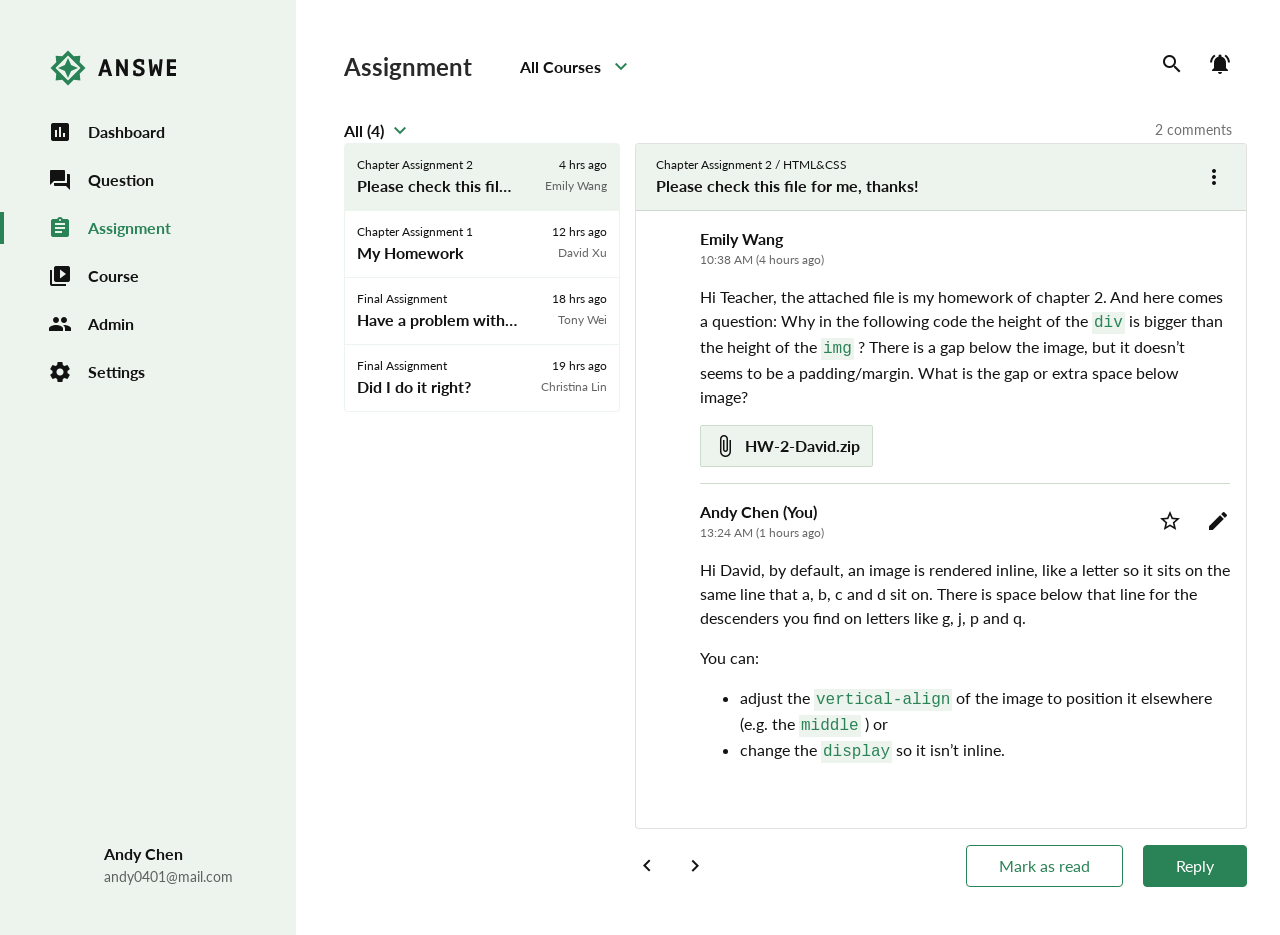
==== week5/index.html @ 042d612f "demo_file" ====
<!DOCTYPE html>
<html lang="en">

<head>
  <meta charset="UTF-8">
  <meta name="viewport" content="width=device-width, initial-scale=1.0">
  <meta http-equiv="X-UA-Compatible" content="ie=edge">
  <title>首頁</title>
  <link href="https://fonts.googleapis.com/css2?family=Lato:wght@400;700&family=Roboto+Mono:wght@500;700&display=swap" rel="stylesheet">
  <link href="https://fonts.googleapis.com/icon?family=Material+Icons"
      rel="stylesheet">
  <link rel="stylesheet" href="./assets/style/all.css">
  <script src="https://code.jquery.com/jquery-3.4.1.slim.min.js" integrity="sha384-J6qa4849blE2+poT4WnyKhv5vZF5SrPo0iEjwBvKU7imGFAV0wwj1yYfoRSJoZ+n" crossorigin="anonymous"></script>
  <script src="https://cdn.jsdelivr.net/npm/popper.js@1.16.0/dist/umd/popper.min.js" integrity="sha384-Q6E9RHvbIyZFJoft+2mJbHaEWldlvI9IOYy5n3zV9zzTtmI3UksdQRVvoxMfooAo" crossorigin="anonymous"></script>
  <script src="https://stackpath.bootstrapcdn.com/bootstrap/4.4.1/js/bootstrap.min.js" integrity="sha384-wfSDF2E50Y2D1uUdj0O3uMBJnjuUD4Ih7YwaYd1iqfktj0Uod8GCExl3Og8ifwB6" crossorigin="anonymous"></script>
</head>

<body>
  <main class="container-fluid">
    <div class="row" style="height: 100vh;">
      <!-- sidebar -->
      <div class="sidebar bg-third col p-6 d-flex flex-column align-items-start">
        <h1 class="mb-5">
          <a href="#">ANSER</a>
        </h1>
        <ul class="list-unstyled mb-auto" style="width: 100%;">
          <li class="router-link mb-4">
            <a href="#" class="d-flex align-items-center text-decoration-none">
              <i class="material-icons mr-3">insert_chart</i>
              <span class="font-weight-bold text-black">Dashboard</span>
            </a>
          </li>
          <li class="router-link mb-4">
            <a href="#" class="d-flex align-items-center text-decoration-none">
              <i class="material-icons mr-3">question_answer</i>
              <span class="font-weight-bold text-black">Question</span>
            </a>
          </li>
          
            <li class="router-link active mb-4">
          
            <a href="index.html" class="d-flex align-items-center text-decoration-none">
              <i class="material-icons mr-3">assignment</i>
              <span class="font-weight-bold text-black">Assignment</span>
            </a>
          </li>
          <li class="router-link mb-4">
            <a href="#" class="d-flex align-items-center text-decoration-none">
              <i class="material-icons mr-3">video_library</i>
              <span class="font-weight-bold text-black">Course</span>
            </a>
          </li>
          
            <li class="router-link mb-4">
          
            <a href="admin.html" class="d-flex align-items-center text-decoration-none">
              <i class="material-icons mr-3">people</i>
              <span class="font-weight-bold text-black">Admin</span>
            </a>
          </li>
          <li class="router-link mb-4">
            <a href="#" class="d-flex align-items-center text-decoration-none">
              <i class="material-icons mr-3">settings</i>
              <span class="font-weight-bold text-black">Settings</span>
            </a>
          </li>
        </ul>
        <div class="user d-flex align-items-center">
          <div class="avatar-rounded mr-3" style="background-image: url(https://hexschool.github.io/webLayoutTraining1st/week5/andychen.jpeg);"></div>
          <div class="user-info">
            <div class="font-weight-bold">Andy Chen</div>
            <div class="text-dark font-sm">andy0401@mail.com</div>
          </div>
        </div>
      </div>
      <div class="col p-6">
        <!-- navbar -->
        <nav class="navbar navbar-light p-0 mb-5 justify-content-start">
          <a class="navbar-brand mr-6" href="#">
            <!-- <img src="/docs/4.4/assets/brand/bootstrap-solid.svg" width="30" height="30" class="d-inline-block align-top" alt=""> -->
            <h2 class="h4 mb-0 font-weight-bold">Assignment</h2>
          </a>
          <div class="navbar-action d-flex align-items-center font-weight-bold cur-point mr-auto">
            
                <span class="mr-2">All Courses</span>
                <i class="material-icons text-primary">keyboard_arrow_down</i>
                
          </div>
          <ul class="navbar__features d-flex align-items-center list-unstyled mb-0">
            <li class="navbar__features-feature cur-point mr-4">
              <i class="material-icons">search</i>
            </li>
            <li class="navbar__features-feature cur-point">
              <i class="material-icons">notifications_active</i>
            </li>
          </ul>
        </nav>
        
<section class="assignment">
  <div class="d-flex justify-content-between">
    <div class="d-flex align-items-center cur-point">
      <span class="mr-1 font-weight-bold">All (4)</span>
      <i class="material-icons text-primary">keyboard_arrow_down</i>
    </div>
    <span class="font-sm text-light">2 comments</span>
  </div>
  
  <div class="row">
    <div class="col-4">
      <ul class="list-group">
        <li class="list-group-item assignment__list__item active cur-point">
          <div class="d-flex justify-content-between font-xs">
            <span>Chapter Assignment 2</span>
            <span>4 hrs ago</span>
          </div>
          <div class="d-flex justify-content-between align-items-center">
            <span class="assignment__list__item-title font-weight-bold">Please check this file asdfasdfsdf</span>
            <span class="text-dark font-xs">Emily Wang</span>
          </div>
        </li>
        <li class="list-group-item assignment__list__item cur-point">
          <div class="d-flex justify-content-between font-xs">
            <span>Chapter Assignment 1</span>
            <span>12 hrs ago</span>
          </div>
          <div class="d-flex justify-content-between align-items-center">
            <span class="assignment__list__item-title font-weight-bold">My Homework</span>
            <span class="text-dark font-xs">David Xu</span>
          </div>
        </li>
        <li class="list-group-item assignment__list__item cur-point">
          <div class="d-flex justify-content-between font-xs">
            <span>Final Assignment</span>
            <span>18 hrs ago</span>
          </div>
          <div class="d-flex justify-content-between align-items-center">
            <span class="assignment__list__item-title font-weight-bold">Have a problem with this asdfasdwer…</span>
            <span class="text-dark font-xs">Tony Wei</span>
          </div>
        </li>
        <li class="list-group-item assignment__list__item cur-point">
          <div class="d-flex justify-content-between font-xs">
            <span>Final Assignment</span>
            <span>19 hrs ago</span>
          </div>
          <div class="d-flex justify-content-between align-items-center">
            <span class="assignment__list__item-title font-weight-bold">Did I do it right?</span>
            <span class="text-dark font-xs">Christina Lin</span>
          </div>
        </li>
      </ul>
    </div>
    <div class="col-8 p-0">
      <div class="card mb-3">
        <div class="card-header bg-third d-flex justify-content-between align-items-center">
          <div class="card-header-info">
            <div class="font-xs">Chapter Assignment 2 / HTML&CSS</div>
            <div class="font-weight-bold">Please check this file for me, thanks!</div>
          </div>
          <i class="material-icons cur-point">more_vert</i>
        </div>
        <div class="card-body p-3">
          <article class="assignment__article">
            <div class="assignment__article__header mb-3">
              <div class="user d-flex align-items-center">
                <div class="avatar-rounded mr-2" style="background-image: url(https://hexschool.github.io/webLayoutTraining1st/week5/emilywang.jpeg);"></div>
                <div class="user-info">
                  <div class="font-weight-bold">Emily Wang</div>
                  <div class="text-dark font-xs">10:38 AM (4 hours ago)</div>
                </div>
              </div>
            </div>
            <div class="assignment__article__content ml-6 mb-3 pb-3">
              <p>
                Hi Teacher, the attached file is my homework of chapter 2. And here comes a question: Why in the following code the height of the <code class="code">div</code> is bigger than the height of the <code class="code">img</code> ? There is a gap below the image, but it doesn’t seems to be a padding/margin. What is the gap or extra space below image?
              </p>
              <a href="#" class="file-download" download>
                <i class="material-icons">attach_file</i>
                <span class="font-weight-bold">HW-2-David.zip</span>
              </a>
            </div>
          </article>
          <article class="assignment__article">
            <div class="assignment__article__header  mb-3 d-flex justify-content-between align-items-center">
              <div class="user d-flex align-items-center">
                <div class="avatar-rounded mr-2" style="background-image: url(https://hexschool.github.io/webLayoutTraining1st/week5/andychen.jpeg);"></div>
                <div class="user-info">
                  <div class="font-weight-bold">Andy Chen (You)</div>
                  <div class="text-dark font-xs">13:24 AM (1 hours ago)</div>
                </div>
              </div>
              <div class="d-flex">
                <i class="material-icons cur-point mr-4">star_border</i>
                <i class="material-icons cur-point">edit</i>
              </div>
            </div>
            <div class="assignment__article__content ml-6 mb-3 pb-3">
              <p>
                Hi David, by default, an image is rendered inline, like a letter so it sits on the same line that a, b, c and d sit on. There is space below that line for the descenders you find on letters like g, j, p and q.
              </p>
              <p>You can:</p>
              <ul>
                <li>adjust the <code class="code">vertical-align</code> of the image to position it elsewhere (e.g. the <code class="code">middle</code> ) or</li>
                <li>change the <code class="code">display</code> so it isn’t inline.</li>
              </ul>
            </div>
          </article>
        </div>
      </div>
      <!-- 下方功能 -->
      <div class="d-flex justify-content-between align-items-center">
        <div class="card-pagination d-flex">
          <i class="material-icons cur-point mr-4">keyboard_arrow_left</i>
          <i class="material-icons cur-point">keyboard_arrow_right</i>
        </div>
        <div class="card-features">
          <button class="btn btn-outline-primary mr-3 py-2 px-5">Mark as read</button>
          <button id="beforeReply" class="btn btn-primary py-2 px-5">Reply</button>
        </div>
      </div>
      <!-- editor -->
      <div class="assignment__article__editor">
        <div class="card">
          <div class="card-header bg-third d-flex align-items-center">
            <span class="cur-point mr-4 d-flex align-items-center">
              <span class="font-weight-bold">Body Text</span>
              <i class="material-icons">arrow_drop_down</i>
            </span>
            <ul class="list-unstyled d-flex mb-0">
              <li class="cur-point mr-4 d-flex align-items-center"><i class="material-icons">format_bold</i></li>
              <li class="cur-point mr-4 d-flex align-items-center"><i class="material-icons">format_italic</i></li>
              <li class="cur-point mr-4 d-flex align-items-center"><i class="material-icons">format_list_bulleted</i></li>
              <li class="cur-point mr-4 d-flex align-items-center"><i class="material-icons">format_list_numbered</i></li>
              <li class="cur-point mr-4 d-flex align-items-center"><i class="material-icons">insert_photo</i></li>
              <li class="cur-point mr-4 d-flex align-items-center"><i class="material-icons">insert_link</i></li>
              <li class="cur-point d-flex">
                <i class="material-icons">chevron_left</i>
                <i class="material-icons">chevron_right</i>
              </li>
            </ul>
          </div>
          <div class="card-body">
            <textarea name="" id="" placeholder="Replay an answer..."></textarea>
          </div>
          <div class="d-flex justify-content-end align-items-center mb-3 mr-4">
            <div class="card-features">
              <button id="cancel" class="btn btn-outline-primary mr-2 px-5 py-2 rounded-0">Cancel</button>
              <button id="reply" class="btn btn-primary px-5 py-2 rounded-0">Reply</button>
            </div>
          </div>
        </div>
      </div>
    </div>
  </div>
</section>

<script>
  const btn = document.querySelector('#beforeReply')
  const articles = document.querySelectorAll('.assignment__article')
  const article = articles[articles.length - 1].getBoundingClientRect()
  const cancel = document.querySelector('#cancel')
  const editor = document.querySelector('.assignment__article__editor')
  const textarea = editor.querySelector('textarea')
  btn.addEventListener('click', openEditor)

  function openEditor() {
    editor.style.height = article.height + 90 + 'px'
    textarea.style.height = article.height - 65 + 'px'
    editor.classList.add('open')
  }

  cancel.addEventListener('click', () => {
    editor.style.height = '0px'
    textarea.style.height = '0px'
    editor.classList.remove('open')
  })
</script>
      </div>
    </div>
  </main>
</body>

</html>
---- week5/assets/style/all.css ----
.align-baseline {
  vertical-align: baseline !important; }

.align-top {
  vertical-align: top !important; }

.align-middle {
  vertical-align: middle !important; }

.align-bottom {
  vertical-align: bottom !important; }

.align-text-bottom {
  vertical-align: text-bottom !important; }

.align-text-top {
  vertical-align: text-top !important; }

.bg-primary {
  background-color: #2A8356 !important; }

a.bg-primary:hover, a.bg-primary:focus,
button.bg-primary:hover,
button.bg-primary:focus {
  background-color: #1e5c3d !important; }

.bg-secondary {
  background-color: #CDDDCD !important; }

a.bg-secondary:hover, a.bg-secondary:focus,
button.bg-secondary:hover,
button.bg-secondary:focus {
  background-color: #afc8af !important; }

.bg-third {
  background-color: #EDF4EE !important; }

a.bg-third:hover, a.bg-third:focus,
button.bg-third:hover,
button.bg-third:focus {
  background-color: #cde1d0 !important; }

.bg-success {
  background-color: #2A8356 !important; }

a.bg-success:hover, a.bg-success:focus,
button.bg-success:hover,
button.bg-success:focus {
  background-color: #1e5c3d !important; }

.bg-info {
  background-color: #17a2b8 !important; }

a.bg-info:hover, a.bg-info:focus,
button.bg-info:hover,
button.bg-info:focus {
  background-color: #117a8b !important; }

.bg-warning {
  background-color: #ffc107 !important; }

a.bg-warning:hover, a.bg-warning:focus,
button.bg-warning:hover,
button.bg-warning:focus {
  background-color: #d39e00 !important; }

.bg-danger {
  background-color: #dc3545 !important; }

a.bg-danger:hover, a.bg-danger:focus,
button.bg-danger:hover,
button.bg-danger:focus {
  background-color: #bd2130 !important; }

.bg-light {
  background-color: #707070 !important; }

a.bg-light:hover, a.bg-light:focus,
button.bg-light:hover,
button.bg-light:focus {
  background-color: #575757 !important; }

.bg-dark {
  background-color: #0000009A !important; }

a.bg-dark:hover, a.bg-dark:focus,
button.bg-dark:hover,
button.bg-dark:focus {
  background-color: rgba(0, 0, 0, 0.603922) !important; }

.bg-gray {
  background-color: #00000062 !important; }

a.bg-gray:hover, a.bg-gray:focus,
button.bg-gray:hover,
button.bg-gray:focus {
  background-color: rgba(0, 0, 0, 0.384314) !important; }

.bg-white {
  background-color: #fff !important; }

.bg-transparent {
  background-color: transparent !important; }

.border {
  border: 1px solid #dee2e6 !important; }

.border-top {
  border-top: 1px solid #dee2e6 !important; }

.border-right {
  border-right: 1px solid #dee2e6 !important; }

.border-bottom {
  border-bottom: 1px solid #dee2e6 !important; }

.border-left {
  border-left: 1px solid #dee2e6 !important; }

.border-0 {
  border: 0 !important; }

.border-top-0 {
  border-top: 0 !important; }

.border-right-0 {
  border-right: 0 !important; }

.border-bottom-0 {
  border-bottom: 0 !important; }

.border-left-0 {
  border-left: 0 !important; }

.border-primary {
  border-color: #2A8356 !important; }

.border-secondary {
  border-color: #CDDDCD !important; }

.border-third {
  border-color: #EDF4EE !important; }

.border-success {
  border-color: #2A8356 !important; }

.border-info {
  border-color: #17a2b8 !important; }

.border-warning {
  border-color: #ffc107 !important; }

.border-danger {
  border-color: #dc3545 !important; }

.border-light {
  border-color: #707070 !important; }

.border-dark {
  border-color: #0000009A !important; }

.border-gray {
  border-color: #00000062 !important; }

.border-white {
  border-color: #fff !important; }

.rounded-sm {
  border-radius: 0.2rem !important; }

.rounded {
  border-radius: 0.25rem !important; }

.rounded-top {
  border-top-left-radius: 0.25rem !important;
  border-top-right-radius: 0.25rem !important; }

.rounded-right {
  border-top-right-radius: 0.25rem !important;
  border-bottom-right-radius: 0.25rem !important; }

.rounded-bottom {
  border-bottom-right-radius: 0.25rem !important;
  border-bottom-left-radius: 0.25rem !important; }

.rounded-left {
  border-top-left-radius: 0.25rem !important;
  border-bottom-left-radius: 0.25rem !important; }

.rounded-lg {
  border-radius: 0.3rem !important; }

.rounded-circle {
  border-radius: 50% !important; }

.rounded-pill {
  border-radius: 50rem !important; }

.rounded-0 {
  border-radius: 0 !important; }

.clearfix::after {
  display: block;
  clear: both;
  content: ""; }

.d-none {
  display: none !important; }

.d-inline {
  display: inline !important; }

.d-inline-block {
  display: inline-block !important; }

.d-block {
  display: block !important; }

.d-table {
  display: table !important; }

.d-table-row {
  display: table-row !important; }

.d-table-cell {
  display: table-cell !important; }

.d-flex {
  display: -webkit-box !important;
  display: -ms-flexbox !important;
  display: flex !important; }

.d-inline-flex {
  display: -webkit-inline-box !important;
  display: -ms-inline-flexbox !important;
  display: inline-flex !important; }

@media (min-width: 576px) {
  .d-sm-none {
    display: none !important; }
  .d-sm-inline {
    display: inline !important; }
  .d-sm-inline-block {
    display: inline-block !important; }
  .d-sm-block {
    display: block !important; }
  .d-sm-table {
    display: table !important; }
  .d-sm-table-row {
    display: table-row !important; }
  .d-sm-table-cell {
    display: table-cell !important; }
  .d-sm-flex {
    display: -webkit-box !important;
    display: -ms-flexbox !important;
    display: flex !important; }
  .d-sm-inline-flex {
    display: -webkit-inline-box !important;
    display: -ms-inline-flexbox !important;
    display: inline-flex !important; } }

@media (min-width: 768px) {
  .d-md-none {
    display: none !important; }
  .d-md-inline {
    display: inline !important; }
  .d-md-inline-block {
    display: inline-block !important; }
  .d-md-block {
    display: block !important; }
  .d-md-table {
    display: table !important; }
  .d-md-table-row {
    display: table-row !important; }
  .d-md-table-cell {
    display: table-cell !important; }
  .d-md-flex {
    display: -webkit-box !important;
    display: -ms-flexbox !important;
    display: flex !important; }
  .d-md-inline-flex {
    display: -webkit-inline-box !important;
    display: -ms-inline-flexbox !important;
    display: inline-flex !important; } }

@media (min-width: 992px) {
  .d-lg-none {
    display: none !important; }
  .d-lg-inline {
    display: inline !important; }
  .d-lg-inline-block {
    display: inline-block !important; }
  .d-lg-block {
    display: block !important; }
  .d-lg-table {
    display: table !important; }
  .d-lg-table-row {
    display: table-row !important; }
  .d-lg-table-cell {
    display: table-cell !important; }
  .d-lg-flex {
    display: -webkit-box !important;
    display: -ms-flexbox !important;
    display: flex !important; }
  .d-lg-inline-flex {
    display: -webkit-inline-box !important;
    display: -ms-inline-flexbox !important;
    display: inline-flex !important; } }

@media (min-width: 1200px) {
  .d-xl-none {
    display: none !important; }
  .d-xl-inline {
    display: inline !important; }
  .d-xl-inline-block {
    display: inline-block !important; }
  .d-xl-block {
    display: block !important; }
  .d-xl-table {
    display: table !important; }
  .d-xl-table-row {
    display: table-row !important; }
  .d-xl-table-cell {
    display: table-cell !important; }
  .d-xl-flex {
    display: -webkit-box !important;
    display: -ms-flexbox !important;
    display: flex !important; }
  .d-xl-inline-flex {
    display: -webkit-inline-box !important;
    display: -ms-inline-flexbox !important;
    display: inline-flex !important; } }

@media print {
  .d-print-none {
    display: none !important; }
  .d-print-inline {
    display: inline !important; }
  .d-print-inline-block {
    display: inline-block !important; }
  .d-print-block {
    display: block !important; }
  .d-print-table {
    display: table !important; }
  .d-print-table-row {
    display: table-row !important; }
  .d-print-table-cell {
    display: table-cell !important; }
  .d-print-flex {
    display: -webkit-box !important;
    display: -ms-flexbox !important;
    display: flex !important; }
  .d-print-inline-flex {
    display: -webkit-inline-box !important;
    display: -ms-inline-flexbox !important;
    display: inline-flex !important; } }

.embed-responsive {
  position: relative;
  display: block;
  width: 100%;
  padding: 0;
  overflow: hidden; }
  .embed-responsive::before {
    display: block;
    content: ""; }
  .embed-responsive .embed-responsive-item,
  .embed-responsive iframe,
  .embed-responsive embed,
  .embed-responsive object,
  .embed-responsive video {
    position: absolute;
    top: 0;
    bottom: 0;
    left: 0;
    width: 100%;
    height: 100%;
    border: 0; }

.embed-responsive-21by9::before {
  padding-top: 42.85714%; }

.embed-responsive-16by9::before {
  padding-top: 56.25%; }

.embed-responsive-4by3::before {
  padding-top: 75%; }

.embed-responsive-1by1::before {
  padding-top: 100%; }

.flex-row {
  -webkit-box-orient: horizontal !important;
  -webkit-box-direction: normal !important;
      -ms-flex-direction: row !important;
          flex-direction: row !important; }

.flex-column {
  -webkit-box-orient: vertical !important;
  -webkit-box-direction: normal !important;
      -ms-flex-direction: column !important;
          flex-direction: column !important; }

.flex-row-reverse {
  -webkit-box-orient: horizontal !important;
  -webkit-box-direction: reverse !important;
      -ms-flex-direction: row-reverse !important;
          flex-direction: row-reverse !important; }

.flex-column-reverse {
  -webkit-box-orient: vertical !important;
  -webkit-box-direction: reverse !important;
      -ms-flex-direction: column-reverse !important;
          flex-direction: column-reverse !important; }

.flex-wrap {
  -ms-flex-wrap: wrap !important;
      flex-wrap: wrap !important; }

.flex-nowrap {
  -ms-flex-wrap: nowrap !important;
      flex-wrap: nowrap !important; }

.flex-wrap-reverse {
  -ms-flex-wrap: wrap-reverse !important;
      flex-wrap: wrap-reverse !important; }

.flex-fill {
  -webkit-box-flex: 1 !important;
      -ms-flex: 1 1 auto !important;
          flex: 1 1 auto !important; }

.flex-grow-0 {
  -webkit-box-flex: 0 !important;
      -ms-flex-positive: 0 !important;
          flex-grow: 0 !important; }

.flex-grow-1 {
  -webkit-box-flex: 1 !important;
      -ms-flex-positive: 1 !important;
          flex-grow: 1 !important; }

.flex-shrink-0 {
  -ms-flex-negative: 0 !important;
      flex-shrink: 0 !important; }

.flex-shrink-1 {
  -ms-flex-negative: 1 !important;
      flex-shrink: 1 !important; }

.justify-content-start {
  -webkit-box-pack: start !important;
      -ms-flex-pack: start !important;
          justify-content: flex-start !important; }

.justify-content-end {
  -webkit-box-pack: end !important;
      -ms-flex-pack: end !important;
          justify-content: flex-end !important; }

.justify-content-center {
  -webkit-box-pack: center !important;
      -ms-flex-pack: center !important;
          justify-content: center !important; }

.justify-content-between {
  -webkit-box-pack: justify !important;
      -ms-flex-pack: justify !important;
          justify-content: space-between !important; }

.justify-content-around {
  -ms-flex-pack: distribute !important;
      justify-content: space-around !important; }

.align-items-start {
  -webkit-box-align: start !important;
      -ms-flex-align: start !important;
          align-items: flex-start !important; }

.align-items-end {
  -webkit-box-align: end !important;
      -ms-flex-align: end !important;
          align-items: flex-end !important; }

.align-items-center {
  -webkit-box-align: center !important;
      -ms-flex-align: center !important;
          align-items: center !important; }

.align-items-baseline {
  -webkit-box-align: baseline !important;
      -ms-flex-align: baseline !important;
          align-items: baseline !important; }

.align-items-stretch {
  -webkit-box-align: stretch !important;
      -ms-flex-align: stretch !important;
          align-items: stretch !important; }

.align-content-start {
  -ms-flex-line-pack: start !important;
      align-content: flex-start !important; }

.align-content-end {
  -ms-flex-line-pack: end !important;
      align-content: flex-end !important; }

.align-content-center {
  -ms-flex-line-pack: center !important;
      align-content: center !important; }

.align-content-between {
  -ms-flex-line-pack: justify !important;
      align-content: space-between !important; }

.align-content-around {
  -ms-flex-line-pack: distribute !important;
      align-content: space-around !important; }

.align-content-stretch {
  -ms-flex-line-pack: stretch !important;
      align-content: stretch !important; }

.align-self-auto {
  -ms-flex-item-align: auto !important;
      align-self: auto !important; }

.align-self-start {
  -ms-flex-item-align: start !important;
      align-self: flex-start !important; }

.align-self-end {
  -ms-flex-item-align: end !important;
      align-self: flex-end !important; }

.align-self-center {
  -ms-flex-item-align: center !important;
      align-self: center !important; }

.align-self-baseline {
  -ms-flex-item-align: baseline !important;
      align-self: baseline !important; }

.align-self-stretch {
  -ms-flex-item-align: stretch !important;
      align-self: stretch !important; }

@media (min-width: 576px) {
  .flex-sm-row {
    -webkit-box-orient: horizontal !important;
    -webkit-box-direction: normal !important;
        -ms-flex-direction: row !important;
            flex-direction: row !important; }
  .flex-sm-column {
    -webkit-box-orient: vertical !important;
    -webkit-box-direction: normal !important;
        -ms-flex-direction: column !important;
            flex-direction: column !important; }
  .flex-sm-row-reverse {
    -webkit-box-orient: horizontal !important;
    -webkit-box-direction: reverse !important;
        -ms-flex-direction: row-reverse !important;
            flex-direction: row-reverse !important; }
  .flex-sm-column-reverse {
    -webkit-box-orient: vertical !important;
    -webkit-box-direction: reverse !important;
        -ms-flex-direction: column-reverse !important;
            flex-direction: column-reverse !important; }
  .flex-sm-wrap {
    -ms-flex-wrap: wrap !important;
        flex-wrap: wrap !important; }
  .flex-sm-nowrap {
    -ms-flex-wrap: nowrap !important;
        flex-wrap: nowrap !important; }
  .flex-sm-wrap-reverse {
    -ms-flex-wrap: wrap-reverse !important;
        flex-wrap: wrap-reverse !important; }
  .flex-sm-fill {
    -webkit-box-flex: 1 !important;
        -ms-flex: 1 1 auto !important;
            flex: 1 1 auto !important; }
  .flex-sm-grow-0 {
    -webkit-box-flex: 0 !important;
        -ms-flex-positive: 0 !important;
            flex-grow: 0 !important; }
  .flex-sm-grow-1 {
    -webkit-box-flex: 1 !important;
        -ms-flex-positive: 1 !important;
            flex-grow: 1 !important; }
  .flex-sm-shrink-0 {
    -ms-flex-negative: 0 !important;
        flex-shrink: 0 !important; }
  .flex-sm-shrink-1 {
    -ms-flex-negative: 1 !important;
        flex-shrink: 1 !important; }
  .justify-content-sm-start {
    -webkit-box-pack: start !important;
        -ms-flex-pack: start !important;
            justify-content: flex-start !important; }
  .justify-content-sm-end {
    -webkit-box-pack: end !important;
        -ms-flex-pack: end !important;
            justify-content: flex-end !important; }
  .justify-content-sm-center {
    -webkit-box-pack: center !important;
        -ms-flex-pack: center !important;
            justify-content: center !important; }
  .justify-content-sm-between {
    -webkit-box-pack: justify !important;
        -ms-flex-pack: justify !important;
            justify-content: space-between !important; }
  .justify-content-sm-around {
    -ms-flex-pack: distribute !important;
        justify-content: space-around !important; }
  .align-items-sm-start {
    -webkit-box-align: start !important;
        -ms-flex-align: start !important;
            align-items: flex-start !important; }
  .align-items-sm-end {
    -webkit-box-align: end !important;
        -ms-flex-align: end !important;
            align-items: flex-end !important; }
  .align-items-sm-center {
    -webkit-box-align: center !important;
        -ms-flex-align: center !important;
            align-items: center !important; }
  .align-items-sm-baseline {
    -webkit-box-align: baseline !important;
        -ms-flex-align: baseline !important;
            align-items: baseline !important; }
  .align-items-sm-stretch {
    -webkit-box-align: stretch !important;
        -ms-flex-align: stretch !important;
            align-items: stretch !important; }
  .align-content-sm-start {
    -ms-flex-line-pack: start !important;
        align-content: flex-start !important; }
  .align-content-sm-end {
    -ms-flex-line-pack: end !important;
        align-content: flex-end !important; }
  .align-content-sm-center {
    -ms-flex-line-pack: center !important;
        align-content: center !important; }
  .align-content-sm-between {
    -ms-flex-line-pack: justify !important;
        align-content: space-between !important; }
  .align-content-sm-around {
    -ms-flex-line-pack: distribute !important;
        align-content: space-around !important; }
  .align-content-sm-stretch {
    -ms-flex-line-pack: stretch !important;
        align-content: stretch !important; }
  .align-self-sm-auto {
    -ms-flex-item-align: auto !important;
        align-self: auto !important; }
  .align-self-sm-start {
    -ms-flex-item-align: start !important;
        align-self: flex-start !important; }
  .align-self-sm-end {
    -ms-flex-item-align: end !important;
        align-self: flex-end !important; }
  .align-self-sm-center {
    -ms-flex-item-align: center !important;
        align-self: center !important; }
  .align-self-sm-baseline {
    -ms-flex-item-align: baseline !important;
        align-self: baseline !important; }
  .align-self-sm-stretch {
    -ms-flex-item-align: stretch !important;
        align-self: stretch !important; } }

@media (min-width: 768px) {
  .flex-md-row {
    -webkit-box-orient: horizontal !important;
    -webkit-box-direction: normal !important;
        -ms-flex-direction: row !important;
            flex-direction: row !important; }
  .flex-md-column {
    -webkit-box-orient: vertical !important;
    -webkit-box-direction: normal !important;
        -ms-flex-direction: column !important;
            flex-direction: column !important; }
  .flex-md-row-reverse {
    -webkit-box-orient: horizontal !important;
    -webkit-box-direction: reverse !important;
        -ms-flex-direction: row-reverse !important;
            flex-direction: row-reverse !important; }
  .flex-md-column-reverse {
    -webkit-box-orient: vertical !important;
    -webkit-box-direction: reverse !important;
        -ms-flex-direction: column-reverse !important;
            flex-direction: column-reverse !important; }
  .flex-md-wrap {
    -ms-flex-wrap: wrap !important;
        flex-wrap: wrap !important; }
  .flex-md-nowrap {
    -ms-flex-wrap: nowrap !important;
        flex-wrap: nowrap !important; }
  .flex-md-wrap-reverse {
    -ms-flex-wrap: wrap-reverse !important;
        flex-wrap: wrap-reverse !important; }
  .flex-md-fill {
    -webkit-box-flex: 1 !important;
        -ms-flex: 1 1 auto !important;
            flex: 1 1 auto !important; }
  .flex-md-grow-0 {
    -webkit-box-flex: 0 !important;
        -ms-flex-positive: 0 !important;
            flex-grow: 0 !important; }
  .flex-md-grow-1 {
    -webkit-box-flex: 1 !important;
        -ms-flex-positive: 1 !important;
            flex-grow: 1 !important; }
  .flex-md-shrink-0 {
    -ms-flex-negative: 0 !important;
        flex-shrink: 0 !important; }
  .flex-md-shrink-1 {
    -ms-flex-negative: 1 !important;
        flex-shrink: 1 !important; }
  .justify-content-md-start {
    -webkit-box-pack: start !important;
        -ms-flex-pack: start !important;
            justify-content: flex-start !important; }
  .justify-content-md-end {
    -webkit-box-pack: end !important;
        -ms-flex-pack: end !important;
            justify-content: flex-end !important; }
  .justify-content-md-center {
    -webkit-box-pack: center !important;
        -ms-flex-pack: center !important;
            justify-content: center !important; }
  .justify-content-md-between {
    -webkit-box-pack: justify !important;
        -ms-flex-pack: justify !important;
            justify-content: space-between !important; }
  .justify-content-md-around {
    -ms-flex-pack: distribute !important;
        justify-content: space-around !important; }
  .align-items-md-start {
    -webkit-box-align: start !important;
        -ms-flex-align: start !important;
            align-items: flex-start !important; }
  .align-items-md-end {
    -webkit-box-align: end !important;
        -ms-flex-align: end !important;
            align-items: flex-end !important; }
  .align-items-md-center {
    -webkit-box-align: center !important;
        -ms-flex-align: center !important;
            align-items: center !important; }
  .align-items-md-baseline {
    -webkit-box-align: baseline !important;
        -ms-flex-align: baseline !important;
            align-items: baseline !important; }
  .align-items-md-stretch {
    -webkit-box-align: stretch !important;
        -ms-flex-align: stretch !important;
            align-items: stretch !important; }
  .align-content-md-start {
    -ms-flex-line-pack: start !important;
        align-content: flex-start !important; }
  .align-content-md-end {
    -ms-flex-line-pack: end !important;
        align-content: flex-end !important; }
  .align-content-md-center {
    -ms-flex-line-pack: center !important;
        align-content: center !important; }
  .align-content-md-between {
    -ms-flex-line-pack: justify !important;
        align-content: space-between !important; }
  .align-content-md-around {
    -ms-flex-line-pack: distribute !important;
        align-content: space-around !important; }
  .align-content-md-stretch {
    -ms-flex-line-pack: stretch !important;
        align-content: stretch !important; }
  .align-self-md-auto {
    -ms-flex-item-align: auto !important;
        align-self: auto !important; }
  .align-self-md-start {
    -ms-flex-item-align: start !important;
        align-self: flex-start !important; }
  .align-self-md-end {
    -ms-flex-item-align: end !important;
        align-self: flex-end !important; }
  .align-self-md-center {
    -ms-flex-item-align: center !important;
        align-self: center !important; }
  .align-self-md-baseline {
    -ms-flex-item-align: baseline !important;
        align-self: baseline !important; }
  .align-self-md-stretch {
    -ms-flex-item-align: stretch !important;
        align-self: stretch !important; } }

@media (min-width: 992px) {
  .flex-lg-row {
    -webkit-box-orient: horizontal !important;
    -webkit-box-direction: normal !important;
        -ms-flex-direction: row !important;
            flex-direction: row !important; }
  .flex-lg-column {
    -webkit-box-orient: vertical !important;
    -webkit-box-direction: normal !important;
        -ms-flex-direction: column !important;
            flex-direction: column !important; }
  .flex-lg-row-reverse {
    -webkit-box-orient: horizontal !important;
    -webkit-box-direction: reverse !important;
        -ms-flex-direction: row-reverse !important;
            flex-direction: row-reverse !important; }
  .flex-lg-column-reverse {
    -webkit-box-orient: vertical !important;
    -webkit-box-direction: reverse !important;
        -ms-flex-direction: column-reverse !important;
            flex-direction: column-reverse !important; }
  .flex-lg-wrap {
    -ms-flex-wrap: wrap !important;
        flex-wrap: wrap !important; }
  .flex-lg-nowrap {
    -ms-flex-wrap: nowrap !important;
        flex-wrap: nowrap !important; }
  .flex-lg-wrap-reverse {
    -ms-flex-wrap: wrap-reverse !important;
        flex-wrap: wrap-reverse !important; }
  .flex-lg-fill {
    -webkit-box-flex: 1 !important;
        -ms-flex: 1 1 auto !important;
            flex: 1 1 auto !important; }
  .flex-lg-grow-0 {
    -webkit-box-flex: 0 !important;
        -ms-flex-positive: 0 !important;
            flex-grow: 0 !important; }
  .flex-lg-grow-1 {
    -webkit-box-flex: 1 !important;
        -ms-flex-positive: 1 !important;
            flex-grow: 1 !important; }
  .flex-lg-shrink-0 {
    -ms-flex-negative: 0 !important;
        flex-shrink: 0 !important; }
  .flex-lg-shrink-1 {
    -ms-flex-negative: 1 !important;
        flex-shrink: 1 !important; }
  .justify-content-lg-start {
    -webkit-box-pack: start !important;
        -ms-flex-pack: start !important;
            justify-content: flex-start !important; }
  .justify-content-lg-end {
    -webkit-box-pack: end !important;
        -ms-flex-pack: end !important;
            justify-content: flex-end !important; }
  .justify-content-lg-center {
    -webkit-box-pack: center !important;
        -ms-flex-pack: center !important;
            justify-content: center !important; }
  .justify-content-lg-between {
    -webkit-box-pack: justify !important;
        -ms-flex-pack: justify !important;
            justify-content: space-between !important; }
  .justify-content-lg-around {
    -ms-flex-pack: distribute !important;
        justify-content: space-around !important; }
  .align-items-lg-start {
    -webkit-box-align: start !important;
        -ms-flex-align: start !important;
            align-items: flex-start !important; }
  .align-items-lg-end {
    -webkit-box-align: end !important;
        -ms-flex-align: end !important;
            align-items: flex-end !important; }
  .align-items-lg-center {
    -webkit-box-align: center !important;
        -ms-flex-align: center !important;
            align-items: center !important; }
  .align-items-lg-baseline {
    -webkit-box-align: baseline !important;
        -ms-flex-align: baseline !important;
            align-items: baseline !important; }
  .align-items-lg-stretch {
    -webkit-box-align: stretch !important;
        -ms-flex-align: stretch !important;
            align-items: stretch !important; }
  .align-content-lg-start {
    -ms-flex-line-pack: start !important;
        align-content: flex-start !important; }
  .align-content-lg-end {
    -ms-flex-line-pack: end !important;
        align-content: flex-end !important; }
  .align-content-lg-center {
    -ms-flex-line-pack: center !important;
        align-content: center !important; }
  .align-content-lg-between {
    -ms-flex-line-pack: justify !important;
        align-content: space-between !important; }
  .align-content-lg-around {
    -ms-flex-line-pack: distribute !important;
        align-content: space-around !important; }
  .align-content-lg-stretch {
    -ms-flex-line-pack: stretch !important;
        align-content: stretch !important; }
  .align-self-lg-auto {
    -ms-flex-item-align: auto !important;
        align-self: auto !important; }
  .align-self-lg-start {
    -ms-flex-item-align: start !important;
        align-self: flex-start !important; }
  .align-self-lg-end {
    -ms-flex-item-align: end !important;
        align-self: flex-end !important; }
  .align-self-lg-center {
    -ms-flex-item-align: center !important;
        align-self: center !important; }
  .align-self-lg-baseline {
    -ms-flex-item-align: baseline !important;
        align-self: baseline !important; }
  .align-self-lg-stretch {
    -ms-flex-item-align: stretch !important;
        align-self: stretch !important; } }

@media (min-width: 1200px) {
  .flex-xl-row {
    -webkit-box-orient: horizontal !important;
    -webkit-box-direction: normal !important;
        -ms-flex-direction: row !important;
            flex-direction: row !important; }
  .flex-xl-column {
    -webkit-box-orient: vertical !important;
    -webkit-box-direction: normal !important;
        -ms-flex-direction: column !important;
            flex-direction: column !important; }
  .flex-xl-row-reverse {
    -webkit-box-orient: horizontal !important;
    -webkit-box-direction: reverse !important;
        -ms-flex-direction: row-reverse !important;
            flex-direction: row-reverse !important; }
  .flex-xl-column-reverse {
    -webkit-box-orient: vertical !important;
    -webkit-box-direction: reverse !important;
        -ms-flex-direction: column-reverse !important;
            flex-direction: column-reverse !important; }
  .flex-xl-wrap {
    -ms-flex-wrap: wrap !important;
        flex-wrap: wrap !important; }
  .flex-xl-nowrap {
    -ms-flex-wrap: nowrap !important;
        flex-wrap: nowrap !important; }
  .flex-xl-wrap-reverse {
    -ms-flex-wrap: wrap-reverse !important;
        flex-wrap: wrap-reverse !important; }
  .flex-xl-fill {
    -webkit-box-flex: 1 !important;
        -ms-flex: 1 1 auto !important;
            flex: 1 1 auto !important; }
  .flex-xl-grow-0 {
    -webkit-box-flex: 0 !important;
        -ms-flex-positive: 0 !important;
            flex-grow: 0 !important; }
  .flex-xl-grow-1 {
    -webkit-box-flex: 1 !important;
        -ms-flex-positive: 1 !important;
            flex-grow: 1 !important; }
  .flex-xl-shrink-0 {
    -ms-flex-negative: 0 !important;
        flex-shrink: 0 !important; }
  .flex-xl-shrink-1 {
    -ms-flex-negative: 1 !important;
        flex-shrink: 1 !important; }
  .justify-content-xl-start {
    -webkit-box-pack: start !important;
        -ms-flex-pack: start !important;
            justify-content: flex-start !important; }
  .justify-content-xl-end {
    -webkit-box-pack: end !important;
        -ms-flex-pack: end !important;
            justify-content: flex-end !important; }
  .justify-content-xl-center {
    -webkit-box-pack: center !important;
        -ms-flex-pack: center !important;
            justify-content: center !important; }
  .justify-content-xl-between {
    -webkit-box-pack: justify !important;
        -ms-flex-pack: justify !important;
            justify-content: space-between !important; }
  .justify-content-xl-around {
    -ms-flex-pack: distribute !important;
        justify-content: space-around !important; }
  .align-items-xl-start {
    -webkit-box-align: start !important;
        -ms-flex-align: start !important;
            align-items: flex-start !important; }
  .align-items-xl-end {
    -webkit-box-align: end !important;
        -ms-flex-align: end !important;
            align-items: flex-end !important; }
  .align-items-xl-center {
    -webkit-box-align: center !important;
        -ms-flex-align: center !important;
            align-items: center !important; }
  .align-items-xl-baseline {
    -webkit-box-align: baseline !important;
        -ms-flex-align: baseline !important;
            align-items: baseline !important; }
  .align-items-xl-stretch {
    -webkit-box-align: stretch !important;
        -ms-flex-align: stretch !important;
            align-items: stretch !important; }
  .align-content-xl-start {
    -ms-flex-line-pack: start !important;
        align-content: flex-start !important; }
  .align-content-xl-end {
    -ms-flex-line-pack: end !important;
        align-content: flex-end !important; }
  .align-content-xl-center {
    -ms-flex-line-pack: center !important;
        align-content: center !important; }
  .align-content-xl-between {
    -ms-flex-line-pack: justify !important;
        align-content: space-between !important; }
  .align-content-xl-around {
    -ms-flex-line-pack: distribute !important;
        align-content: space-around !important; }
  .align-content-xl-stretch {
    -ms-flex-line-pack: stretch !important;
        align-content: stretch !important; }
  .align-self-xl-auto {
    -ms-flex-item-align: auto !important;
        align-self: auto !important; }
  .align-self-xl-start {
    -ms-flex-item-align: start !important;
        align-self: flex-start !important; }
  .align-self-xl-end {
    -ms-flex-item-align: end !important;
        align-self: flex-end !important; }
  .align-self-xl-center {
    -ms-flex-item-align: center !important;
        align-self: center !important; }
  .align-self-xl-baseline {
    -ms-flex-item-align: baseline !important;
        align-self: baseline !important; }
  .align-self-xl-stretch {
    -ms-flex-item-align: stretch !important;
        align-self: stretch !important; } }

.float-left {
  float: left !important; }

.float-right {
  float: right !important; }

.float-none {
  float: none !important; }

@media (min-width: 576px) {
  .float-sm-left {
    float: left !important; }
  .float-sm-right {
    float: right !important; }
  .float-sm-none {
    float: none !important; } }

@media (min-width: 768px) {
  .float-md-left {
    float: left !important; }
  .float-md-right {
    float: right !important; }
  .float-md-none {
    float: none !important; } }

@media (min-width: 992px) {
  .float-lg-left {
    float: left !important; }
  .float-lg-right {
    float: right !important; }
  .float-lg-none {
    float: none !important; } }

@media (min-width: 1200px) {
  .float-xl-left {
    float: left !important; }
  .float-xl-right {
    float: right !important; }
  .float-xl-none {
    float: none !important; } }

.overflow-auto {
  overflow: auto !important; }

.overflow-hidden {
  overflow: hidden !important; }

.position-static {
  position: static !important; }

.position-relative {
  position: relative !important; }

.position-absolute {
  position: absolute !important; }

.position-fixed {
  position: fixed !important; }

.position-sticky {
  position: -webkit-sticky !important;
  position: sticky !important; }

.fixed-top {
  position: fixed;
  top: 0;
  right: 0;
  left: 0;
  z-index: 1030; }

.fixed-bottom {
  position: fixed;
  right: 0;
  bottom: 0;
  left: 0;
  z-index: 1030; }

@supports ((position: -webkit-sticky) or (position: sticky)) {
  .sticky-top {
    position: -webkit-sticky;
    position: sticky;
    top: 0;
    z-index: 1020; } }

.sr-only {
  position: absolute;
  width: 1px;
  height: 1px;
  padding: 0;
  margin: -1px;
  overflow: hidden;
  clip: rect(0, 0, 0, 0);
  white-space: nowrap;
  border: 0; }

.sr-only-focusable:active, .sr-only-focusable:focus {
  position: static;
  width: auto;
  height: auto;
  overflow: visible;
  clip: auto;
  white-space: normal; }

.shadow-sm {
  -webkit-box-shadow: 0 0.125rem 0.25rem rgba(18, 18, 18, 0.075) !important;
          box-shadow: 0 0.125rem 0.25rem rgba(18, 18, 18, 0.075) !important; }

.shadow {
  -webkit-box-shadow: 0 0.5rem 1rem rgba(18, 18, 18, 0.15) !important;
          box-shadow: 0 0.5rem 1rem rgba(18, 18, 18, 0.15) !important; }

.shadow-lg {
  -webkit-box-shadow: 0 1rem 3rem rgba(18, 18, 18, 0.175) !important;
          box-shadow: 0 1rem 3rem rgba(18, 18, 18, 0.175) !important; }

.shadow-none {
  -webkit-box-shadow: none !important;
          box-shadow: none !important; }

.w-25 {
  width: 25% !important; }

.w-50 {
  width: 50% !important; }

.w-75 {
  width: 75% !important; }

.w-100 {
  width: 100% !important; }

.w-auto {
  width: auto !important; }

.h-25 {
  height: 25% !important; }

.h-50 {
  height: 50% !important; }

.h-75 {
  height: 75% !important; }

.h-100 {
  height: 100% !important; }

.h-auto {
  height: auto !important; }

.mw-100 {
  max-width: 100% !important; }

.mh-100 {
  max-height: 100% !important; }

.min-vw-100 {
  min-width: 100vw !important; }

.min-vh-100 {
  min-height: 100vh !important; }

.vw-100 {
  width: 100vw !important; }

.vh-100 {
  height: 100vh !important; }

.stretched-link::after {
  position: absolute;
  top: 0;
  right: 0;
  bottom: 0;
  left: 0;
  z-index: 1;
  pointer-events: auto;
  content: "";
  background-color: rgba(0, 0, 0, 0); }

.m-0 {
  margin: 0 !important; }

.mt-0,
.my-0 {
  margin-top: 0 !important; }

.mr-0,
.mx-0 {
  margin-right: 0 !important; }

.mb-0,
.my-0 {
  margin-bottom: 0 !important; }

.ml-0,
.mx-0 {
  margin-left: 0 !important; }

.m-1 {
  margin: 0.25rem !important; }

.mt-1,
.my-1 {
  margin-top: 0.25rem !important; }

.mr-1,
.mx-1 {
  margin-right: 0.25rem !important; }

.mb-1,
.my-1 {
  margin-bottom: 0.25rem !important; }

.ml-1,
.mx-1 {
  margin-left: 0.25rem !important; }

.m-2 {
  margin: 0.5rem !important; }

.mt-2,
.my-2 {
  margin-top: 0.5rem !important; }

.mr-2,
.mx-2 {
  margin-right: 0.5rem !important; }

.mb-2,
.my-2 {
  margin-bottom: 0.5rem !important; }

.ml-2,
.mx-2 {
  margin-left: 0.5rem !important; }

.m-3 {
  margin: 1rem !important; }

.mt-3,
.my-3 {
  margin-top: 1rem !important; }

.mr-3,
.mx-3 {
  margin-right: 1rem !important; }

.mb-3,
.my-3 {
  margin-bottom: 1rem !important; }

.ml-3,
.mx-3 {
  margin-left: 1rem !important; }

.m-4 {
  margin: 1.5rem !important; }

.mt-4,
.my-4 {
  margin-top: 1.5rem !important; }

.mr-4,
.mx-4 {
  margin-right: 1.5rem !important; }

.mb-4,
.my-4 {
  margin-bottom: 1.5rem !important; }

.ml-4,
.mx-4 {
  margin-left: 1.5rem !important; }

.m-5 {
  margin: 2rem !important; }

.mt-5,
.my-5 {
  margin-top: 2rem !important; }

.mr-5,
.mx-5 {
  margin-right: 2rem !important; }

.mb-5,
.my-5 {
  margin-bottom: 2rem !important; }

.ml-5,
.mx-5 {
  margin-left: 2rem !important; }

.m-6 {
  margin: 3rem !important; }

.mt-6,
.my-6 {
  margin-top: 3rem !important; }

.mr-6,
.mx-6 {
  margin-right: 3rem !important; }

.mb-6,
.my-6 {
  margin-bottom: 3rem !important; }

.ml-6,
.mx-6 {
  margin-left: 3rem !important; }

.p-0 {
  padding: 0 !important; }

.pt-0,
.py-0 {
  padding-top: 0 !important; }

.pr-0,
.px-0 {
  padding-right: 0 !important; }

.pb-0,
.py-0 {
  padding-bottom: 0 !important; }

.pl-0,
.px-0 {
  padding-left: 0 !important; }

.p-1 {
  padding: 0.25rem !important; }

.pt-1,
.py-1 {
  padding-top: 0.25rem !important; }

.pr-1,
.px-1 {
  padding-right: 0.25rem !important; }

.pb-1,
.py-1 {
  padding-bottom: 0.25rem !important; }

.pl-1,
.px-1 {
  padding-left: 0.25rem !important; }

.p-2 {
  padding: 0.5rem !important; }

.pt-2,
.py-2 {
  padding-top: 0.5rem !important; }

.pr-2,
.px-2 {
  padding-right: 0.5rem !important; }

.pb-2,
.py-2 {
  padding-bottom: 0.5rem !important; }

.pl-2,
.px-2 {
  padding-left: 0.5rem !important; }

.p-3 {
  padding: 1rem !important; }

.pt-3,
.py-3 {
  padding-top: 1rem !important; }

.pr-3,
.px-3 {
  padding-right: 1rem !important; }

.pb-3,
.py-3 {
  padding-bottom: 1rem !important; }

.pl-3,
.px-3 {
  padding-left: 1rem !important; }

.p-4 {
  padding: 1.5rem !important; }

.pt-4,
.py-4 {
  padding-top: 1.5rem !important; }

.pr-4,
.px-4 {
  padding-right: 1.5rem !important; }

.pb-4,
.py-4 {
  padding-bottom: 1.5rem !important; }

.pl-4,
.px-4 {
  padding-left: 1.5rem !important; }

.p-5 {
  padding: 2rem !important; }

.pt-5,
.py-5 {
  padding-top: 2rem !important; }

.pr-5,
.px-5 {
  padding-right: 2rem !important; }

.pb-5,
.py-5 {
  padding-bottom: 2rem !important; }

.pl-5,
.px-5 {
  padding-left: 2rem !important; }

.p-6 {
  padding: 3rem !important; }

.pt-6,
.py-6 {
  padding-top: 3rem !important; }

.pr-6,
.px-6 {
  padding-right: 3rem !important; }

.pb-6,
.py-6 {
  padding-bottom: 3rem !important; }

.pl-6,
.px-6 {
  padding-left: 3rem !important; }

.m-n1 {
  margin: -0.25rem !important; }

.mt-n1,
.my-n1 {
  margin-top: -0.25rem !important; }

.mr-n1,
.mx-n1 {
  margin-right: -0.25rem !important; }

.mb-n1,
.my-n1 {
  margin-bottom: -0.25rem !important; }

.ml-n1,
.mx-n1 {
  margin-left: -0.25rem !important; }

.m-n2 {
  margin: -0.5rem !important; }

.mt-n2,
.my-n2 {
  margin-top: -0.5rem !important; }

.mr-n2,
.mx-n2 {
  margin-right: -0.5rem !important; }

.mb-n2,
.my-n2 {
  margin-bottom: -0.5rem !important; }

.ml-n2,
.mx-n2 {
  margin-left: -0.5rem !important; }

.m-n3 {
  margin: -1rem !important; }

.mt-n3,
.my-n3 {
  margin-top: -1rem !important; }

.mr-n3,
.mx-n3 {
  margin-right: -1rem !important; }

.mb-n3,
.my-n3 {
  margin-bottom: -1rem !important; }

.ml-n3,
.mx-n3 {
  margin-left: -1rem !important; }

.m-n4 {
  margin: -1.5rem !important; }

.mt-n4,
.my-n4 {
  margin-top: -1.5rem !important; }

.mr-n4,
.mx-n4 {
  margin-right: -1.5rem !important; }

.mb-n4,
.my-n4 {
  margin-bottom: -1.5rem !important; }

.ml-n4,
.mx-n4 {
  margin-left: -1.5rem !important; }

.m-n5 {
  margin: -2rem !important; }

.mt-n5,
.my-n5 {
  margin-top: -2rem !important; }

.mr-n5,
.mx-n5 {
  margin-right: -2rem !important; }

.mb-n5,
.my-n5 {
  margin-bottom: -2rem !important; }

.ml-n5,
.mx-n5 {
  margin-left: -2rem !important; }

.m-n6 {
  margin: -3rem !important; }

.mt-n6,
.my-n6 {
  margin-top: -3rem !important; }

.mr-n6,
.mx-n6 {
  margin-right: -3rem !important; }

.mb-n6,
.my-n6 {
  margin-bottom: -3rem !important; }

.ml-n6,
.mx-n6 {
  margin-left: -3rem !important; }

.m-auto {
  margin: auto !important; }

.mt-auto,
.my-auto {
  margin-top: auto !important; }

.mr-auto,
.mx-auto {
  margin-right: auto !important; }

.mb-auto,
.my-auto {
  margin-bottom: auto !important; }

.ml-auto,
.mx-auto {
  margin-left: auto !important; }

@media (min-width: 576px) {
  .m-sm-0 {
    margin: 0 !important; }
  .mt-sm-0,
  .my-sm-0 {
    margin-top: 0 !important; }
  .mr-sm-0,
  .mx-sm-0 {
    margin-right: 0 !important; }
  .mb-sm-0,
  .my-sm-0 {
    margin-bottom: 0 !important; }
  .ml-sm-0,
  .mx-sm-0 {
    margin-left: 0 !important; }
  .m-sm-1 {
    margin: 0.25rem !important; }
  .mt-sm-1,
  .my-sm-1 {
    margin-top: 0.25rem !important; }
  .mr-sm-1,
  .mx-sm-1 {
    margin-right: 0.25rem !important; }
  .mb-sm-1,
  .my-sm-1 {
    margin-bottom: 0.25rem !important; }
  .ml-sm-1,
  .mx-sm-1 {
    margin-left: 0.25rem !important; }
  .m-sm-2 {
    margin: 0.5rem !important; }
  .mt-sm-2,
  .my-sm-2 {
    margin-top: 0.5rem !important; }
  .mr-sm-2,
  .mx-sm-2 {
    margin-right: 0.5rem !important; }
  .mb-sm-2,
  .my-sm-2 {
    margin-bottom: 0.5rem !important; }
  .ml-sm-2,
  .mx-sm-2 {
    margin-left: 0.5rem !important; }
  .m-sm-3 {
    margin: 1rem !important; }
  .mt-sm-3,
  .my-sm-3 {
    margin-top: 1rem !important; }
  .mr-sm-3,
  .mx-sm-3 {
    margin-right: 1rem !important; }
  .mb-sm-3,
  .my-sm-3 {
    margin-bottom: 1rem !important; }
  .ml-sm-3,
  .mx-sm-3 {
    margin-left: 1rem !important; }
  .m-sm-4 {
    margin: 1.5rem !important; }
  .mt-sm-4,
  .my-sm-4 {
    margin-top: 1.5rem !important; }
  .mr-sm-4,
  .mx-sm-4 {
    margin-right: 1.5rem !important; }
  .mb-sm-4,
  .my-sm-4 {
    margin-bottom: 1.5rem !important; }
  .ml-sm-4,
  .mx-sm-4 {
    margin-left: 1.5rem !important; }
  .m-sm-5 {
    margin: 2rem !important; }
  .mt-sm-5,
  .my-sm-5 {
    margin-top: 2rem !important; }
  .mr-sm-5,
  .mx-sm-5 {
    margin-right: 2rem !important; }
  .mb-sm-5,
  .my-sm-5 {
    margin-bottom: 2rem !important; }
  .ml-sm-5,
  .mx-sm-5 {
    margin-left: 2rem !important; }
  .m-sm-6 {
    margin: 3rem !important; }
  .mt-sm-6,
  .my-sm-6 {
    margin-top: 3rem !important; }
  .mr-sm-6,
  .mx-sm-6 {
    margin-right: 3rem !important; }
  .mb-sm-6,
  .my-sm-6 {
    margin-bottom: 3rem !important; }
  .ml-sm-6,
  .mx-sm-6 {
    margin-left: 3rem !important; }
  .p-sm-0 {
    padding: 0 !important; }
  .pt-sm-0,
  .py-sm-0 {
    padding-top: 0 !important; }
  .pr-sm-0,
  .px-sm-0 {
    padding-right: 0 !important; }
  .pb-sm-0,
  .py-sm-0 {
    padding-bottom: 0 !important; }
  .pl-sm-0,
  .px-sm-0 {
    padding-left: 0 !important; }
  .p-sm-1 {
    padding: 0.25rem !important; }
  .pt-sm-1,
  .py-sm-1 {
    padding-top: 0.25rem !important; }
  .pr-sm-1,
  .px-sm-1 {
    padding-right: 0.25rem !important; }
  .pb-sm-1,
  .py-sm-1 {
    padding-bottom: 0.25rem !important; }
  .pl-sm-1,
  .px-sm-1 {
    padding-left: 0.25rem !important; }
  .p-sm-2 {
    padding: 0.5rem !important; }
  .pt-sm-2,
  .py-sm-2 {
    padding-top: 0.5rem !important; }
  .pr-sm-2,
  .px-sm-2 {
    padding-right: 0.5rem !important; }
  .pb-sm-2,
  .py-sm-2 {
    padding-bottom: 0.5rem !important; }
  .pl-sm-2,
  .px-sm-2 {
    padding-left: 0.5rem !important; }
  .p-sm-3 {
    padding: 1rem !important; }
  .pt-sm-3,
  .py-sm-3 {
    padding-top: 1rem !important; }
  .pr-sm-3,
  .px-sm-3 {
    padding-right: 1rem !important; }
  .pb-sm-3,
  .py-sm-3 {
    padding-bottom: 1rem !important; }
  .pl-sm-3,
  .px-sm-3 {
    padding-left: 1rem !important; }
  .p-sm-4 {
    padding: 1.5rem !important; }
  .pt-sm-4,
  .py-sm-4 {
    padding-top: 1.5rem !important; }
  .pr-sm-4,
  .px-sm-4 {
    padding-right: 1.5rem !important; }
  .pb-sm-4,
  .py-sm-4 {
    padding-bottom: 1.5rem !important; }
  .pl-sm-4,
  .px-sm-4 {
    padding-left: 1.5rem !important; }
  .p-sm-5 {
    padding: 2rem !important; }
  .pt-sm-5,
  .py-sm-5 {
    padding-top: 2rem !important; }
  .pr-sm-5,
  .px-sm-5 {
    padding-right: 2rem !important; }
  .pb-sm-5,
  .py-sm-5 {
    padding-bottom: 2rem !important; }
  .pl-sm-5,
  .px-sm-5 {
    padding-left: 2rem !important; }
  .p-sm-6 {
    padding: 3rem !important; }
  .pt-sm-6,
  .py-sm-6 {
    padding-top: 3rem !important; }
  .pr-sm-6,
  .px-sm-6 {
    padding-right: 3rem !important; }
  .pb-sm-6,
  .py-sm-6 {
    padding-bottom: 3rem !important; }
  .pl-sm-6,
  .px-sm-6 {
    padding-left: 3rem !important; }
  .m-sm-n1 {
    margin: -0.25rem !important; }
  .mt-sm-n1,
  .my-sm-n1 {
    margin-top: -0.25rem !important; }
  .mr-sm-n1,
  .mx-sm-n1 {
    margin-right: -0.25rem !important; }
  .mb-sm-n1,
  .my-sm-n1 {
    margin-bottom: -0.25rem !important; }
  .ml-sm-n1,
  .mx-sm-n1 {
    margin-left: -0.25rem !important; }
  .m-sm-n2 {
    margin: -0.5rem !important; }
  .mt-sm-n2,
  .my-sm-n2 {
    margin-top: -0.5rem !important; }
  .mr-sm-n2,
  .mx-sm-n2 {
    margin-right: -0.5rem !important; }
  .mb-sm-n2,
  .my-sm-n2 {
    margin-bottom: -0.5rem !important; }
  .ml-sm-n2,
  .mx-sm-n2 {
    margin-left: -0.5rem !important; }
  .m-sm-n3 {
    margin: -1rem !important; }
  .mt-sm-n3,
  .my-sm-n3 {
    margin-top: -1rem !important; }
  .mr-sm-n3,
  .mx-sm-n3 {
    margin-right: -1rem !important; }
  .mb-sm-n3,
  .my-sm-n3 {
    margin-bottom: -1rem !important; }
  .ml-sm-n3,
  .mx-sm-n3 {
    margin-left: -1rem !important; }
  .m-sm-n4 {
    margin: -1.5rem !important; }
  .mt-sm-n4,
  .my-sm-n4 {
    margin-top: -1.5rem !important; }
  .mr-sm-n4,
  .mx-sm-n4 {
    margin-right: -1.5rem !important; }
  .mb-sm-n4,
  .my-sm-n4 {
    margin-bottom: -1.5rem !important; }
  .ml-sm-n4,
  .mx-sm-n4 {
    margin-left: -1.5rem !important; }
  .m-sm-n5 {
    margin: -2rem !important; }
  .mt-sm-n5,
  .my-sm-n5 {
    margin-top: -2rem !important; }
  .mr-sm-n5,
  .mx-sm-n5 {
    margin-right: -2rem !important; }
  .mb-sm-n5,
  .my-sm-n5 {
    margin-bottom: -2rem !important; }
  .ml-sm-n5,
  .mx-sm-n5 {
    margin-left: -2rem !important; }
  .m-sm-n6 {
    margin: -3rem !important; }
  .mt-sm-n6,
  .my-sm-n6 {
    margin-top: -3rem !important; }
  .mr-sm-n6,
  .mx-sm-n6 {
    margin-right: -3rem !important; }
  .mb-sm-n6,
  .my-sm-n6 {
    margin-bottom: -3rem !important; }
  .ml-sm-n6,
  .mx-sm-n6 {
    margin-left: -3rem !important; }
  .m-sm-auto {
    margin: auto !important; }
  .mt-sm-auto,
  .my-sm-auto {
    margin-top: auto !important; }
  .mr-sm-auto,
  .mx-sm-auto {
    margin-right: auto !important; }
  .mb-sm-auto,
  .my-sm-auto {
    margin-bottom: auto !important; }
  .ml-sm-auto,
  .mx-sm-auto {
    margin-left: auto !important; } }

@media (min-width: 768px) {
  .m-md-0 {
    margin: 0 !important; }
  .mt-md-0,
  .my-md-0 {
    margin-top: 0 !important; }
  .mr-md-0,
  .mx-md-0 {
    margin-right: 0 !important; }
  .mb-md-0,
  .my-md-0 {
    margin-bottom: 0 !important; }
  .ml-md-0,
  .mx-md-0 {
    margin-left: 0 !important; }
  .m-md-1 {
    margin: 0.25rem !important; }
  .mt-md-1,
  .my-md-1 {
    margin-top: 0.25rem !important; }
  .mr-md-1,
  .mx-md-1 {
    margin-right: 0.25rem !important; }
  .mb-md-1,
  .my-md-1 {
    margin-bottom: 0.25rem !important; }
  .ml-md-1,
  .mx-md-1 {
    margin-left: 0.25rem !important; }
  .m-md-2 {
    margin: 0.5rem !important; }
  .mt-md-2,
  .my-md-2 {
    margin-top: 0.5rem !important; }
  .mr-md-2,
  .mx-md-2 {
    margin-right: 0.5rem !important; }
  .mb-md-2,
  .my-md-2 {
    margin-bottom: 0.5rem !important; }
  .ml-md-2,
  .mx-md-2 {
    margin-left: 0.5rem !important; }
  .m-md-3 {
    margin: 1rem !important; }
  .mt-md-3,
  .my-md-3 {
    margin-top: 1rem !important; }
  .mr-md-3,
  .mx-md-3 {
    margin-right: 1rem !important; }
  .mb-md-3,
  .my-md-3 {
    margin-bottom: 1rem !important; }
  .ml-md-3,
  .mx-md-3 {
    margin-left: 1rem !important; }
  .m-md-4 {
    margin: 1.5rem !important; }
  .mt-md-4,
  .my-md-4 {
    margin-top: 1.5rem !important; }
  .mr-md-4,
  .mx-md-4 {
    margin-right: 1.5rem !important; }
  .mb-md-4,
  .my-md-4 {
    margin-bottom: 1.5rem !important; }
  .ml-md-4,
  .mx-md-4 {
    margin-left: 1.5rem !important; }
  .m-md-5 {
    margin: 2rem !important; }
  .mt-md-5,
  .my-md-5 {
    margin-top: 2rem !important; }
  .mr-md-5,
  .mx-md-5 {
    margin-right: 2rem !important; }
  .mb-md-5,
  .my-md-5 {
    margin-bottom: 2rem !important; }
  .ml-md-5,
  .mx-md-5 {
    margin-left: 2rem !important; }
  .m-md-6 {
    margin: 3rem !important; }
  .mt-md-6,
  .my-md-6 {
    margin-top: 3rem !important; }
  .mr-md-6,
  .mx-md-6 {
    margin-right: 3rem !important; }
  .mb-md-6,
  .my-md-6 {
    margin-bottom: 3rem !important; }
  .ml-md-6,
  .mx-md-6 {
    margin-left: 3rem !important; }
  .p-md-0 {
    padding: 0 !important; }
  .pt-md-0,
  .py-md-0 {
    padding-top: 0 !important; }
  .pr-md-0,
  .px-md-0 {
    padding-right: 0 !important; }
  .pb-md-0,
  .py-md-0 {
    padding-bottom: 0 !important; }
  .pl-md-0,
  .px-md-0 {
    padding-left: 0 !important; }
  .p-md-1 {
    padding: 0.25rem !important; }
  .pt-md-1,
  .py-md-1 {
    padding-top: 0.25rem !important; }
  .pr-md-1,
  .px-md-1 {
    padding-right: 0.25rem !important; }
  .pb-md-1,
  .py-md-1 {
    padding-bottom: 0.25rem !important; }
  .pl-md-1,
  .px-md-1 {
    padding-left: 0.25rem !important; }
  .p-md-2 {
    padding: 0.5rem !important; }
  .pt-md-2,
  .py-md-2 {
    padding-top: 0.5rem !important; }
  .pr-md-2,
  .px-md-2 {
    padding-right: 0.5rem !important; }
  .pb-md-2,
  .py-md-2 {
    padding-bottom: 0.5rem !important; }
  .pl-md-2,
  .px-md-2 {
    padding-left: 0.5rem !important; }
  .p-md-3 {
    padding: 1rem !important; }
  .pt-md-3,
  .py-md-3 {
    padding-top: 1rem !important; }
  .pr-md-3,
  .px-md-3 {
    padding-right: 1rem !important; }
  .pb-md-3,
  .py-md-3 {
    padding-bottom: 1rem !important; }
  .pl-md-3,
  .px-md-3 {
    padding-left: 1rem !important; }
  .p-md-4 {
    padding: 1.5rem !important; }
  .pt-md-4,
  .py-md-4 {
    padding-top: 1.5rem !important; }
  .pr-md-4,
  .px-md-4 {
    padding-right: 1.5rem !important; }
  .pb-md-4,
  .py-md-4 {
    padding-bottom: 1.5rem !important; }
  .pl-md-4,
  .px-md-4 {
    padding-left: 1.5rem !important; }
  .p-md-5 {
    padding: 2rem !important; }
  .pt-md-5,
  .py-md-5 {
    padding-top: 2rem !important; }
  .pr-md-5,
  .px-md-5 {
    padding-right: 2rem !important; }
  .pb-md-5,
  .py-md-5 {
    padding-bottom: 2rem !important; }
  .pl-md-5,
  .px-md-5 {
    padding-left: 2rem !important; }
  .p-md-6 {
    padding: 3rem !important; }
  .pt-md-6,
  .py-md-6 {
    padding-top: 3rem !important; }
  .pr-md-6,
  .px-md-6 {
    padding-right: 3rem !important; }
  .pb-md-6,
  .py-md-6 {
    padding-bottom: 3rem !important; }
  .pl-md-6,
  .px-md-6 {
    padding-left: 3rem !important; }
  .m-md-n1 {
    margin: -0.25rem !important; }
  .mt-md-n1,
  .my-md-n1 {
    margin-top: -0.25rem !important; }
  .mr-md-n1,
  .mx-md-n1 {
    margin-right: -0.25rem !important; }
  .mb-md-n1,
  .my-md-n1 {
    margin-bottom: -0.25rem !important; }
  .ml-md-n1,
  .mx-md-n1 {
    margin-left: -0.25rem !important; }
  .m-md-n2 {
    margin: -0.5rem !important; }
  .mt-md-n2,
  .my-md-n2 {
    margin-top: -0.5rem !important; }
  .mr-md-n2,
  .mx-md-n2 {
    margin-right: -0.5rem !important; }
  .mb-md-n2,
  .my-md-n2 {
    margin-bottom: -0.5rem !important; }
  .ml-md-n2,
  .mx-md-n2 {
    margin-left: -0.5rem !important; }
  .m-md-n3 {
    margin: -1rem !important; }
  .mt-md-n3,
  .my-md-n3 {
    margin-top: -1rem !important; }
  .mr-md-n3,
  .mx-md-n3 {
    margin-right: -1rem !important; }
  .mb-md-n3,
  .my-md-n3 {
    margin-bottom: -1rem !important; }
  .ml-md-n3,
  .mx-md-n3 {
    margin-left: -1rem !important; }
  .m-md-n4 {
    margin: -1.5rem !important; }
  .mt-md-n4,
  .my-md-n4 {
    margin-top: -1.5rem !important; }
  .mr-md-n4,
  .mx-md-n4 {
    margin-right: -1.5rem !important; }
  .mb-md-n4,
  .my-md-n4 {
    margin-bottom: -1.5rem !important; }
  .ml-md-n4,
  .mx-md-n4 {
    margin-left: -1.5rem !important; }
  .m-md-n5 {
    margin: -2rem !important; }
  .mt-md-n5,
  .my-md-n5 {
    margin-top: -2rem !important; }
  .mr-md-n5,
  .mx-md-n5 {
    margin-right: -2rem !important; }
  .mb-md-n5,
  .my-md-n5 {
    margin-bottom: -2rem !important; }
  .ml-md-n5,
  .mx-md-n5 {
    margin-left: -2rem !important; }
  .m-md-n6 {
    margin: -3rem !important; }
  .mt-md-n6,
  .my-md-n6 {
    margin-top: -3rem !important; }
  .mr-md-n6,
  .mx-md-n6 {
    margin-right: -3rem !important; }
  .mb-md-n6,
  .my-md-n6 {
    margin-bottom: -3rem !important; }
  .ml-md-n6,
  .mx-md-n6 {
    margin-left: -3rem !important; }
  .m-md-auto {
    margin: auto !important; }
  .mt-md-auto,
  .my-md-auto {
    margin-top: auto !important; }
  .mr-md-auto,
  .mx-md-auto {
    margin-right: auto !important; }
  .mb-md-auto,
  .my-md-auto {
    margin-bottom: auto !important; }
  .ml-md-auto,
  .mx-md-auto {
    margin-left: auto !important; } }

@media (min-width: 992px) {
  .m-lg-0 {
    margin: 0 !important; }
  .mt-lg-0,
  .my-lg-0 {
    margin-top: 0 !important; }
  .mr-lg-0,
  .mx-lg-0 {
    margin-right: 0 !important; }
  .mb-lg-0,
  .my-lg-0 {
    margin-bottom: 0 !important; }
  .ml-lg-0,
  .mx-lg-0 {
    margin-left: 0 !important; }
  .m-lg-1 {
    margin: 0.25rem !important; }
  .mt-lg-1,
  .my-lg-1 {
    margin-top: 0.25rem !important; }
  .mr-lg-1,
  .mx-lg-1 {
    margin-right: 0.25rem !important; }
  .mb-lg-1,
  .my-lg-1 {
    margin-bottom: 0.25rem !important; }
  .ml-lg-1,
  .mx-lg-1 {
    margin-left: 0.25rem !important; }
  .m-lg-2 {
    margin: 0.5rem !important; }
  .mt-lg-2,
  .my-lg-2 {
    margin-top: 0.5rem !important; }
  .mr-lg-2,
  .mx-lg-2 {
    margin-right: 0.5rem !important; }
  .mb-lg-2,
  .my-lg-2 {
    margin-bottom: 0.5rem !important; }
  .ml-lg-2,
  .mx-lg-2 {
    margin-left: 0.5rem !important; }
  .m-lg-3 {
    margin: 1rem !important; }
  .mt-lg-3,
  .my-lg-3 {
    margin-top: 1rem !important; }
  .mr-lg-3,
  .mx-lg-3 {
    margin-right: 1rem !important; }
  .mb-lg-3,
  .my-lg-3 {
    margin-bottom: 1rem !important; }
  .ml-lg-3,
  .mx-lg-3 {
    margin-left: 1rem !important; }
  .m-lg-4 {
    margin: 1.5rem !important; }
  .mt-lg-4,
  .my-lg-4 {
    margin-top: 1.5rem !important; }
  .mr-lg-4,
  .mx-lg-4 {
    margin-right: 1.5rem !important; }
  .mb-lg-4,
  .my-lg-4 {
    margin-bottom: 1.5rem !important; }
  .ml-lg-4,
  .mx-lg-4 {
    margin-left: 1.5rem !important; }
  .m-lg-5 {
    margin: 2rem !important; }
  .mt-lg-5,
  .my-lg-5 {
    margin-top: 2rem !important; }
  .mr-lg-5,
  .mx-lg-5 {
    margin-right: 2rem !important; }
  .mb-lg-5,
  .my-lg-5 {
    margin-bottom: 2rem !important; }
  .ml-lg-5,
  .mx-lg-5 {
    margin-left: 2rem !important; }
  .m-lg-6 {
    margin: 3rem !important; }
  .mt-lg-6,
  .my-lg-6 {
    margin-top: 3rem !important; }
  .mr-lg-6,
  .mx-lg-6 {
    margin-right: 3rem !important; }
  .mb-lg-6,
  .my-lg-6 {
    margin-bottom: 3rem !important; }
  .ml-lg-6,
  .mx-lg-6 {
    margin-left: 3rem !important; }
  .p-lg-0 {
    padding: 0 !important; }
  .pt-lg-0,
  .py-lg-0 {
    padding-top: 0 !important; }
  .pr-lg-0,
  .px-lg-0 {
    padding-right: 0 !important; }
  .pb-lg-0,
  .py-lg-0 {
    padding-bottom: 0 !important; }
  .pl-lg-0,
  .px-lg-0 {
    padding-left: 0 !important; }
  .p-lg-1 {
    padding: 0.25rem !important; }
  .pt-lg-1,
  .py-lg-1 {
    padding-top: 0.25rem !important; }
  .pr-lg-1,
  .px-lg-1 {
    padding-right: 0.25rem !important; }
  .pb-lg-1,
  .py-lg-1 {
    padding-bottom: 0.25rem !important; }
  .pl-lg-1,
  .px-lg-1 {
    padding-left: 0.25rem !important; }
  .p-lg-2 {
    padding: 0.5rem !important; }
  .pt-lg-2,
  .py-lg-2 {
    padding-top: 0.5rem !important; }
  .pr-lg-2,
  .px-lg-2 {
    padding-right: 0.5rem !important; }
  .pb-lg-2,
  .py-lg-2 {
    padding-bottom: 0.5rem !important; }
  .pl-lg-2,
  .px-lg-2 {
    padding-left: 0.5rem !important; }
  .p-lg-3 {
    padding: 1rem !important; }
  .pt-lg-3,
  .py-lg-3 {
    padding-top: 1rem !important; }
  .pr-lg-3,
  .px-lg-3 {
    padding-right: 1rem !important; }
  .pb-lg-3,
  .py-lg-3 {
    padding-bottom: 1rem !important; }
  .pl-lg-3,
  .px-lg-3 {
    padding-left: 1rem !important; }
  .p-lg-4 {
    padding: 1.5rem !important; }
  .pt-lg-4,
  .py-lg-4 {
    padding-top: 1.5rem !important; }
  .pr-lg-4,
  .px-lg-4 {
    padding-right: 1.5rem !important; }
  .pb-lg-4,
  .py-lg-4 {
    padding-bottom: 1.5rem !important; }
  .pl-lg-4,
  .px-lg-4 {
    padding-left: 1.5rem !important; }
  .p-lg-5 {
    padding: 2rem !important; }
  .pt-lg-5,
  .py-lg-5 {
    padding-top: 2rem !important; }
  .pr-lg-5,
  .px-lg-5 {
    padding-right: 2rem !important; }
  .pb-lg-5,
  .py-lg-5 {
    padding-bottom: 2rem !important; }
  .pl-lg-5,
  .px-lg-5 {
    padding-left: 2rem !important; }
  .p-lg-6 {
    padding: 3rem !important; }
  .pt-lg-6,
  .py-lg-6 {
    padding-top: 3rem !important; }
  .pr-lg-6,
  .px-lg-6 {
    padding-right: 3rem !important; }
  .pb-lg-6,
  .py-lg-6 {
    padding-bottom: 3rem !important; }
  .pl-lg-6,
  .px-lg-6 {
    padding-left: 3rem !important; }
  .m-lg-n1 {
    margin: -0.25rem !important; }
  .mt-lg-n1,
  .my-lg-n1 {
    margin-top: -0.25rem !important; }
  .mr-lg-n1,
  .mx-lg-n1 {
    margin-right: -0.25rem !important; }
  .mb-lg-n1,
  .my-lg-n1 {
    margin-bottom: -0.25rem !important; }
  .ml-lg-n1,
  .mx-lg-n1 {
    margin-left: -0.25rem !important; }
  .m-lg-n2 {
    margin: -0.5rem !important; }
  .mt-lg-n2,
  .my-lg-n2 {
    margin-top: -0.5rem !important; }
  .mr-lg-n2,
  .mx-lg-n2 {
    margin-right: -0.5rem !important; }
  .mb-lg-n2,
  .my-lg-n2 {
    margin-bottom: -0.5rem !important; }
  .ml-lg-n2,
  .mx-lg-n2 {
    margin-left: -0.5rem !important; }
  .m-lg-n3 {
    margin: -1rem !important; }
  .mt-lg-n3,
  .my-lg-n3 {
    margin-top: -1rem !important; }
  .mr-lg-n3,
  .mx-lg-n3 {
    margin-right: -1rem !important; }
  .mb-lg-n3,
  .my-lg-n3 {
    margin-bottom: -1rem !important; }
  .ml-lg-n3,
  .mx-lg-n3 {
    margin-left: -1rem !important; }
  .m-lg-n4 {
    margin: -1.5rem !important; }
  .mt-lg-n4,
  .my-lg-n4 {
    margin-top: -1.5rem !important; }
  .mr-lg-n4,
  .mx-lg-n4 {
    margin-right: -1.5rem !important; }
  .mb-lg-n4,
  .my-lg-n4 {
    margin-bottom: -1.5rem !important; }
  .ml-lg-n4,
  .mx-lg-n4 {
    margin-left: -1.5rem !important; }
  .m-lg-n5 {
    margin: -2rem !important; }
  .mt-lg-n5,
  .my-lg-n5 {
    margin-top: -2rem !important; }
  .mr-lg-n5,
  .mx-lg-n5 {
    margin-right: -2rem !important; }
  .mb-lg-n5,
  .my-lg-n5 {
    margin-bottom: -2rem !important; }
  .ml-lg-n5,
  .mx-lg-n5 {
    margin-left: -2rem !important; }
  .m-lg-n6 {
    margin: -3rem !important; }
  .mt-lg-n6,
  .my-lg-n6 {
    margin-top: -3rem !important; }
  .mr-lg-n6,
  .mx-lg-n6 {
    margin-right: -3rem !important; }
  .mb-lg-n6,
  .my-lg-n6 {
    margin-bottom: -3rem !important; }
  .ml-lg-n6,
  .mx-lg-n6 {
    margin-left: -3rem !important; }
  .m-lg-auto {
    margin: auto !important; }
  .mt-lg-auto,
  .my-lg-auto {
    margin-top: auto !important; }
  .mr-lg-auto,
  .mx-lg-auto {
    margin-right: auto !important; }
  .mb-lg-auto,
  .my-lg-auto {
    margin-bottom: auto !important; }
  .ml-lg-auto,
  .mx-lg-auto {
    margin-left: auto !important; } }

@media (min-width: 1200px) {
  .m-xl-0 {
    margin: 0 !important; }
  .mt-xl-0,
  .my-xl-0 {
    margin-top: 0 !important; }
  .mr-xl-0,
  .mx-xl-0 {
    margin-right: 0 !important; }
  .mb-xl-0,
  .my-xl-0 {
    margin-bottom: 0 !important; }
  .ml-xl-0,
  .mx-xl-0 {
    margin-left: 0 !important; }
  .m-xl-1 {
    margin: 0.25rem !important; }
  .mt-xl-1,
  .my-xl-1 {
    margin-top: 0.25rem !important; }
  .mr-xl-1,
  .mx-xl-1 {
    margin-right: 0.25rem !important; }
  .mb-xl-1,
  .my-xl-1 {
    margin-bottom: 0.25rem !important; }
  .ml-xl-1,
  .mx-xl-1 {
    margin-left: 0.25rem !important; }
  .m-xl-2 {
    margin: 0.5rem !important; }
  .mt-xl-2,
  .my-xl-2 {
    margin-top: 0.5rem !important; }
  .mr-xl-2,
  .mx-xl-2 {
    margin-right: 0.5rem !important; }
  .mb-xl-2,
  .my-xl-2 {
    margin-bottom: 0.5rem !important; }
  .ml-xl-2,
  .mx-xl-2 {
    margin-left: 0.5rem !important; }
  .m-xl-3 {
    margin: 1rem !important; }
  .mt-xl-3,
  .my-xl-3 {
    margin-top: 1rem !important; }
  .mr-xl-3,
  .mx-xl-3 {
    margin-right: 1rem !important; }
  .mb-xl-3,
  .my-xl-3 {
    margin-bottom: 1rem !important; }
  .ml-xl-3,
  .mx-xl-3 {
    margin-left: 1rem !important; }
  .m-xl-4 {
    margin: 1.5rem !important; }
  .mt-xl-4,
  .my-xl-4 {
    margin-top: 1.5rem !important; }
  .mr-xl-4,
  .mx-xl-4 {
    margin-right: 1.5rem !important; }
  .mb-xl-4,
  .my-xl-4 {
    margin-bottom: 1.5rem !important; }
  .ml-xl-4,
  .mx-xl-4 {
    margin-left: 1.5rem !important; }
  .m-xl-5 {
    margin: 2rem !important; }
  .mt-xl-5,
  .my-xl-5 {
    margin-top: 2rem !important; }
  .mr-xl-5,
  .mx-xl-5 {
    margin-right: 2rem !important; }
  .mb-xl-5,
  .my-xl-5 {
    margin-bottom: 2rem !important; }
  .ml-xl-5,
  .mx-xl-5 {
    margin-left: 2rem !important; }
  .m-xl-6 {
    margin: 3rem !important; }
  .mt-xl-6,
  .my-xl-6 {
    margin-top: 3rem !important; }
  .mr-xl-6,
  .mx-xl-6 {
    margin-right: 3rem !important; }
  .mb-xl-6,
  .my-xl-6 {
    margin-bottom: 3rem !important; }
  .ml-xl-6,
  .mx-xl-6 {
    margin-left: 3rem !important; }
  .p-xl-0 {
    padding: 0 !important; }
  .pt-xl-0,
  .py-xl-0 {
    padding-top: 0 !important; }
  .pr-xl-0,
  .px-xl-0 {
    padding-right: 0 !important; }
  .pb-xl-0,
  .py-xl-0 {
    padding-bottom: 0 !important; }
  .pl-xl-0,
  .px-xl-0 {
    padding-left: 0 !important; }
  .p-xl-1 {
    padding: 0.25rem !important; }
  .pt-xl-1,
  .py-xl-1 {
    padding-top: 0.25rem !important; }
  .pr-xl-1,
  .px-xl-1 {
    padding-right: 0.25rem !important; }
  .pb-xl-1,
  .py-xl-1 {
    padding-bottom: 0.25rem !important; }
  .pl-xl-1,
  .px-xl-1 {
    padding-left: 0.25rem !important; }
  .p-xl-2 {
    padding: 0.5rem !important; }
  .pt-xl-2,
  .py-xl-2 {
    padding-top: 0.5rem !important; }
  .pr-xl-2,
  .px-xl-2 {
    padding-right: 0.5rem !important; }
  .pb-xl-2,
  .py-xl-2 {
    padding-bottom: 0.5rem !important; }
  .pl-xl-2,
  .px-xl-2 {
    padding-left: 0.5rem !important; }
  .p-xl-3 {
    padding: 1rem !important; }
  .pt-xl-3,
  .py-xl-3 {
    padding-top: 1rem !important; }
  .pr-xl-3,
  .px-xl-3 {
    padding-right: 1rem !important; }
  .pb-xl-3,
  .py-xl-3 {
    padding-bottom: 1rem !important; }
  .pl-xl-3,
  .px-xl-3 {
    padding-left: 1rem !important; }
  .p-xl-4 {
    padding: 1.5rem !important; }
  .pt-xl-4,
  .py-xl-4 {
    padding-top: 1.5rem !important; }
  .pr-xl-4,
  .px-xl-4 {
    padding-right: 1.5rem !important; }
  .pb-xl-4,
  .py-xl-4 {
    padding-bottom: 1.5rem !important; }
  .pl-xl-4,
  .px-xl-4 {
    padding-left: 1.5rem !important; }
  .p-xl-5 {
    padding: 2rem !important; }
  .pt-xl-5,
  .py-xl-5 {
    padding-top: 2rem !important; }
  .pr-xl-5,
  .px-xl-5 {
    padding-right: 2rem !important; }
  .pb-xl-5,
  .py-xl-5 {
    padding-bottom: 2rem !important; }
  .pl-xl-5,
  .px-xl-5 {
    padding-left: 2rem !important; }
  .p-xl-6 {
    padding: 3rem !important; }
  .pt-xl-6,
  .py-xl-6 {
    padding-top: 3rem !important; }
  .pr-xl-6,
  .px-xl-6 {
    padding-right: 3rem !important; }
  .pb-xl-6,
  .py-xl-6 {
    padding-bottom: 3rem !important; }
  .pl-xl-6,
  .px-xl-6 {
    padding-left: 3rem !important; }
  .m-xl-n1 {
    margin: -0.25rem !important; }
  .mt-xl-n1,
  .my-xl-n1 {
    margin-top: -0.25rem !important; }
  .mr-xl-n1,
  .mx-xl-n1 {
    margin-right: -0.25rem !important; }
  .mb-xl-n1,
  .my-xl-n1 {
    margin-bottom: -0.25rem !important; }
  .ml-xl-n1,
  .mx-xl-n1 {
    margin-left: -0.25rem !important; }
  .m-xl-n2 {
    margin: -0.5rem !important; }
  .mt-xl-n2,
  .my-xl-n2 {
    margin-top: -0.5rem !important; }
  .mr-xl-n2,
  .mx-xl-n2 {
    margin-right: -0.5rem !important; }
  .mb-xl-n2,
  .my-xl-n2 {
    margin-bottom: -0.5rem !important; }
  .ml-xl-n2,
  .mx-xl-n2 {
    margin-left: -0.5rem !important; }
  .m-xl-n3 {
    margin: -1rem !important; }
  .mt-xl-n3,
  .my-xl-n3 {
    margin-top: -1rem !important; }
  .mr-xl-n3,
  .mx-xl-n3 {
    margin-right: -1rem !important; }
  .mb-xl-n3,
  .my-xl-n3 {
    margin-bottom: -1rem !important; }
  .ml-xl-n3,
  .mx-xl-n3 {
    margin-left: -1rem !important; }
  .m-xl-n4 {
    margin: -1.5rem !important; }
  .mt-xl-n4,
  .my-xl-n4 {
    margin-top: -1.5rem !important; }
  .mr-xl-n4,
  .mx-xl-n4 {
    margin-right: -1.5rem !important; }
  .mb-xl-n4,
  .my-xl-n4 {
    margin-bottom: -1.5rem !important; }
  .ml-xl-n4,
  .mx-xl-n4 {
    margin-left: -1.5rem !important; }
  .m-xl-n5 {
    margin: -2rem !important; }
  .mt-xl-n5,
  .my-xl-n5 {
    margin-top: -2rem !important; }
  .mr-xl-n5,
  .mx-xl-n5 {
    margin-right: -2rem !important; }
  .mb-xl-n5,
  .my-xl-n5 {
    margin-bottom: -2rem !important; }
  .ml-xl-n5,
  .mx-xl-n5 {
    margin-left: -2rem !important; }
  .m-xl-n6 {
    margin: -3rem !important; }
  .mt-xl-n6,
  .my-xl-n6 {
    margin-top: -3rem !important; }
  .mr-xl-n6,
  .mx-xl-n6 {
    margin-right: -3rem !important; }
  .mb-xl-n6,
  .my-xl-n6 {
    margin-bottom: -3rem !important; }
  .ml-xl-n6,
  .mx-xl-n6 {
    margin-left: -3rem !important; }
  .m-xl-auto {
    margin: auto !important; }
  .mt-xl-auto,
  .my-xl-auto {
    margin-top: auto !important; }
  .mr-xl-auto,
  .mx-xl-auto {
    margin-right: auto !important; }
  .mb-xl-auto,
  .my-xl-auto {
    margin-bottom: auto !important; }
  .ml-xl-auto,
  .mx-xl-auto {
    margin-left: auto !important; } }

.text-monospace {
  font-family: SFMono-Regular, Menlo, Monaco, Consolas, "Liberation Mono", "Courier New", monospace !important; }

.text-justify {
  text-align: justify !important; }

.text-wrap {
  white-space: normal !important; }

.text-nowrap {
  white-space: nowrap !important; }

.text-truncate {
  overflow: hidden;
  -o-text-overflow: ellipsis;
     text-overflow: ellipsis;
  white-space: nowrap; }

.text-left {
  text-align: left !important; }

.text-right {
  text-align: right !important; }

.text-center {
  text-align: center !important; }

@media (min-width: 576px) {
  .text-sm-left {
    text-align: left !important; }
  .text-sm-right {
    text-align: right !important; }
  .text-sm-center {
    text-align: center !important; } }

@media (min-width: 768px) {
  .text-md-left {
    text-align: left !important; }
  .text-md-right {
    text-align: right !important; }
  .text-md-center {
    text-align: center !important; } }

@media (min-width: 992px) {
  .text-lg-left {
    text-align: left !important; }
  .text-lg-right {
    text-align: right !important; }
  .text-lg-center {
    text-align: center !important; } }

@media (min-width: 1200px) {
  .text-xl-left {
    text-align: left !important; }
  .text-xl-right {
    text-align: right !important; }
  .text-xl-center {
    text-align: center !important; } }

.text-lowercase {
  text-transform: lowercase !important; }

.text-uppercase {
  text-transform: uppercase !important; }

.text-capitalize {
  text-transform: capitalize !important; }

.font-weight-light {
  font-weight: 300 !important; }

.font-weight-lighter {
  font-weight: lighter !important; }

.font-weight-normal {
  font-weight: 400 !important; }

.font-weight-bold {
  font-weight: 700 !important; }

.font-weight-bolder {
  font-weight: bolder !important; }

.font-italic {
  font-style: italic !important; }

.text-white {
  color: #fff !important; }

.text-primary {
  color: #2A8356 !important; }

a.text-primary:hover, a.text-primary:focus {
  color: #174930 !important; }

.text-secondary {
  color: #CDDDCD !important; }

a.text-secondary:hover, a.text-secondary:focus {
  color: #9fbe9f !important; }

.text-third {
  color: #EDF4EE !important; }

a.text-third:hover, a.text-third:focus {
  color: #bed7c1 !important; }

.text-success {
  color: #2A8356 !important; }

a.text-success:hover, a.text-success:focus {
  color: #174930 !important; }

.text-info {
  color: #17a2b8 !important; }

a.text-info:hover, a.text-info:focus {
  color: #0f6674 !important; }

.text-warning {
  color: #ffc107 !important; }

a.text-warning:hover, a.text-warning:focus {
  color: #ba8b00 !important; }

.text-danger {
  color: #dc3545 !important; }

a.text-danger:hover, a.text-danger:focus {
  color: #a71d2a !important; }

.text-light {
  color: #707070 !important; }

a.text-light:hover, a.text-light:focus {
  color: #4a4a4a !important; }

.text-dark {
  color: #0000009A !important; }

a.text-dark:hover, a.text-dark:focus {
  color: rgba(0, 0, 0, 0.603922) !important; }

.text-gray {
  color: #00000062 !important; }

a.text-gray:hover, a.text-gray:focus {
  color: rgba(0, 0, 0, 0.384314) !important; }

.text-body {
  color: #212529 !important; }

.text-muted {
  color: #6c757d !important; }

.text-black-50 {
  color: rgba(18, 18, 18, 0.5) !important; }

.text-white-50 {
  color: rgba(255, 255, 255, 0.5) !important; }

.text-hide {
  font: 0/0 a;
  color: transparent;
  text-shadow: none;
  background-color: transparent;
  border: 0; }

.text-decoration-none, a.file-download {
  text-decoration: none !important; }

.text-break {
  word-break: break-word !important;
  overflow-wrap: break-word !important; }

.text-reset {
  color: inherit !important; }

.visible {
  visibility: visible !important; }

.invisible {
  visibility: hidden !important; }

*,
*::before,
*::after {
  -webkit-box-sizing: border-box;
          box-sizing: border-box; }

html {
  font-family: sans-serif;
  line-height: 1.15;
  -webkit-text-size-adjust: 100%;
  -webkit-tap-highlight-color: rgba(18, 18, 18, 0); }

article, aside, figcaption, figure, footer, header, hgroup, main, nav, section {
  display: block; }

body {
  margin: 0;
  font-family: -apple-system, BlinkMacSystemFont, "Segoe UI", Roboto, "Helvetica Neue", Arial, "Noto Sans", sans-serif, "Apple Color Emoji", "Segoe UI Emoji", "Segoe UI Symbol", "Noto Color Emoji";
  font-size: 1rem;
  font-weight: 400;
  line-height: 1.5;
  color: #212529;
  text-align: left;
  background-color: #fff; }

[tabindex="-1"]:focus:not(:focus-visible) {
  outline: 0 !important; }

hr {
  -webkit-box-sizing: content-box;
          box-sizing: content-box;
  height: 0;
  overflow: visible; }

h1, h2, h3, h4, h5, h6 {
  margin-top: 0;
  margin-bottom: 0.5rem; }

p {
  margin-top: 0;
  margin-bottom: 1rem; }

abbr[title],
abbr[data-original-title] {
  text-decoration: underline;
  -webkit-text-decoration: underline dotted;
          text-decoration: underline dotted;
  cursor: help;
  border-bottom: 0;
  -webkit-text-decoration-skip-ink: none;
          text-decoration-skip-ink: none; }

address {
  margin-bottom: 1rem;
  font-style: normal;
  line-height: inherit; }

ol,
ul,
dl {
  margin-top: 0;
  margin-bottom: 1rem; }

ol ol,
ul ul,
ol ul,
ul ol {
  margin-bottom: 0; }

dt {
  font-weight: 700; }

dd {
  margin-bottom: .5rem;
  margin-left: 0; }

blockquote {
  margin: 0 0 1rem; }

b,
strong {
  font-weight: bolder; }

small {
  font-size: 80%; }

sub,
sup {
  position: relative;
  font-size: 75%;
  line-height: 0;
  vertical-align: baseline; }

sub {
  bottom: -.25em; }

sup {
  top: -.5em; }

a {
  color: #2A8356;
  text-decoration: none;
  background-color: transparent; }
  a:hover {
    color: #174930;
    text-decoration: underline; }

a:not([href]) {
  color: inherit;
  text-decoration: none; }
  a:not([href]):hover {
    color: inherit;
    text-decoration: none; }

pre,
code,
kbd,
samp {
  font-family: SFMono-Regular, Menlo, Monaco, Consolas, "Liberation Mono", "Courier New", monospace;
  font-size: 1em; }

pre {
  margin-top: 0;
  margin-bottom: 1rem;
  overflow: auto; }

figure {
  margin: 0 0 1rem; }

img {
  vertical-align: middle;
  border-style: none; }

svg {
  overflow: hidden;
  vertical-align: middle; }

table {
  border-collapse: collapse; }

caption {
  padding-top: 0.75rem;
  padding-bottom: 0.75rem;
  color: #6c757d;
  text-align: left;
  caption-side: bottom; }

th {
  text-align: inherit; }

label {
  display: inline-block;
  margin-bottom: 0.5rem; }

button {
  border-radius: 0; }

button:focus {
  outline: 1px dotted;
  outline: 5px auto -webkit-focus-ring-color; }

input,
button,
select,
optgroup,
textarea {
  margin: 0;
  font-family: inherit;
  font-size: inherit;
  line-height: inherit; }

button,
input {
  overflow: visible; }

button,
select {
  text-transform: none; }

select {
  word-wrap: normal; }

button,
[type="button"],
[type="reset"],
[type="submit"] {
  -webkit-appearance: button; }

button:not(:disabled),
[type="button"]:not(:disabled),
[type="reset"]:not(:disabled),
[type="submit"]:not(:disabled) {
  cursor: pointer; }

button::-moz-focus-inner,
[type="button"]::-moz-focus-inner,
[type="reset"]::-moz-focus-inner,
[type="submit"]::-moz-focus-inner {
  padding: 0;
  border-style: none; }

input[type="radio"],
input[type="checkbox"] {
  -webkit-box-sizing: border-box;
          box-sizing: border-box;
  padding: 0; }

input[type="date"],
input[type="time"],
input[type="datetime-local"],
input[type="month"] {
  -webkit-appearance: listbox; }

textarea {
  overflow: auto;
  resize: vertical; }

fieldset {
  min-width: 0;
  padding: 0;
  margin: 0;
  border: 0; }

legend {
  display: block;
  width: 100%;
  max-width: 100%;
  padding: 0;
  margin-bottom: .5rem;
  font-size: 1.5rem;
  line-height: inherit;
  color: inherit;
  white-space: normal; }

progress {
  vertical-align: baseline; }

[type="number"]::-webkit-inner-spin-button,
[type="number"]::-webkit-outer-spin-button {
  height: auto; }

[type="search"] {
  outline-offset: -2px;
  -webkit-appearance: none; }

[type="search"]::-webkit-search-decoration {
  -webkit-appearance: none; }

::-webkit-file-upload-button {
  font: inherit;
  -webkit-appearance: button; }

output {
  display: inline-block; }

summary {
  display: list-item;
  cursor: pointer; }

template {
  display: none; }

[hidden] {
  display: none !important; }

h1, h2, h3, h4, h5, h6,
.h1, .h2, .h3, .h4, .h5, .h6 {
  margin-bottom: 0.5rem;
  font-weight: 500;
  line-height: 1.2; }

h1, .h1 {
  font-size: 2.5rem; }

h2, .h2 {
  font-size: 2rem; }

h3, .h3 {
  font-size: 1.75rem; }

h4, .h4 {
  font-size: 1.5rem; }

h5, .h5 {
  font-size: 1.25rem; }

h6, .h6 {
  font-size: 1rem; }

.lead {
  font-size: 1.25rem;
  font-weight: 300; }

.display-1 {
  font-size: 6rem;
  font-weight: 300;
  line-height: 1.2; }

.display-2 {
  font-size: 5.5rem;
  font-weight: 300;
  line-height: 1.2; }

.display-3 {
  font-size: 4.5rem;
  font-weight: 300;
  line-height: 1.2; }

.display-4 {
  font-size: 3.5rem;
  font-weight: 300;
  line-height: 1.2; }

hr {
  margin-top: 1rem;
  margin-bottom: 1rem;
  border: 0;
  border-top: 1px solid rgba(18, 18, 18, 0.1); }

small,
.small {
  font-size: 80%;
  font-weight: 400; }

mark,
.mark {
  padding: 0.2em;
  background-color: #fcf8e3; }

.list-unstyled {
  padding-left: 0;
  list-style: none; }

.list-inline {
  padding-left: 0;
  list-style: none; }

.list-inline-item {
  display: inline-block; }
  .list-inline-item:not(:last-child) {
    margin-right: 0.5rem; }

.initialism {
  font-size: 90%;
  text-transform: uppercase; }

.blockquote {
  margin-bottom: 1rem;
  font-size: 1.25rem; }

.blockquote-footer {
  display: block;
  font-size: 80%;
  color: #6c757d; }
  .blockquote-footer::before {
    content: "\2014\00A0"; }

.img-fluid {
  max-width: 100%;
  height: auto; }

.img-thumbnail {
  padding: 0.25rem;
  background-color: #fff;
  border: 1px solid #dee2e6;
  border-radius: 0.25rem;
  max-width: 100%;
  height: auto; }

.figure {
  display: inline-block; }

.figure-img {
  margin-bottom: 0.5rem;
  line-height: 1; }

.figure-caption {
  font-size: 90%;
  color: #6c757d; }

.container {
  width: 100%;
  padding-right: 15px;
  padding-left: 15px;
  margin-right: auto;
  margin-left: auto; }
  @media (min-width: 576px) {
    .container {
      max-width: 540px; } }
  @media (min-width: 768px) {
    .container {
      max-width: 720px; } }
  @media (min-width: 992px) {
    .container {
      max-width: 960px; } }
  @media (min-width: 1200px) {
    .container {
      max-width: 1140px; } }

.container-fluid, .container-sm, .container-md, .container-lg, .container-xl {
  width: 100%;
  padding-right: 15px;
  padding-left: 15px;
  margin-right: auto;
  margin-left: auto; }

@media (min-width: 576px) {
  .container, .container-sm {
    max-width: 540px; } }

@media (min-width: 768px) {
  .container, .container-sm, .container-md {
    max-width: 720px; } }

@media (min-width: 992px) {
  .container, .container-sm, .container-md, .container-lg {
    max-width: 960px; } }

@media (min-width: 1200px) {
  .container, .container-sm, .container-md, .container-lg, .container-xl {
    max-width: 1140px; } }

.row {
  display: -webkit-box;
  display: -ms-flexbox;
  display: flex;
  -ms-flex-wrap: wrap;
      flex-wrap: wrap;
  margin-right: -15px;
  margin-left: -15px; }

.no-gutters {
  margin-right: 0;
  margin-left: 0; }
  .no-gutters > .col,
  .no-gutters > [class*="col-"] {
    padding-right: 0;
    padding-left: 0; }

.col-1, .col-2, .col-3, .col-4, .col-5, .col-6, .col-7, .col-8, .col-9, .col-10, .col-11, .col-12, .col,
.col-auto, .col-sm-1, .col-sm-2, .col-sm-3, .col-sm-4, .col-sm-5, .col-sm-6, .col-sm-7, .col-sm-8, .col-sm-9, .col-sm-10, .col-sm-11, .col-sm-12, .col-sm,
.col-sm-auto, .col-md-1, .col-md-2, .col-md-3, .col-md-4, .col-md-5, .col-md-6, .col-md-7, .col-md-8, .col-md-9, .col-md-10, .col-md-11, .col-md-12, .col-md,
.col-md-auto, .col-lg-1, .col-lg-2, .col-lg-3, .col-lg-4, .col-lg-5, .col-lg-6, .col-lg-7, .col-lg-8, .col-lg-9, .col-lg-10, .col-lg-11, .col-lg-12, .col-lg,
.col-lg-auto, .col-xl-1, .col-xl-2, .col-xl-3, .col-xl-4, .col-xl-5, .col-xl-6, .col-xl-7, .col-xl-8, .col-xl-9, .col-xl-10, .col-xl-11, .col-xl-12, .col-xl,
.col-xl-auto {
  position: relative;
  width: 100%;
  padding-right: 15px;
  padding-left: 15px; }

.col {
  -ms-flex-preferred-size: 0;
      flex-basis: 0;
  -webkit-box-flex: 1;
      -ms-flex-positive: 1;
          flex-grow: 1;
  max-width: 100%; }

.row-cols-1 > * {
  -webkit-box-flex: 0;
      -ms-flex: 0 0 100%;
          flex: 0 0 100%;
  max-width: 100%; }

.row-cols-2 > * {
  -webkit-box-flex: 0;
      -ms-flex: 0 0 50%;
          flex: 0 0 50%;
  max-width: 50%; }

.row-cols-3 > * {
  -webkit-box-flex: 0;
      -ms-flex: 0 0 33.33333%;
          flex: 0 0 33.33333%;
  max-width: 33.33333%; }

.row-cols-4 > * {
  -webkit-box-flex: 0;
      -ms-flex: 0 0 25%;
          flex: 0 0 25%;
  max-width: 25%; }

.row-cols-5 > * {
  -webkit-box-flex: 0;
      -ms-flex: 0 0 20%;
          flex: 0 0 20%;
  max-width: 20%; }

.row-cols-6 > * {
  -webkit-box-flex: 0;
      -ms-flex: 0 0 16.66667%;
          flex: 0 0 16.66667%;
  max-width: 16.66667%; }

.col-auto {
  -webkit-box-flex: 0;
      -ms-flex: 0 0 auto;
          flex: 0 0 auto;
  width: auto;
  max-width: 100%; }

.col-1 {
  -webkit-box-flex: 0;
      -ms-flex: 0 0 8.33333%;
          flex: 0 0 8.33333%;
  max-width: 8.33333%; }

.col-2 {
  -webkit-box-flex: 0;
      -ms-flex: 0 0 16.66667%;
          flex: 0 0 16.66667%;
  max-width: 16.66667%; }

.col-3 {
  -webkit-box-flex: 0;
      -ms-flex: 0 0 25%;
          flex: 0 0 25%;
  max-width: 25%; }

.col-4 {
  -webkit-box-flex: 0;
      -ms-flex: 0 0 33.33333%;
          flex: 0 0 33.33333%;
  max-width: 33.33333%; }

.col-5 {
  -webkit-box-flex: 0;
      -ms-flex: 0 0 41.66667%;
          flex: 0 0 41.66667%;
  max-width: 41.66667%; }

.col-6 {
  -webkit-box-flex: 0;
      -ms-flex: 0 0 50%;
          flex: 0 0 50%;
  max-width: 50%; }

.col-7 {
  -webkit-box-flex: 0;
      -ms-flex: 0 0 58.33333%;
          flex: 0 0 58.33333%;
  max-width: 58.33333%; }

.col-8 {
  -webkit-box-flex: 0;
      -ms-flex: 0 0 66.66667%;
          flex: 0 0 66.66667%;
  max-width: 66.66667%; }

.col-9 {
  -webkit-box-flex: 0;
      -ms-flex: 0 0 75%;
          flex: 0 0 75%;
  max-width: 75%; }

.col-10 {
  -webkit-box-flex: 0;
      -ms-flex: 0 0 83.33333%;
          flex: 0 0 83.33333%;
  max-width: 83.33333%; }

.col-11 {
  -webkit-box-flex: 0;
      -ms-flex: 0 0 91.66667%;
          flex: 0 0 91.66667%;
  max-width: 91.66667%; }

.col-12 {
  -webkit-box-flex: 0;
      -ms-flex: 0 0 100%;
          flex: 0 0 100%;
  max-width: 100%; }

.order-first {
  -webkit-box-ordinal-group: 0;
      -ms-flex-order: -1;
          order: -1; }

.order-last {
  -webkit-box-ordinal-group: 14;
      -ms-flex-order: 13;
          order: 13; }

.order-0 {
  -webkit-box-ordinal-group: 1;
      -ms-flex-order: 0;
          order: 0; }

.order-1 {
  -webkit-box-ordinal-group: 2;
      -ms-flex-order: 1;
          order: 1; }

.order-2 {
  -webkit-box-ordinal-group: 3;
      -ms-flex-order: 2;
          order: 2; }

.order-3 {
  -webkit-box-ordinal-group: 4;
      -ms-flex-order: 3;
          order: 3; }

.order-4 {
  -webkit-box-ordinal-group: 5;
      -ms-flex-order: 4;
          order: 4; }

.order-5 {
  -webkit-box-ordinal-group: 6;
      -ms-flex-order: 5;
          order: 5; }

.order-6 {
  -webkit-box-ordinal-group: 7;
      -ms-flex-order: 6;
          order: 6; }

.order-7 {
  -webkit-box-ordinal-group: 8;
      -ms-flex-order: 7;
          order: 7; }

.order-8 {
  -webkit-box-ordinal-group: 9;
      -ms-flex-order: 8;
          order: 8; }

.order-9 {
  -webkit-box-ordinal-group: 10;
      -ms-flex-order: 9;
          order: 9; }

.order-10 {
  -webkit-box-ordinal-group: 11;
      -ms-flex-order: 10;
          order: 10; }

.order-11 {
  -webkit-box-ordinal-group: 12;
      -ms-flex-order: 11;
          order: 11; }

.order-12 {
  -webkit-box-ordinal-group: 13;
      -ms-flex-order: 12;
          order: 12; }

.offset-1 {
  margin-left: 8.33333%; }

.offset-2 {
  margin-left: 16.66667%; }

.offset-3 {
  margin-left: 25%; }

.offset-4 {
  margin-left: 33.33333%; }

.offset-5 {
  margin-left: 41.66667%; }

.offset-6 {
  margin-left: 50%; }

.offset-7 {
  margin-left: 58.33333%; }

.offset-8 {
  margin-left: 66.66667%; }

.offset-9 {
  margin-left: 75%; }

.offset-10 {
  margin-left: 83.33333%; }

.offset-11 {
  margin-left: 91.66667%; }

@media (min-width: 576px) {
  .col-sm {
    -ms-flex-preferred-size: 0;
        flex-basis: 0;
    -webkit-box-flex: 1;
        -ms-flex-positive: 1;
            flex-grow: 1;
    max-width: 100%; }
  .row-cols-sm-1 > * {
    -webkit-box-flex: 0;
        -ms-flex: 0 0 100%;
            flex: 0 0 100%;
    max-width: 100%; }
  .row-cols-sm-2 > * {
    -webkit-box-flex: 0;
        -ms-flex: 0 0 50%;
            flex: 0 0 50%;
    max-width: 50%; }
  .row-cols-sm-3 > * {
    -webkit-box-flex: 0;
        -ms-flex: 0 0 33.33333%;
            flex: 0 0 33.33333%;
    max-width: 33.33333%; }
  .row-cols-sm-4 > * {
    -webkit-box-flex: 0;
        -ms-flex: 0 0 25%;
            flex: 0 0 25%;
    max-width: 25%; }
  .row-cols-sm-5 > * {
    -webkit-box-flex: 0;
        -ms-flex: 0 0 20%;
            flex: 0 0 20%;
    max-width: 20%; }
  .row-cols-sm-6 > * {
    -webkit-box-flex: 0;
        -ms-flex: 0 0 16.66667%;
            flex: 0 0 16.66667%;
    max-width: 16.66667%; }
  .col-sm-auto {
    -webkit-box-flex: 0;
        -ms-flex: 0 0 auto;
            flex: 0 0 auto;
    width: auto;
    max-width: 100%; }
  .col-sm-1 {
    -webkit-box-flex: 0;
        -ms-flex: 0 0 8.33333%;
            flex: 0 0 8.33333%;
    max-width: 8.33333%; }
  .col-sm-2 {
    -webkit-box-flex: 0;
        -ms-flex: 0 0 16.66667%;
            flex: 0 0 16.66667%;
    max-width: 16.66667%; }
  .col-sm-3 {
    -webkit-box-flex: 0;
        -ms-flex: 0 0 25%;
            flex: 0 0 25%;
    max-width: 25%; }
  .col-sm-4 {
    -webkit-box-flex: 0;
        -ms-flex: 0 0 33.33333%;
            flex: 0 0 33.33333%;
    max-width: 33.33333%; }
  .col-sm-5 {
    -webkit-box-flex: 0;
        -ms-flex: 0 0 41.66667%;
            flex: 0 0 41.66667%;
    max-width: 41.66667%; }
  .col-sm-6 {
    -webkit-box-flex: 0;
        -ms-flex: 0 0 50%;
            flex: 0 0 50%;
    max-width: 50%; }
  .col-sm-7 {
    -webkit-box-flex: 0;
        -ms-flex: 0 0 58.33333%;
            flex: 0 0 58.33333%;
    max-width: 58.33333%; }
  .col-sm-8 {
    -webkit-box-flex: 0;
        -ms-flex: 0 0 66.66667%;
            flex: 0 0 66.66667%;
    max-width: 66.66667%; }
  .col-sm-9 {
    -webkit-box-flex: 0;
        -ms-flex: 0 0 75%;
            flex: 0 0 75%;
    max-width: 75%; }
  .col-sm-10 {
    -webkit-box-flex: 0;
        -ms-flex: 0 0 83.33333%;
            flex: 0 0 83.33333%;
    max-width: 83.33333%; }
  .col-sm-11 {
    -webkit-box-flex: 0;
        -ms-flex: 0 0 91.66667%;
            flex: 0 0 91.66667%;
    max-width: 91.66667%; }
  .col-sm-12 {
    -webkit-box-flex: 0;
        -ms-flex: 0 0 100%;
            flex: 0 0 100%;
    max-width: 100%; }
  .order-sm-first {
    -webkit-box-ordinal-group: 0;
        -ms-flex-order: -1;
            order: -1; }
  .order-sm-last {
    -webkit-box-ordinal-group: 14;
        -ms-flex-order: 13;
            order: 13; }
  .order-sm-0 {
    -webkit-box-ordinal-group: 1;
        -ms-flex-order: 0;
            order: 0; }
  .order-sm-1 {
    -webkit-box-ordinal-group: 2;
        -ms-flex-order: 1;
            order: 1; }
  .order-sm-2 {
    -webkit-box-ordinal-group: 3;
        -ms-flex-order: 2;
            order: 2; }
  .order-sm-3 {
    -webkit-box-ordinal-group: 4;
        -ms-flex-order: 3;
            order: 3; }
  .order-sm-4 {
    -webkit-box-ordinal-group: 5;
        -ms-flex-order: 4;
            order: 4; }
  .order-sm-5 {
    -webkit-box-ordinal-group: 6;
        -ms-flex-order: 5;
            order: 5; }
  .order-sm-6 {
    -webkit-box-ordinal-group: 7;
        -ms-flex-order: 6;
            order: 6; }
  .order-sm-7 {
    -webkit-box-ordinal-group: 8;
        -ms-flex-order: 7;
            order: 7; }
  .order-sm-8 {
    -webkit-box-ordinal-group: 9;
        -ms-flex-order: 8;
            order: 8; }
  .order-sm-9 {
    -webkit-box-ordinal-group: 10;
        -ms-flex-order: 9;
            order: 9; }
  .order-sm-10 {
    -webkit-box-ordinal-group: 11;
        -ms-flex-order: 10;
            order: 10; }
  .order-sm-11 {
    -webkit-box-ordinal-group: 12;
        -ms-flex-order: 11;
            order: 11; }
  .order-sm-12 {
    -webkit-box-ordinal-group: 13;
        -ms-flex-order: 12;
            order: 12; }
  .offset-sm-0 {
    margin-left: 0; }
  .offset-sm-1 {
    margin-left: 8.33333%; }
  .offset-sm-2 {
    margin-left: 16.66667%; }
  .offset-sm-3 {
    margin-left: 25%; }
  .offset-sm-4 {
    margin-left: 33.33333%; }
  .offset-sm-5 {
    margin-left: 41.66667%; }
  .offset-sm-6 {
    margin-left: 50%; }
  .offset-sm-7 {
    margin-left: 58.33333%; }
  .offset-sm-8 {
    margin-left: 66.66667%; }
  .offset-sm-9 {
    margin-left: 75%; }
  .offset-sm-10 {
    margin-left: 83.33333%; }
  .offset-sm-11 {
    margin-left: 91.66667%; } }

@media (min-width: 768px) {
  .col-md {
    -ms-flex-preferred-size: 0;
        flex-basis: 0;
    -webkit-box-flex: 1;
        -ms-flex-positive: 1;
            flex-grow: 1;
    max-width: 100%; }
  .row-cols-md-1 > * {
    -webkit-box-flex: 0;
        -ms-flex: 0 0 100%;
            flex: 0 0 100%;
    max-width: 100%; }
  .row-cols-md-2 > * {
    -webkit-box-flex: 0;
        -ms-flex: 0 0 50%;
            flex: 0 0 50%;
    max-width: 50%; }
  .row-cols-md-3 > * {
    -webkit-box-flex: 0;
        -ms-flex: 0 0 33.33333%;
            flex: 0 0 33.33333%;
    max-width: 33.33333%; }
  .row-cols-md-4 > * {
    -webkit-box-flex: 0;
        -ms-flex: 0 0 25%;
            flex: 0 0 25%;
    max-width: 25%; }
  .row-cols-md-5 > * {
    -webkit-box-flex: 0;
        -ms-flex: 0 0 20%;
            flex: 0 0 20%;
    max-width: 20%; }
  .row-cols-md-6 > * {
    -webkit-box-flex: 0;
        -ms-flex: 0 0 16.66667%;
            flex: 0 0 16.66667%;
    max-width: 16.66667%; }
  .col-md-auto {
    -webkit-box-flex: 0;
        -ms-flex: 0 0 auto;
            flex: 0 0 auto;
    width: auto;
    max-width: 100%; }
  .col-md-1 {
    -webkit-box-flex: 0;
        -ms-flex: 0 0 8.33333%;
            flex: 0 0 8.33333%;
    max-width: 8.33333%; }
  .col-md-2 {
    -webkit-box-flex: 0;
        -ms-flex: 0 0 16.66667%;
            flex: 0 0 16.66667%;
    max-width: 16.66667%; }
  .col-md-3 {
    -webkit-box-flex: 0;
        -ms-flex: 0 0 25%;
            flex: 0 0 25%;
    max-width: 25%; }
  .col-md-4 {
    -webkit-box-flex: 0;
        -ms-flex: 0 0 33.33333%;
            flex: 0 0 33.33333%;
    max-width: 33.33333%; }
  .col-md-5 {
    -webkit-box-flex: 0;
        -ms-flex: 0 0 41.66667%;
            flex: 0 0 41.66667%;
    max-width: 41.66667%; }
  .col-md-6 {
    -webkit-box-flex: 0;
        -ms-flex: 0 0 50%;
            flex: 0 0 50%;
    max-width: 50%; }
  .col-md-7 {
    -webkit-box-flex: 0;
        -ms-flex: 0 0 58.33333%;
            flex: 0 0 58.33333%;
    max-width: 58.33333%; }
  .col-md-8 {
    -webkit-box-flex: 0;
        -ms-flex: 0 0 66.66667%;
            flex: 0 0 66.66667%;
    max-width: 66.66667%; }
  .col-md-9 {
    -webkit-box-flex: 0;
        -ms-flex: 0 0 75%;
            flex: 0 0 75%;
    max-width: 75%; }
  .col-md-10 {
    -webkit-box-flex: 0;
        -ms-flex: 0 0 83.33333%;
            flex: 0 0 83.33333%;
    max-width: 83.33333%; }
  .col-md-11 {
    -webkit-box-flex: 0;
        -ms-flex: 0 0 91.66667%;
            flex: 0 0 91.66667%;
    max-width: 91.66667%; }
  .col-md-12 {
    -webkit-box-flex: 0;
        -ms-flex: 0 0 100%;
            flex: 0 0 100%;
    max-width: 100%; }
  .order-md-first {
    -webkit-box-ordinal-group: 0;
        -ms-flex-order: -1;
            order: -1; }
  .order-md-last {
    -webkit-box-ordinal-group: 14;
        -ms-flex-order: 13;
            order: 13; }
  .order-md-0 {
    -webkit-box-ordinal-group: 1;
        -ms-flex-order: 0;
            order: 0; }
  .order-md-1 {
    -webkit-box-ordinal-group: 2;
        -ms-flex-order: 1;
            order: 1; }
  .order-md-2 {
    -webkit-box-ordinal-group: 3;
        -ms-flex-order: 2;
            order: 2; }
  .order-md-3 {
    -webkit-box-ordinal-group: 4;
        -ms-flex-order: 3;
            order: 3; }
  .order-md-4 {
    -webkit-box-ordinal-group: 5;
        -ms-flex-order: 4;
            order: 4; }
  .order-md-5 {
    -webkit-box-ordinal-group: 6;
        -ms-flex-order: 5;
            order: 5; }
  .order-md-6 {
    -webkit-box-ordinal-group: 7;
        -ms-flex-order: 6;
            order: 6; }
  .order-md-7 {
    -webkit-box-ordinal-group: 8;
        -ms-flex-order: 7;
            order: 7; }
  .order-md-8 {
    -webkit-box-ordinal-group: 9;
        -ms-flex-order: 8;
            order: 8; }
  .order-md-9 {
    -webkit-box-ordinal-group: 10;
        -ms-flex-order: 9;
            order: 9; }
  .order-md-10 {
    -webkit-box-ordinal-group: 11;
        -ms-flex-order: 10;
            order: 10; }
  .order-md-11 {
    -webkit-box-ordinal-group: 12;
        -ms-flex-order: 11;
            order: 11; }
  .order-md-12 {
    -webkit-box-ordinal-group: 13;
        -ms-flex-order: 12;
            order: 12; }
  .offset-md-0 {
    margin-left: 0; }
  .offset-md-1 {
    margin-left: 8.33333%; }
  .offset-md-2 {
    margin-left: 16.66667%; }
  .offset-md-3 {
    margin-left: 25%; }
  .offset-md-4 {
    margin-left: 33.33333%; }
  .offset-md-5 {
    margin-left: 41.66667%; }
  .offset-md-6 {
    margin-left: 50%; }
  .offset-md-7 {
    margin-left: 58.33333%; }
  .offset-md-8 {
    margin-left: 66.66667%; }
  .offset-md-9 {
    margin-left: 75%; }
  .offset-md-10 {
    margin-left: 83.33333%; }
  .offset-md-11 {
    margin-left: 91.66667%; } }

@media (min-width: 992px) {
  .col-lg {
    -ms-flex-preferred-size: 0;
        flex-basis: 0;
    -webkit-box-flex: 1;
        -ms-flex-positive: 1;
            flex-grow: 1;
    max-width: 100%; }
  .row-cols-lg-1 > * {
    -webkit-box-flex: 0;
        -ms-flex: 0 0 100%;
            flex: 0 0 100%;
    max-width: 100%; }
  .row-cols-lg-2 > * {
    -webkit-box-flex: 0;
        -ms-flex: 0 0 50%;
            flex: 0 0 50%;
    max-width: 50%; }
  .row-cols-lg-3 > * {
    -webkit-box-flex: 0;
        -ms-flex: 0 0 33.33333%;
            flex: 0 0 33.33333%;
    max-width: 33.33333%; }
  .row-cols-lg-4 > * {
    -webkit-box-flex: 0;
        -ms-flex: 0 0 25%;
            flex: 0 0 25%;
    max-width: 25%; }
  .row-cols-lg-5 > * {
    -webkit-box-flex: 0;
        -ms-flex: 0 0 20%;
            flex: 0 0 20%;
    max-width: 20%; }
  .row-cols-lg-6 > * {
    -webkit-box-flex: 0;
        -ms-flex: 0 0 16.66667%;
            flex: 0 0 16.66667%;
    max-width: 16.66667%; }
  .col-lg-auto {
    -webkit-box-flex: 0;
        -ms-flex: 0 0 auto;
            flex: 0 0 auto;
    width: auto;
    max-width: 100%; }
  .col-lg-1 {
    -webkit-box-flex: 0;
        -ms-flex: 0 0 8.33333%;
            flex: 0 0 8.33333%;
    max-width: 8.33333%; }
  .col-lg-2 {
    -webkit-box-flex: 0;
        -ms-flex: 0 0 16.66667%;
            flex: 0 0 16.66667%;
    max-width: 16.66667%; }
  .col-lg-3 {
    -webkit-box-flex: 0;
        -ms-flex: 0 0 25%;
            flex: 0 0 25%;
    max-width: 25%; }
  .col-lg-4 {
    -webkit-box-flex: 0;
        -ms-flex: 0 0 33.33333%;
            flex: 0 0 33.33333%;
    max-width: 33.33333%; }
  .col-lg-5 {
    -webkit-box-flex: 0;
        -ms-flex: 0 0 41.66667%;
            flex: 0 0 41.66667%;
    max-width: 41.66667%; }
  .col-lg-6 {
    -webkit-box-flex: 0;
        -ms-flex: 0 0 50%;
            flex: 0 0 50%;
    max-width: 50%; }
  .col-lg-7 {
    -webkit-box-flex: 0;
        -ms-flex: 0 0 58.33333%;
            flex: 0 0 58.33333%;
    max-width: 58.33333%; }
  .col-lg-8 {
    -webkit-box-flex: 0;
        -ms-flex: 0 0 66.66667%;
            flex: 0 0 66.66667%;
    max-width: 66.66667%; }
  .col-lg-9 {
    -webkit-box-flex: 0;
        -ms-flex: 0 0 75%;
            flex: 0 0 75%;
    max-width: 75%; }
  .col-lg-10 {
    -webkit-box-flex: 0;
        -ms-flex: 0 0 83.33333%;
            flex: 0 0 83.33333%;
    max-width: 83.33333%; }
  .col-lg-11 {
    -webkit-box-flex: 0;
        -ms-flex: 0 0 91.66667%;
            flex: 0 0 91.66667%;
    max-width: 91.66667%; }
  .col-lg-12 {
    -webkit-box-flex: 0;
        -ms-flex: 0 0 100%;
            flex: 0 0 100%;
    max-width: 100%; }
  .order-lg-first {
    -webkit-box-ordinal-group: 0;
        -ms-flex-order: -1;
            order: -1; }
  .order-lg-last {
    -webkit-box-ordinal-group: 14;
        -ms-flex-order: 13;
            order: 13; }
  .order-lg-0 {
    -webkit-box-ordinal-group: 1;
        -ms-flex-order: 0;
            order: 0; }
  .order-lg-1 {
    -webkit-box-ordinal-group: 2;
        -ms-flex-order: 1;
            order: 1; }
  .order-lg-2 {
    -webkit-box-ordinal-group: 3;
        -ms-flex-order: 2;
            order: 2; }
  .order-lg-3 {
    -webkit-box-ordinal-group: 4;
        -ms-flex-order: 3;
            order: 3; }
  .order-lg-4 {
    -webkit-box-ordinal-group: 5;
        -ms-flex-order: 4;
            order: 4; }
  .order-lg-5 {
    -webkit-box-ordinal-group: 6;
        -ms-flex-order: 5;
            order: 5; }
  .order-lg-6 {
    -webkit-box-ordinal-group: 7;
        -ms-flex-order: 6;
            order: 6; }
  .order-lg-7 {
    -webkit-box-ordinal-group: 8;
        -ms-flex-order: 7;
            order: 7; }
  .order-lg-8 {
    -webkit-box-ordinal-group: 9;
        -ms-flex-order: 8;
            order: 8; }
  .order-lg-9 {
    -webkit-box-ordinal-group: 10;
        -ms-flex-order: 9;
            order: 9; }
  .order-lg-10 {
    -webkit-box-ordinal-group: 11;
        -ms-flex-order: 10;
            order: 10; }
  .order-lg-11 {
    -webkit-box-ordinal-group: 12;
        -ms-flex-order: 11;
            order: 11; }
  .order-lg-12 {
    -webkit-box-ordinal-group: 13;
        -ms-flex-order: 12;
            order: 12; }
  .offset-lg-0 {
    margin-left: 0; }
  .offset-lg-1 {
    margin-left: 8.33333%; }
  .offset-lg-2 {
    margin-left: 16.66667%; }
  .offset-lg-3 {
    margin-left: 25%; }
  .offset-lg-4 {
    margin-left: 33.33333%; }
  .offset-lg-5 {
    margin-left: 41.66667%; }
  .offset-lg-6 {
    margin-left: 50%; }
  .offset-lg-7 {
    margin-left: 58.33333%; }
  .offset-lg-8 {
    margin-left: 66.66667%; }
  .offset-lg-9 {
    margin-left: 75%; }
  .offset-lg-10 {
    margin-left: 83.33333%; }
  .offset-lg-11 {
    margin-left: 91.66667%; } }

@media (min-width: 1200px) {
  .col-xl {
    -ms-flex-preferred-size: 0;
        flex-basis: 0;
    -webkit-box-flex: 1;
        -ms-flex-positive: 1;
            flex-grow: 1;
    max-width: 100%; }
  .row-cols-xl-1 > * {
    -webkit-box-flex: 0;
        -ms-flex: 0 0 100%;
            flex: 0 0 100%;
    max-width: 100%; }
  .row-cols-xl-2 > * {
    -webkit-box-flex: 0;
        -ms-flex: 0 0 50%;
            flex: 0 0 50%;
    max-width: 50%; }
  .row-cols-xl-3 > * {
    -webkit-box-flex: 0;
        -ms-flex: 0 0 33.33333%;
            flex: 0 0 33.33333%;
    max-width: 33.33333%; }
  .row-cols-xl-4 > * {
    -webkit-box-flex: 0;
        -ms-flex: 0 0 25%;
            flex: 0 0 25%;
    max-width: 25%; }
  .row-cols-xl-5 > * {
    -webkit-box-flex: 0;
        -ms-flex: 0 0 20%;
            flex: 0 0 20%;
    max-width: 20%; }
  .row-cols-xl-6 > * {
    -webkit-box-flex: 0;
        -ms-flex: 0 0 16.66667%;
            flex: 0 0 16.66667%;
    max-width: 16.66667%; }
  .col-xl-auto {
    -webkit-box-flex: 0;
        -ms-flex: 0 0 auto;
            flex: 0 0 auto;
    width: auto;
    max-width: 100%; }
  .col-xl-1 {
    -webkit-box-flex: 0;
        -ms-flex: 0 0 8.33333%;
            flex: 0 0 8.33333%;
    max-width: 8.33333%; }
  .col-xl-2 {
    -webkit-box-flex: 0;
        -ms-flex: 0 0 16.66667%;
            flex: 0 0 16.66667%;
    max-width: 16.66667%; }
  .col-xl-3 {
    -webkit-box-flex: 0;
        -ms-flex: 0 0 25%;
            flex: 0 0 25%;
    max-width: 25%; }
  .col-xl-4 {
    -webkit-box-flex: 0;
        -ms-flex: 0 0 33.33333%;
            flex: 0 0 33.33333%;
    max-width: 33.33333%; }
  .col-xl-5 {
    -webkit-box-flex: 0;
        -ms-flex: 0 0 41.66667%;
            flex: 0 0 41.66667%;
    max-width: 41.66667%; }
  .col-xl-6 {
    -webkit-box-flex: 0;
        -ms-flex: 0 0 50%;
            flex: 0 0 50%;
    max-width: 50%; }
  .col-xl-7 {
    -webkit-box-flex: 0;
        -ms-flex: 0 0 58.33333%;
            flex: 0 0 58.33333%;
    max-width: 58.33333%; }
  .col-xl-8 {
    -webkit-box-flex: 0;
        -ms-flex: 0 0 66.66667%;
            flex: 0 0 66.66667%;
    max-width: 66.66667%; }
  .col-xl-9 {
    -webkit-box-flex: 0;
        -ms-flex: 0 0 75%;
            flex: 0 0 75%;
    max-width: 75%; }
  .col-xl-10 {
    -webkit-box-flex: 0;
        -ms-flex: 0 0 83.33333%;
            flex: 0 0 83.33333%;
    max-width: 83.33333%; }
  .col-xl-11 {
    -webkit-box-flex: 0;
        -ms-flex: 0 0 91.66667%;
            flex: 0 0 91.66667%;
    max-width: 91.66667%; }
  .col-xl-12 {
    -webkit-box-flex: 0;
        -ms-flex: 0 0 100%;
            flex: 0 0 100%;
    max-width: 100%; }
  .order-xl-first {
    -webkit-box-ordinal-group: 0;
        -ms-flex-order: -1;
            order: -1; }
  .order-xl-last {
    -webkit-box-ordinal-group: 14;
        -ms-flex-order: 13;
            order: 13; }
  .order-xl-0 {
    -webkit-box-ordinal-group: 1;
        -ms-flex-order: 0;
            order: 0; }
  .order-xl-1 {
    -webkit-box-ordinal-group: 2;
        -ms-flex-order: 1;
            order: 1; }
  .order-xl-2 {
    -webkit-box-ordinal-group: 3;
        -ms-flex-order: 2;
            order: 2; }
  .order-xl-3 {
    -webkit-box-ordinal-group: 4;
        -ms-flex-order: 3;
            order: 3; }
  .order-xl-4 {
    -webkit-box-ordinal-group: 5;
        -ms-flex-order: 4;
            order: 4; }
  .order-xl-5 {
    -webkit-box-ordinal-group: 6;
        -ms-flex-order: 5;
            order: 5; }
  .order-xl-6 {
    -webkit-box-ordinal-group: 7;
        -ms-flex-order: 6;
            order: 6; }
  .order-xl-7 {
    -webkit-box-ordinal-group: 8;
        -ms-flex-order: 7;
            order: 7; }
  .order-xl-8 {
    -webkit-box-ordinal-group: 9;
        -ms-flex-order: 8;
            order: 8; }
  .order-xl-9 {
    -webkit-box-ordinal-group: 10;
        -ms-flex-order: 9;
            order: 9; }
  .order-xl-10 {
    -webkit-box-ordinal-group: 11;
        -ms-flex-order: 10;
            order: 10; }
  .order-xl-11 {
    -webkit-box-ordinal-group: 12;
        -ms-flex-order: 11;
            order: 11; }
  .order-xl-12 {
    -webkit-box-ordinal-group: 13;
        -ms-flex-order: 12;
            order: 12; }
  .offset-xl-0 {
    margin-left: 0; }
  .offset-xl-1 {
    margin-left: 8.33333%; }
  .offset-xl-2 {
    margin-left: 16.66667%; }
  .offset-xl-3 {
    margin-left: 25%; }
  .offset-xl-4 {
    margin-left: 33.33333%; }
  .offset-xl-5 {
    margin-left: 41.66667%; }
  .offset-xl-6 {
    margin-left: 50%; }
  .offset-xl-7 {
    margin-left: 58.33333%; }
  .offset-xl-8 {
    margin-left: 66.66667%; }
  .offset-xl-9 {
    margin-left: 75%; }
  .offset-xl-10 {
    margin-left: 83.33333%; }
  .offset-xl-11 {
    margin-left: 91.66667%; } }

.btn {
  display: inline-block;
  font-weight: 400;
  color: #212529;
  text-align: center;
  vertical-align: middle;
  cursor: pointer;
  -webkit-user-select: none;
     -moz-user-select: none;
      -ms-user-select: none;
          user-select: none;
  background-color: transparent;
  border: 1px solid transparent;
  padding: 0.375rem 0.75rem;
  font-size: 1rem;
  line-height: 1.5;
  border-radius: 0.25rem;
  -webkit-transition: color 0.15s ease-in-out, background-color 0.15s ease-in-out, border-color 0.15s ease-in-out, -webkit-box-shadow 0.15s ease-in-out;
  transition: color 0.15s ease-in-out, background-color 0.15s ease-in-out, border-color 0.15s ease-in-out, -webkit-box-shadow 0.15s ease-in-out;
  -o-transition: color 0.15s ease-in-out, background-color 0.15s ease-in-out, border-color 0.15s ease-in-out, box-shadow 0.15s ease-in-out;
  transition: color 0.15s ease-in-out, background-color 0.15s ease-in-out, border-color 0.15s ease-in-out, box-shadow 0.15s ease-in-out;
  transition: color 0.15s ease-in-out, background-color 0.15s ease-in-out, border-color 0.15s ease-in-out, box-shadow 0.15s ease-in-out, -webkit-box-shadow 0.15s ease-in-out; }
  @media (prefers-reduced-motion: reduce) {
    .btn {
      -webkit-transition: none;
      -o-transition: none;
      transition: none; } }
  .btn:hover {
    color: #212529;
    text-decoration: none; }
  .btn:focus, .btn.focus {
    outline: 0;
    -webkit-box-shadow: 0 0 0 0.2rem rgba(42, 131, 86, 0.25);
            box-shadow: 0 0 0 0.2rem rgba(42, 131, 86, 0.25); }
  .btn.disabled, .btn:disabled {
    opacity: 0.65; }

a.btn.disabled,
fieldset:disabled a.btn {
  pointer-events: none; }

.btn-primary {
  color: #fff;
  background-color: #2A8356;
  border-color: #2A8356; }
  .btn-primary:hover {
    color: #fff;
    background-color: #216643;
    border-color: #1e5c3d; }
  .btn-primary:focus, .btn-primary.focus {
    color: #fff;
    background-color: #216643;
    border-color: #1e5c3d;
    -webkit-box-shadow: 0 0 0 0.2rem rgba(74, 150, 111, 0.5);
            box-shadow: 0 0 0 0.2rem rgba(74, 150, 111, 0.5); }
  .btn-primary.disabled, .btn-primary:disabled {
    color: #fff;
    background-color: #2A8356;
    border-color: #2A8356; }
  .btn-primary:not(:disabled):not(.disabled):active, .btn-primary:not(:disabled):not(.disabled).active,
  .show > .btn-primary.dropdown-toggle {
    color: #fff;
    background-color: #1e5c3d;
    border-color: #1b5336; }
    .btn-primary:not(:disabled):not(.disabled):active:focus, .btn-primary:not(:disabled):not(.disabled).active:focus,
    .show > .btn-primary.dropdown-toggle:focus {
      -webkit-box-shadow: 0 0 0 0.2rem rgba(74, 150, 111, 0.5);
              box-shadow: 0 0 0 0.2rem rgba(74, 150, 111, 0.5); }

.btn-secondary {
  color: #212529;
  background-color: #CDDDCD;
  border-color: #CDDDCD; }
  .btn-secondary:hover {
    color: #212529;
    background-color: #b6ceb6;
    border-color: #afc8af; }
  .btn-secondary:focus, .btn-secondary.focus {
    color: #212529;
    background-color: #b6ceb6;
    border-color: #afc8af;
    -webkit-box-shadow: 0 0 0 0.2rem rgba(179, 193, 180, 0.5);
            box-shadow: 0 0 0 0.2rem rgba(179, 193, 180, 0.5); }
  .btn-secondary.disabled, .btn-secondary:disabled {
    color: #212529;
    background-color: #CDDDCD;
    border-color: #CDDDCD; }
  .btn-secondary:not(:disabled):not(.disabled):active, .btn-secondary:not(:disabled):not(.disabled).active,
  .show > .btn-secondary.dropdown-toggle {
    color: #212529;
    background-color: #afc8af;
    border-color: #a7c3a7; }
    .btn-secondary:not(:disabled):not(.disabled):active:focus, .btn-secondary:not(:disabled):not(.disabled).active:focus,
    .show > .btn-secondary.dropdown-toggle:focus {
      -webkit-box-shadow: 0 0 0 0.2rem rgba(179, 193, 180, 0.5);
              box-shadow: 0 0 0 0.2rem rgba(179, 193, 180, 0.5); }

.btn-third {
  color: #212529;
  background-color: #EDF4EE;
  border-color: #EDF4EE; }
  .btn-third:hover {
    color: #212529;
    background-color: #d5e5d8;
    border-color: #cde1d0; }
  .btn-third:focus, .btn-third.focus {
    color: #212529;
    background-color: #d5e5d8;
    border-color: #cde1d0;
    -webkit-box-shadow: 0 0 0 0.2rem rgba(206, 213, 208, 0.5);
            box-shadow: 0 0 0 0.2rem rgba(206, 213, 208, 0.5); }
  .btn-third.disabled, .btn-third:disabled {
    color: #212529;
    background-color: #EDF4EE;
    border-color: #EDF4EE; }
  .btn-third:not(:disabled):not(.disabled):active, .btn-third:not(:disabled):not(.disabled).active,
  .show > .btn-third.dropdown-toggle {
    color: #212529;
    background-color: #cde1d0;
    border-color: #c5dcc9; }
    .btn-third:not(:disabled):not(.disabled):active:focus, .btn-third:not(:disabled):not(.disabled).active:focus,
    .show > .btn-third.dropdown-toggle:focus {
      -webkit-box-shadow: 0 0 0 0.2rem rgba(206, 213, 208, 0.5);
              box-shadow: 0 0 0 0.2rem rgba(206, 213, 208, 0.5); }

.btn-success {
  color: #fff;
  background-color: #2A8356;
  border-color: #2A8356; }
  .btn-success:hover {
    color: #fff;
    background-color: #216643;
    border-color: #1e5c3d; }
  .btn-success:focus, .btn-success.focus {
    color: #fff;
    background-color: #216643;
    border-color: #1e5c3d;
    -webkit-box-shadow: 0 0 0 0.2rem rgba(74, 150, 111, 0.5);
            box-shadow: 0 0 0 0.2rem rgba(74, 150, 111, 0.5); }
  .btn-success.disabled, .btn-success:disabled {
    color: #fff;
    background-color: #2A8356;
    border-color: #2A8356; }
  .btn-success:not(:disabled):not(.disabled):active, .btn-success:not(:disabled):not(.disabled).active,
  .show > .btn-success.dropdown-toggle {
    color: #fff;
    background-color: #1e5c3d;
    border-color: #1b5336; }
    .btn-success:not(:disabled):not(.disabled):active:focus, .btn-success:not(:disabled):not(.disabled).active:focus,
    .show > .btn-success.dropdown-toggle:focus {
      -webkit-box-shadow: 0 0 0 0.2rem rgba(74, 150, 111, 0.5);
              box-shadow: 0 0 0 0.2rem rgba(74, 150, 111, 0.5); }

.btn-info {
  color: #fff;
  background-color: #17a2b8;
  border-color: #17a2b8; }
  .btn-info:hover {
    color: #fff;
    background-color: #138496;
    border-color: #117a8b; }
  .btn-info:focus, .btn-info.focus {
    color: #fff;
    background-color: #138496;
    border-color: #117a8b;
    -webkit-box-shadow: 0 0 0 0.2rem rgba(58, 176, 195, 0.5);
            box-shadow: 0 0 0 0.2rem rgba(58, 176, 195, 0.5); }
  .btn-info.disabled, .btn-info:disabled {
    color: #fff;
    background-color: #17a2b8;
    border-color: #17a2b8; }
  .btn-info:not(:disabled):not(.disabled):active, .btn-info:not(:disabled):not(.disabled).active,
  .show > .btn-info.dropdown-toggle {
    color: #fff;
    background-color: #117a8b;
    border-color: #10707f; }
    .btn-info:not(:disabled):not(.disabled):active:focus, .btn-info:not(:disabled):not(.disabled).active:focus,
    .show > .btn-info.dropdown-toggle:focus {
      -webkit-box-shadow: 0 0 0 0.2rem rgba(58, 176, 195, 0.5);
              box-shadow: 0 0 0 0.2rem rgba(58, 176, 195, 0.5); }

.btn-warning {
  color: #212529;
  background-color: #ffc107;
  border-color: #ffc107; }
  .btn-warning:hover {
    color: #212529;
    background-color: #e0a800;
    border-color: #d39e00; }
  .btn-warning:focus, .btn-warning.focus {
    color: #212529;
    background-color: #e0a800;
    border-color: #d39e00;
    -webkit-box-shadow: 0 0 0 0.2rem rgba(222, 170, 12, 0.5);
            box-shadow: 0 0 0 0.2rem rgba(222, 170, 12, 0.5); }
  .btn-warning.disabled, .btn-warning:disabled {
    color: #212529;
    background-color: #ffc107;
    border-color: #ffc107; }
  .btn-warning:not(:disabled):not(.disabled):active, .btn-warning:not(:disabled):not(.disabled).active,
  .show > .btn-warning.dropdown-toggle {
    color: #212529;
    background-color: #d39e00;
    border-color: #c69500; }
    .btn-warning:not(:disabled):not(.disabled):active:focus, .btn-warning:not(:disabled):not(.disabled).active:focus,
    .show > .btn-warning.dropdown-toggle:focus {
      -webkit-box-shadow: 0 0 0 0.2rem rgba(222, 170, 12, 0.5);
              box-shadow: 0 0 0 0.2rem rgba(222, 170, 12, 0.5); }

.btn-danger {
  color: #fff;
  background-color: #dc3545;
  border-color: #dc3545; }
  .btn-danger:hover {
    color: #fff;
    background-color: #c82333;
    border-color: #bd2130; }
  .btn-danger:focus, .btn-danger.focus {
    color: #fff;
    background-color: #c82333;
    border-color: #bd2130;
    -webkit-box-shadow: 0 0 0 0.2rem rgba(225, 83, 97, 0.5);
            box-shadow: 0 0 0 0.2rem rgba(225, 83, 97, 0.5); }
  .btn-danger.disabled, .btn-danger:disabled {
    color: #fff;
    background-color: #dc3545;
    border-color: #dc3545; }
  .btn-danger:not(:disabled):not(.disabled):active, .btn-danger:not(:disabled):not(.disabled).active,
  .show > .btn-danger.dropdown-toggle {
    color: #fff;
    background-color: #bd2130;
    border-color: #b21f2d; }
    .btn-danger:not(:disabled):not(.disabled):active:focus, .btn-danger:not(:disabled):not(.disabled).active:focus,
    .show > .btn-danger.dropdown-toggle:focus {
      -webkit-box-shadow: 0 0 0 0.2rem rgba(225, 83, 97, 0.5);
              box-shadow: 0 0 0 0.2rem rgba(225, 83, 97, 0.5); }

.btn-light {
  color: #fff;
  background-color: #707070;
  border-color: #707070; }
  .btn-light:hover {
    color: #fff;
    background-color: #5d5d5d;
    border-color: #575757; }
  .btn-light:focus, .btn-light.focus {
    color: #fff;
    background-color: #5d5d5d;
    border-color: #575757;
    -webkit-box-shadow: 0 0 0 0.2rem rgba(133, 133, 133, 0.5);
            box-shadow: 0 0 0 0.2rem rgba(133, 133, 133, 0.5); }
  .btn-light.disabled, .btn-light:disabled {
    color: #fff;
    background-color: #707070;
    border-color: #707070; }
  .btn-light:not(:disabled):not(.disabled):active, .btn-light:not(:disabled):not(.disabled).active,
  .show > .btn-light.dropdown-toggle {
    color: #fff;
    background-color: #575757;
    border-color: #505050; }
    .btn-light:not(:disabled):not(.disabled):active:focus, .btn-light:not(:disabled):not(.disabled).active:focus,
    .show > .btn-light.dropdown-toggle:focus {
      -webkit-box-shadow: 0 0 0 0.2rem rgba(133, 133, 133, 0.5);
              box-shadow: 0 0 0 0.2rem rgba(133, 133, 133, 0.5); }

.btn-dark {
  color: #fff;
  background-color: #0000009A;
  border-color: #0000009A; }
  .btn-dark:hover {
    color: #fff;
    background-color: rgba(0, 0, 0, 0.603922);
    border-color: rgba(0, 0, 0, 0.603922); }
  .btn-dark:focus, .btn-dark.focus {
    color: #fff;
    background-color: rgba(0, 0, 0, 0.603922);
    border-color: rgba(0, 0, 0, 0.603922);
    -webkit-box-shadow: 0 0 0 0.2rem rgba(74, 74, 74, 0.5);
            box-shadow: 0 0 0 0.2rem rgba(74, 74, 74, 0.5); }
  .btn-dark.disabled, .btn-dark:disabled {
    color: #fff;
    background-color: #0000009A;
    border-color: #0000009A; }
  .btn-dark:not(:disabled):not(.disabled):active, .btn-dark:not(:disabled):not(.disabled).active,
  .show > .btn-dark.dropdown-toggle {
    color: #fff;
    background-color: rgba(0, 0, 0, 0.603922);
    border-color: rgba(0, 0, 0, 0.603922); }
    .btn-dark:not(:disabled):not(.disabled):active:focus, .btn-dark:not(:disabled):not(.disabled).active:focus,
    .show > .btn-dark.dropdown-toggle:focus {
      -webkit-box-shadow: 0 0 0 0.2rem rgba(74, 74, 74, 0.5);
              box-shadow: 0 0 0 0.2rem rgba(74, 74, 74, 0.5); }

.btn-gray {
  color: #fff;
  background-color: #00000062;
  border-color: #00000062; }
  .btn-gray:hover {
    color: #fff;
    background-color: rgba(0, 0, 0, 0.384314);
    border-color: rgba(0, 0, 0, 0.384314); }
  .btn-gray:focus, .btn-gray.focus {
    color: #fff;
    background-color: rgba(0, 0, 0, 0.384314);
    border-color: rgba(0, 0, 0, 0.384314);
    -webkit-box-shadow: 0 0 0 0.2rem rgba(109, 109, 109, 0.5);
            box-shadow: 0 0 0 0.2rem rgba(109, 109, 109, 0.5); }
  .btn-gray.disabled, .btn-gray:disabled {
    color: #fff;
    background-color: #00000062;
    border-color: #00000062; }
  .btn-gray:not(:disabled):not(.disabled):active, .btn-gray:not(:disabled):not(.disabled).active,
  .show > .btn-gray.dropdown-toggle {
    color: #fff;
    background-color: rgba(0, 0, 0, 0.384314);
    border-color: rgba(0, 0, 0, 0.384314); }
    .btn-gray:not(:disabled):not(.disabled):active:focus, .btn-gray:not(:disabled):not(.disabled).active:focus,
    .show > .btn-gray.dropdown-toggle:focus {
      -webkit-box-shadow: 0 0 0 0.2rem rgba(109, 109, 109, 0.5);
              box-shadow: 0 0 0 0.2rem rgba(109, 109, 109, 0.5); }

.btn-outline-primary {
  color: #2A8356;
  border-color: #2A8356; }
  .btn-outline-primary:hover {
    color: #fff;
    background-color: #2A8356;
    border-color: #2A8356; }
  .btn-outline-primary:focus, .btn-outline-primary.focus {
    -webkit-box-shadow: 0 0 0 0.2rem rgba(42, 131, 86, 0.5);
            box-shadow: 0 0 0 0.2rem rgba(42, 131, 86, 0.5); }
  .btn-outline-primary.disabled, .btn-outline-primary:disabled {
    color: #2A8356;
    background-color: transparent; }
  .btn-outline-primary:not(:disabled):not(.disabled):active, .btn-outline-primary:not(:disabled):not(.disabled).active,
  .show > .btn-outline-primary.dropdown-toggle {
    color: #fff;
    background-color: #2A8356;
    border-color: #2A8356; }
    .btn-outline-primary:not(:disabled):not(.disabled):active:focus, .btn-outline-primary:not(:disabled):not(.disabled).active:focus,
    .show > .btn-outline-primary.dropdown-toggle:focus {
      -webkit-box-shadow: 0 0 0 0.2rem rgba(42, 131, 86, 0.5);
              box-shadow: 0 0 0 0.2rem rgba(42, 131, 86, 0.5); }

.btn-outline-secondary {
  color: #CDDDCD;
  border-color: #CDDDCD; }
  .btn-outline-secondary:hover {
    color: #212529;
    background-color: #CDDDCD;
    border-color: #CDDDCD; }
  .btn-outline-secondary:focus, .btn-outline-secondary.focus {
    -webkit-box-shadow: 0 0 0 0.2rem rgba(205, 221, 205, 0.5);
            box-shadow: 0 0 0 0.2rem rgba(205, 221, 205, 0.5); }
  .btn-outline-secondary.disabled, .btn-outline-secondary:disabled {
    color: #CDDDCD;
    background-color: transparent; }
  .btn-outline-secondary:not(:disabled):not(.disabled):active, .btn-outline-secondary:not(:disabled):not(.disabled).active,
  .show > .btn-outline-secondary.dropdown-toggle {
    color: #212529;
    background-color: #CDDDCD;
    border-color: #CDDDCD; }
    .btn-outline-secondary:not(:disabled):not(.disabled):active:focus, .btn-outline-secondary:not(:disabled):not(.disabled).active:focus,
    .show > .btn-outline-secondary.dropdown-toggle:focus {
      -webkit-box-shadow: 0 0 0 0.2rem rgba(205, 221, 205, 0.5);
              box-shadow: 0 0 0 0.2rem rgba(205, 221, 205, 0.5); }

.btn-outline-third {
  color: #EDF4EE;
  border-color: #EDF4EE; }
  .btn-outline-third:hover {
    color: #212529;
    background-color: #EDF4EE;
    border-color: #EDF4EE; }
  .btn-outline-third:focus, .btn-outline-third.focus {
    -webkit-box-shadow: 0 0 0 0.2rem rgba(237, 244, 238, 0.5);
            box-shadow: 0 0 0 0.2rem rgba(237, 244, 238, 0.5); }
  .btn-outline-third.disabled, .btn-outline-third:disabled {
    color: #EDF4EE;
    background-color: transparent; }
  .btn-outline-third:not(:disabled):not(.disabled):active, .btn-outline-third:not(:disabled):not(.disabled).active,
  .show > .btn-outline-third.dropdown-toggle {
    color: #212529;
    background-color: #EDF4EE;
    border-color: #EDF4EE; }
    .btn-outline-third:not(:disabled):not(.disabled):active:focus, .btn-outline-third:not(:disabled):not(.disabled).active:focus,
    .show > .btn-outline-third.dropdown-toggle:focus {
      -webkit-box-shadow: 0 0 0 0.2rem rgba(237, 244, 238, 0.5);
              box-shadow: 0 0 0 0.2rem rgba(237, 244, 238, 0.5); }

.btn-outline-success {
  color: #2A8356;
  border-color: #2A8356; }
  .btn-outline-success:hover {
    color: #fff;
    background-color: #2A8356;
    border-color: #2A8356; }
  .btn-outline-success:focus, .btn-outline-success.focus {
    -webkit-box-shadow: 0 0 0 0.2rem rgba(42, 131, 86, 0.5);
            box-shadow: 0 0 0 0.2rem rgba(42, 131, 86, 0.5); }
  .btn-outline-success.disabled, .btn-outline-success:disabled {
    color: #2A8356;
    background-color: transparent; }
  .btn-outline-success:not(:disabled):not(.disabled):active, .btn-outline-success:not(:disabled):not(.disabled).active,
  .show > .btn-outline-success.dropdown-toggle {
    color: #fff;
    background-color: #2A8356;
    border-color: #2A8356; }
    .btn-outline-success:not(:disabled):not(.disabled):active:focus, .btn-outline-success:not(:disabled):not(.disabled).active:focus,
    .show > .btn-outline-success.dropdown-toggle:focus {
      -webkit-box-shadow: 0 0 0 0.2rem rgba(42, 131, 86, 0.5);
              box-shadow: 0 0 0 0.2rem rgba(42, 131, 86, 0.5); }

.btn-outline-info {
  color: #17a2b8;
  border-color: #17a2b8; }
  .btn-outline-info:hover {
    color: #fff;
    background-color: #17a2b8;
    border-color: #17a2b8; }
  .btn-outline-info:focus, .btn-outline-info.focus {
    -webkit-box-shadow: 0 0 0 0.2rem rgba(23, 162, 184, 0.5);
            box-shadow: 0 0 0 0.2rem rgba(23, 162, 184, 0.5); }
  .btn-outline-info.disabled, .btn-outline-info:disabled {
    color: #17a2b8;
    background-color: transparent; }
  .btn-outline-info:not(:disabled):not(.disabled):active, .btn-outline-info:not(:disabled):not(.disabled).active,
  .show > .btn-outline-info.dropdown-toggle {
    color: #fff;
    background-color: #17a2b8;
    border-color: #17a2b8; }
    .btn-outline-info:not(:disabled):not(.disabled):active:focus, .btn-outline-info:not(:disabled):not(.disabled).active:focus,
    .show > .btn-outline-info.dropdown-toggle:focus {
      -webkit-box-shadow: 0 0 0 0.2rem rgba(23, 162, 184, 0.5);
              box-shadow: 0 0 0 0.2rem rgba(23, 162, 184, 0.5); }

.btn-outline-warning {
  color: #ffc107;
  border-color: #ffc107; }
  .btn-outline-warning:hover {
    color: #212529;
    background-color: #ffc107;
    border-color: #ffc107; }
  .btn-outline-warning:focus, .btn-outline-warning.focus {
    -webkit-box-shadow: 0 0 0 0.2rem rgba(255, 193, 7, 0.5);
            box-shadow: 0 0 0 0.2rem rgba(255, 193, 7, 0.5); }
  .btn-outline-warning.disabled, .btn-outline-warning:disabled {
    color: #ffc107;
    background-color: transparent; }
  .btn-outline-warning:not(:disabled):not(.disabled):active, .btn-outline-warning:not(:disabled):not(.disabled).active,
  .show > .btn-outline-warning.dropdown-toggle {
    color: #212529;
    background-color: #ffc107;
    border-color: #ffc107; }
    .btn-outline-warning:not(:disabled):not(.disabled):active:focus, .btn-outline-warning:not(:disabled):not(.disabled).active:focus,
    .show > .btn-outline-warning.dropdown-toggle:focus {
      -webkit-box-shadow: 0 0 0 0.2rem rgba(255, 193, 7, 0.5);
              box-shadow: 0 0 0 0.2rem rgba(255, 193, 7, 0.5); }

.btn-outline-danger {
  color: #dc3545;
  border-color: #dc3545; }
  .btn-outline-danger:hover {
    color: #fff;
    background-color: #dc3545;
    border-color: #dc3545; }
  .btn-outline-danger:focus, .btn-outline-danger.focus {
    -webkit-box-shadow: 0 0 0 0.2rem rgba(220, 53, 69, 0.5);
            box-shadow: 0 0 0 0.2rem rgba(220, 53, 69, 0.5); }
  .btn-outline-danger.disabled, .btn-outline-danger:disabled {
    color: #dc3545;
    background-color: transparent; }
  .btn-outline-danger:not(:disabled):not(.disabled):active, .btn-outline-danger:not(:disabled):not(.disabled).active,
  .show > .btn-outline-danger.dropdown-toggle {
    color: #fff;
    background-color: #dc3545;
    border-color: #dc3545; }
    .btn-outline-danger:not(:disabled):not(.disabled):active:focus, .btn-outline-danger:not(:disabled):not(.disabled).active:focus,
    .show > .btn-outline-danger.dropdown-toggle:focus {
      -webkit-box-shadow: 0 0 0 0.2rem rgba(220, 53, 69, 0.5);
              box-shadow: 0 0 0 0.2rem rgba(220, 53, 69, 0.5); }

.btn-outline-light {
  color: #707070;
  border-color: #707070; }
  .btn-outline-light:hover {
    color: #fff;
    background-color: #707070;
    border-color: #707070; }
  .btn-outline-light:focus, .btn-outline-light.focus {
    -webkit-box-shadow: 0 0 0 0.2rem rgba(112, 112, 112, 0.5);
            box-shadow: 0 0 0 0.2rem rgba(112, 112, 112, 0.5); }
  .btn-outline-light.disabled, .btn-outline-light:disabled {
    color: #707070;
    background-color: transparent; }
  .btn-outline-light:not(:disabled):not(.disabled):active, .btn-outline-light:not(:disabled):not(.disabled).active,
  .show > .btn-outline-light.dropdown-toggle {
    color: #fff;
    background-color: #707070;
    border-color: #707070; }
    .btn-outline-light:not(:disabled):not(.disabled):active:focus, .btn-outline-light:not(:disabled):not(.disabled).active:focus,
    .show > .btn-outline-light.dropdown-toggle:focus {
      -webkit-box-shadow: 0 0 0 0.2rem rgba(112, 112, 112, 0.5);
              box-shadow: 0 0 0 0.2rem rgba(112, 112, 112, 0.5); }

.btn-outline-dark {
  color: #0000009A;
  border-color: #0000009A; }
  .btn-outline-dark:hover {
    color: #fff;
    background-color: #0000009A;
    border-color: #0000009A; }
  .btn-outline-dark:focus, .btn-outline-dark.focus {
    -webkit-box-shadow: 0 0 0 0.2rem rgba(0, 0, 0, 0.5);
            box-shadow: 0 0 0 0.2rem rgba(0, 0, 0, 0.5); }
  .btn-outline-dark.disabled, .btn-outline-dark:disabled {
    color: #0000009A;
    background-color: transparent; }
  .btn-outline-dark:not(:disabled):not(.disabled):active, .btn-outline-dark:not(:disabled):not(.disabled).active,
  .show > .btn-outline-dark.dropdown-toggle {
    color: #fff;
    background-color: #0000009A;
    border-color: #0000009A; }
    .btn-outline-dark:not(:disabled):not(.disabled):active:focus, .btn-outline-dark:not(:disabled):not(.disabled).active:focus,
    .show > .btn-outline-dark.dropdown-toggle:focus {
      -webkit-box-shadow: 0 0 0 0.2rem rgba(0, 0, 0, 0.5);
              box-shadow: 0 0 0 0.2rem rgba(0, 0, 0, 0.5); }

.btn-outline-gray {
  color: #00000062;
  border-color: #00000062; }
  .btn-outline-gray:hover {
    color: #fff;
    background-color: #00000062;
    border-color: #00000062; }
  .btn-outline-gray:focus, .btn-outline-gray.focus {
    -webkit-box-shadow: 0 0 0 0.2rem rgba(0, 0, 0, 0.5);
            box-shadow: 0 0 0 0.2rem rgba(0, 0, 0, 0.5); }
  .btn-outline-gray.disabled, .btn-outline-gray:disabled {
    color: #00000062;
    background-color: transparent; }
  .btn-outline-gray:not(:disabled):not(.disabled):active, .btn-outline-gray:not(:disabled):not(.disabled).active,
  .show > .btn-outline-gray.dropdown-toggle {
    color: #fff;
    background-color: #00000062;
    border-color: #00000062; }
    .btn-outline-gray:not(:disabled):not(.disabled):active:focus, .btn-outline-gray:not(:disabled):not(.disabled).active:focus,
    .show > .btn-outline-gray.dropdown-toggle:focus {
      -webkit-box-shadow: 0 0 0 0.2rem rgba(0, 0, 0, 0.5);
              box-shadow: 0 0 0 0.2rem rgba(0, 0, 0, 0.5); }

.btn-link {
  font-weight: 400;
  color: #2A8356;
  text-decoration: none; }
  .btn-link:hover {
    color: #174930;
    text-decoration: underline; }
  .btn-link:focus, .btn-link.focus {
    text-decoration: underline;
    -webkit-box-shadow: none;
            box-shadow: none; }
  .btn-link:disabled, .btn-link.disabled {
    color: #6c757d;
    pointer-events: none; }

.btn-lg {
  padding: 0.5rem 1rem;
  font-size: 1.25rem;
  line-height: 1.5;
  border-radius: 0.3rem; }

.btn-sm {
  padding: 0.25rem 0.5rem;
  font-size: 0.875rem;
  line-height: 1.5;
  border-radius: 0.2rem; }

.btn-block {
  display: block;
  width: 100%; }
  .btn-block + .btn-block {
    margin-top: 0.5rem; }

input[type="submit"].btn-block,
input[type="reset"].btn-block,
input[type="button"].btn-block {
  width: 100%; }

.nav {
  display: -webkit-box;
  display: -ms-flexbox;
  display: flex;
  -ms-flex-wrap: wrap;
      flex-wrap: wrap;
  padding-left: 0;
  margin-bottom: 0;
  list-style: none; }

.nav-link {
  display: block;
  padding: 0.5rem 1rem; }
  .nav-link:hover, .nav-link:focus {
    text-decoration: none; }
  .nav-link.disabled {
    color: #6c757d;
    pointer-events: none;
    cursor: default; }

.nav-tabs {
  border-bottom: 1px solid #dee2e6; }
  .nav-tabs .nav-item {
    margin-bottom: -1px; }
  .nav-tabs .nav-link {
    border: 1px solid transparent;
    border-top-left-radius: 0.25rem;
    border-top-right-radius: 0.25rem; }
    .nav-tabs .nav-link:hover, .nav-tabs .nav-link:focus {
      border-color: #e9ecef #e9ecef #dee2e6; }
    .nav-tabs .nav-link.disabled {
      color: #6c757d;
      background-color: transparent;
      border-color: transparent; }
  .nav-tabs .nav-link.active,
  .nav-tabs .nav-item.show .nav-link {
    color: #495057;
    background-color: #fff;
    border-color: #dee2e6 #dee2e6 #fff; }
  .nav-tabs .dropdown-menu {
    margin-top: -1px;
    border-top-left-radius: 0;
    border-top-right-radius: 0; }

.nav-pills .nav-link {
  border-radius: 0.25rem; }

.nav-pills .nav-link.active,
.nav-pills .show > .nav-link {
  color: #fff;
  background-color: #2A8356; }

.nav-fill .nav-item {
  -webkit-box-flex: 1;
      -ms-flex: 1 1 auto;
          flex: 1 1 auto;
  text-align: center; }

.nav-justified .nav-item {
  -ms-flex-preferred-size: 0;
      flex-basis: 0;
  -webkit-box-flex: 1;
      -ms-flex-positive: 1;
          flex-grow: 1;
  text-align: center; }

.tab-content > .tab-pane {
  display: none; }

.tab-content > .active {
  display: block; }

.navbar {
  position: relative;
  display: -webkit-box;
  display: -ms-flexbox;
  display: flex;
  -ms-flex-wrap: wrap;
      flex-wrap: wrap;
  -webkit-box-align: center;
      -ms-flex-align: center;
          align-items: center;
  -webkit-box-pack: justify;
      -ms-flex-pack: justify;
          justify-content: space-between;
  padding: 0.5rem 1rem; }
  .navbar .container,
  .navbar .container-fluid, .navbar .container-sm, .navbar .container-md, .navbar .container-lg, .navbar .container-xl {
    display: -webkit-box;
    display: -ms-flexbox;
    display: flex;
    -ms-flex-wrap: wrap;
        flex-wrap: wrap;
    -webkit-box-align: center;
        -ms-flex-align: center;
            align-items: center;
    -webkit-box-pack: justify;
        -ms-flex-pack: justify;
            justify-content: space-between; }

.navbar-brand {
  display: inline-block;
  padding-top: 0.3125rem;
  padding-bottom: 0.3125rem;
  margin-right: 1rem;
  font-size: 1.25rem;
  line-height: inherit;
  white-space: nowrap; }
  .navbar-brand:hover, .navbar-brand:focus {
    text-decoration: none; }

.navbar-nav {
  display: -webkit-box;
  display: -ms-flexbox;
  display: flex;
  -webkit-box-orient: vertical;
  -webkit-box-direction: normal;
      -ms-flex-direction: column;
          flex-direction: column;
  padding-left: 0;
  margin-bottom: 0;
  list-style: none; }
  .navbar-nav .nav-link {
    padding-right: 0;
    padding-left: 0; }
  .navbar-nav .dropdown-menu {
    position: static;
    float: none; }

.navbar-text {
  display: inline-block;
  padding-top: 0.5rem;
  padding-bottom: 0.5rem; }

.navbar-collapse {
  -ms-flex-preferred-size: 100%;
      flex-basis: 100%;
  -webkit-box-flex: 1;
      -ms-flex-positive: 1;
          flex-grow: 1;
  -webkit-box-align: center;
      -ms-flex-align: center;
          align-items: center; }

.navbar-toggler {
  padding: 0.25rem 0.75rem;
  font-size: 1.25rem;
  line-height: 1;
  background-color: transparent;
  border: 1px solid transparent;
  border-radius: 0.25rem; }
  .navbar-toggler:hover, .navbar-toggler:focus {
    text-decoration: none; }

.navbar-toggler-icon {
  display: inline-block;
  width: 1.5em;
  height: 1.5em;
  vertical-align: middle;
  content: "";
  background: no-repeat center center;
  background-size: 100% 100%; }

@media (max-width: 575.98px) {
  .navbar-expand-sm > .container,
  .navbar-expand-sm > .container-fluid, .navbar-expand-sm > .container-sm, .navbar-expand-sm > .container-md, .navbar-expand-sm > .container-lg, .navbar-expand-sm > .container-xl {
    padding-right: 0;
    padding-left: 0; } }

@media (min-width: 576px) {
  .navbar-expand-sm {
    -webkit-box-orient: horizontal;
    -webkit-box-direction: normal;
        -ms-flex-flow: row nowrap;
            flex-flow: row nowrap;
    -webkit-box-pack: start;
        -ms-flex-pack: start;
            justify-content: flex-start; }
    .navbar-expand-sm .navbar-nav {
      -webkit-box-orient: horizontal;
      -webkit-box-direction: normal;
          -ms-flex-direction: row;
              flex-direction: row; }
      .navbar-expand-sm .navbar-nav .dropdown-menu {
        position: absolute; }
      .navbar-expand-sm .navbar-nav .nav-link {
        padding-right: 0.5rem;
        padding-left: 0.5rem; }
    .navbar-expand-sm > .container,
    .navbar-expand-sm > .container-fluid, .navbar-expand-sm > .container-sm, .navbar-expand-sm > .container-md, .navbar-expand-sm > .container-lg, .navbar-expand-sm > .container-xl {
      -ms-flex-wrap: nowrap;
          flex-wrap: nowrap; }
    .navbar-expand-sm .navbar-collapse {
      display: -webkit-box !important;
      display: -ms-flexbox !important;
      display: flex !important;
      -ms-flex-preferred-size: auto;
          flex-basis: auto; }
    .navbar-expand-sm .navbar-toggler {
      display: none; } }

@media (max-width: 767.98px) {
  .navbar-expand-md > .container,
  .navbar-expand-md > .container-fluid, .navbar-expand-md > .container-sm, .navbar-expand-md > .container-md, .navbar-expand-md > .container-lg, .navbar-expand-md > .container-xl {
    padding-right: 0;
    padding-left: 0; } }

@media (min-width: 768px) {
  .navbar-expand-md {
    -webkit-box-orient: horizontal;
    -webkit-box-direction: normal;
        -ms-flex-flow: row nowrap;
            flex-flow: row nowrap;
    -webkit-box-pack: start;
        -ms-flex-pack: start;
            justify-content: flex-start; }
    .navbar-expand-md .navbar-nav {
      -webkit-box-orient: horizontal;
      -webkit-box-direction: normal;
          -ms-flex-direction: row;
              flex-direction: row; }
      .navbar-expand-md .navbar-nav .dropdown-menu {
        position: absolute; }
      .navbar-expand-md .navbar-nav .nav-link {
        padding-right: 0.5rem;
        padding-left: 0.5rem; }
    .navbar-expand-md > .container,
    .navbar-expand-md > .container-fluid, .navbar-expand-md > .container-sm, .navbar-expand-md > .container-md, .navbar-expand-md > .container-lg, .navbar-expand-md > .container-xl {
      -ms-flex-wrap: nowrap;
          flex-wrap: nowrap; }
    .navbar-expand-md .navbar-collapse {
      display: -webkit-box !important;
      display: -ms-flexbox !important;
      display: flex !important;
      -ms-flex-preferred-size: auto;
          flex-basis: auto; }
    .navbar-expand-md .navbar-toggler {
      display: none; } }

@media (max-width: 991.98px) {
  .navbar-expand-lg > .container,
  .navbar-expand-lg > .container-fluid, .navbar-expand-lg > .container-sm, .navbar-expand-lg > .container-md, .navbar-expand-lg > .container-lg, .navbar-expand-lg > .container-xl {
    padding-right: 0;
    padding-left: 0; } }

@media (min-width: 992px) {
  .navbar-expand-lg {
    -webkit-box-orient: horizontal;
    -webkit-box-direction: normal;
        -ms-flex-flow: row nowrap;
            flex-flow: row nowrap;
    -webkit-box-pack: start;
        -ms-flex-pack: start;
            justify-content: flex-start; }
    .navbar-expand-lg .navbar-nav {
      -webkit-box-orient: horizontal;
      -webkit-box-direction: normal;
          -ms-flex-direction: row;
              flex-direction: row; }
      .navbar-expand-lg .navbar-nav .dropdown-menu {
        position: absolute; }
      .navbar-expand-lg .navbar-nav .nav-link {
        padding-right: 0.5rem;
        padding-left: 0.5rem; }
    .navbar-expand-lg > .container,
    .navbar-expand-lg > .container-fluid, .navbar-expand-lg > .container-sm, .navbar-expand-lg > .container-md, .navbar-expand-lg > .container-lg, .navbar-expand-lg > .container-xl {
      -ms-flex-wrap: nowrap;
          flex-wrap: nowrap; }
    .navbar-expand-lg .navbar-collapse {
      display: -webkit-box !important;
      display: -ms-flexbox !important;
      display: flex !important;
      -ms-flex-preferred-size: auto;
          flex-basis: auto; }
    .navbar-expand-lg .navbar-toggler {
      display: none; } }

@media (max-width: 1199.98px) {
  .navbar-expand-xl > .container,
  .navbar-expand-xl > .container-fluid, .navbar-expand-xl > .container-sm, .navbar-expand-xl > .container-md, .navbar-expand-xl > .container-lg, .navbar-expand-xl > .container-xl {
    padding-right: 0;
    padding-left: 0; } }

@media (min-width: 1200px) {
  .navbar-expand-xl {
    -webkit-box-orient: horizontal;
    -webkit-box-direction: normal;
        -ms-flex-flow: row nowrap;
            flex-flow: row nowrap;
    -webkit-box-pack: start;
        -ms-flex-pack: start;
            justify-content: flex-start; }
    .navbar-expand-xl .navbar-nav {
      -webkit-box-orient: horizontal;
      -webkit-box-direction: normal;
          -ms-flex-direction: row;
              flex-direction: row; }
      .navbar-expand-xl .navbar-nav .dropdown-menu {
        position: absolute; }
      .navbar-expand-xl .navbar-nav .nav-link {
        padding-right: 0.5rem;
        padding-left: 0.5rem; }
    .navbar-expand-xl > .container,
    .navbar-expand-xl > .container-fluid, .navbar-expand-xl > .container-sm, .navbar-expand-xl > .container-md, .navbar-expand-xl > .container-lg, .navbar-expand-xl > .container-xl {
      -ms-flex-wrap: nowrap;
          flex-wrap: nowrap; }
    .navbar-expand-xl .navbar-collapse {
      display: -webkit-box !important;
      display: -ms-flexbox !important;
      display: flex !important;
      -ms-flex-preferred-size: auto;
          flex-basis: auto; }
    .navbar-expand-xl .navbar-toggler {
      display: none; } }

.navbar-expand {
  -webkit-box-orient: horizontal;
  -webkit-box-direction: normal;
      -ms-flex-flow: row nowrap;
          flex-flow: row nowrap;
  -webkit-box-pack: start;
      -ms-flex-pack: start;
          justify-content: flex-start; }
  .navbar-expand > .container,
  .navbar-expand > .container-fluid, .navbar-expand > .container-sm, .navbar-expand > .container-md, .navbar-expand > .container-lg, .navbar-expand > .container-xl {
    padding-right: 0;
    padding-left: 0; }
  .navbar-expand .navbar-nav {
    -webkit-box-orient: horizontal;
    -webkit-box-direction: normal;
        -ms-flex-direction: row;
            flex-direction: row; }
    .navbar-expand .navbar-nav .dropdown-menu {
      position: absolute; }
    .navbar-expand .navbar-nav .nav-link {
      padding-right: 0.5rem;
      padding-left: 0.5rem; }
  .navbar-expand > .container,
  .navbar-expand > .container-fluid, .navbar-expand > .container-sm, .navbar-expand > .container-md, .navbar-expand > .container-lg, .navbar-expand > .container-xl {
    -ms-flex-wrap: nowrap;
        flex-wrap: nowrap; }
  .navbar-expand .navbar-collapse {
    display: -webkit-box !important;
    display: -ms-flexbox !important;
    display: flex !important;
    -ms-flex-preferred-size: auto;
        flex-basis: auto; }
  .navbar-expand .navbar-toggler {
    display: none; }

.navbar-light .navbar-brand {
  color: rgba(18, 18, 18, 0.9); }
  .navbar-light .navbar-brand:hover, .navbar-light .navbar-brand:focus {
    color: rgba(18, 18, 18, 0.9); }

.navbar-light .navbar-nav .nav-link {
  color: rgba(18, 18, 18, 0.5); }
  .navbar-light .navbar-nav .nav-link:hover, .navbar-light .navbar-nav .nav-link:focus {
    color: rgba(18, 18, 18, 0.7); }
  .navbar-light .navbar-nav .nav-link.disabled {
    color: rgba(18, 18, 18, 0.3); }

.navbar-light .navbar-nav .show > .nav-link,
.navbar-light .navbar-nav .active > .nav-link,
.navbar-light .navbar-nav .nav-link.show,
.navbar-light .navbar-nav .nav-link.active {
  color: rgba(18, 18, 18, 0.9); }

.navbar-light .navbar-toggler {
  color: rgba(18, 18, 18, 0.5);
  border-color: rgba(18, 18, 18, 0.1); }

.navbar-light .navbar-toggler-icon {
  background-image: url("data:image/svg+xml,%3csvg xmlns='http://www.w3.org/2000/svg' width='30' height='30' viewBox='0 0 30 30'%3e%3cpath stroke='rgba(18, 18, 18, 0.5)' stroke-linecap='round' stroke-miterlimit='10' stroke-width='2' d='M4 7h22M4 15h22M4 23h22'/%3e%3c/svg%3e"); }

.navbar-light .navbar-text {
  color: rgba(18, 18, 18, 0.5); }
  .navbar-light .navbar-text a {
    color: rgba(18, 18, 18, 0.9); }
    .navbar-light .navbar-text a:hover, .navbar-light .navbar-text a:focus {
      color: rgba(18, 18, 18, 0.9); }

.navbar-dark .navbar-brand {
  color: #fff; }
  .navbar-dark .navbar-brand:hover, .navbar-dark .navbar-brand:focus {
    color: #fff; }

.navbar-dark .navbar-nav .nav-link {
  color: rgba(255, 255, 255, 0.5); }
  .navbar-dark .navbar-nav .nav-link:hover, .navbar-dark .navbar-nav .nav-link:focus {
    color: rgba(255, 255, 255, 0.75); }
  .navbar-dark .navbar-nav .nav-link.disabled {
    color: rgba(255, 255, 255, 0.25); }

.navbar-dark .navbar-nav .show > .nav-link,
.navbar-dark .navbar-nav .active > .nav-link,
.navbar-dark .navbar-nav .nav-link.show,
.navbar-dark .navbar-nav .nav-link.active {
  color: #fff; }

.navbar-dark .navbar-toggler {
  color: rgba(255, 255, 255, 0.5);
  border-color: rgba(255, 255, 255, 0.1); }

.navbar-dark .navbar-toggler-icon {
  background-image: url("data:image/svg+xml,%3csvg xmlns='http://www.w3.org/2000/svg' width='30' height='30' viewBox='0 0 30 30'%3e%3cpath stroke='rgba(255, 255, 255, 0.5)' stroke-linecap='round' stroke-miterlimit='10' stroke-width='2' d='M4 7h22M4 15h22M4 23h22'/%3e%3c/svg%3e"); }

.navbar-dark .navbar-text {
  color: rgba(255, 255, 255, 0.5); }
  .navbar-dark .navbar-text a {
    color: #fff; }
    .navbar-dark .navbar-text a:hover, .navbar-dark .navbar-text a:focus {
      color: #fff; }

.list-group {
  display: -webkit-box;
  display: -ms-flexbox;
  display: flex;
  -webkit-box-orient: vertical;
  -webkit-box-direction: normal;
      -ms-flex-direction: column;
          flex-direction: column;
  padding-left: 0;
  margin-bottom: 0; }

.list-group-item-action {
  width: 100%;
  color: #495057;
  text-align: inherit; }
  .list-group-item-action:hover, .list-group-item-action:focus {
    z-index: 1;
    color: #495057;
    text-decoration: none;
    background-color: #f8f9fa; }
  .list-group-item-action:active {
    color: #212529;
    background-color: #e9ecef; }

.list-group-item {
  position: relative;
  display: block;
  padding: 0.75rem 1.25rem;
  background-color: #fff;
  border: 1px solid rgba(18, 18, 18, 0.125); }
  .list-group-item:first-child {
    border-top-left-radius: 0.25rem;
    border-top-right-radius: 0.25rem; }
  .list-group-item:last-child {
    border-bottom-right-radius: 0.25rem;
    border-bottom-left-radius: 0.25rem; }
  .list-group-item.disabled, .list-group-item:disabled {
    color: #6c757d;
    pointer-events: none;
    background-color: #fff; }
  .list-group-item.active {
    z-index: 2;
    color: #fff;
    background-color: #2A8356;
    border-color: #2A8356; }
  .list-group-item + .list-group-item {
    border-top-width: 0; }
    .list-group-item + .list-group-item.active {
      margin-top: -1px;
      border-top-width: 1px; }

.list-group-horizontal {
  -webkit-box-orient: horizontal;
  -webkit-box-direction: normal;
      -ms-flex-direction: row;
          flex-direction: row; }
  .list-group-horizontal .list-group-item:first-child {
    border-bottom-left-radius: 0.25rem;
    border-top-right-radius: 0; }
  .list-group-horizontal .list-group-item:last-child {
    border-top-right-radius: 0.25rem;
    border-bottom-left-radius: 0; }
  .list-group-horizontal .list-group-item.active {
    margin-top: 0; }
  .list-group-horizontal .list-group-item + .list-group-item {
    border-top-width: 1px;
    border-left-width: 0; }
    .list-group-horizontal .list-group-item + .list-group-item.active {
      margin-left: -1px;
      border-left-width: 1px; }

@media (min-width: 576px) {
  .list-group-horizontal-sm {
    -webkit-box-orient: horizontal;
    -webkit-box-direction: normal;
        -ms-flex-direction: row;
            flex-direction: row; }
    .list-group-horizontal-sm .list-group-item:first-child {
      border-bottom-left-radius: 0.25rem;
      border-top-right-radius: 0; }
    .list-group-horizontal-sm .list-group-item:last-child {
      border-top-right-radius: 0.25rem;
      border-bottom-left-radius: 0; }
    .list-group-horizontal-sm .list-group-item.active {
      margin-top: 0; }
    .list-group-horizontal-sm .list-group-item + .list-group-item {
      border-top-width: 1px;
      border-left-width: 0; }
      .list-group-horizontal-sm .list-group-item + .list-group-item.active {
        margin-left: -1px;
        border-left-width: 1px; } }

@media (min-width: 768px) {
  .list-group-horizontal-md {
    -webkit-box-orient: horizontal;
    -webkit-box-direction: normal;
        -ms-flex-direction: row;
            flex-direction: row; }
    .list-group-horizontal-md .list-group-item:first-child {
      border-bottom-left-radius: 0.25rem;
      border-top-right-radius: 0; }
    .list-group-horizontal-md .list-group-item:last-child {
      border-top-right-radius: 0.25rem;
      border-bottom-left-radius: 0; }
    .list-group-horizontal-md .list-group-item.active {
      margin-top: 0; }
    .list-group-horizontal-md .list-group-item + .list-group-item {
      border-top-width: 1px;
      border-left-width: 0; }
      .list-group-horizontal-md .list-group-item + .list-group-item.active {
        margin-left: -1px;
        border-left-width: 1px; } }

@media (min-width: 992px) {
  .list-group-horizontal-lg {
    -webkit-box-orient: horizontal;
    -webkit-box-direction: normal;
        -ms-flex-direction: row;
            flex-direction: row; }
    .list-group-horizontal-lg .list-group-item:first-child {
      border-bottom-left-radius: 0.25rem;
      border-top-right-radius: 0; }
    .list-group-horizontal-lg .list-group-item:last-child {
      border-top-right-radius: 0.25rem;
      border-bottom-left-radius: 0; }
    .list-group-horizontal-lg .list-group-item.active {
      margin-top: 0; }
    .list-group-horizontal-lg .list-group-item + .list-group-item {
      border-top-width: 1px;
      border-left-width: 0; }
      .list-group-horizontal-lg .list-group-item + .list-group-item.active {
        margin-left: -1px;
        border-left-width: 1px; } }

@media (min-width: 1200px) {
  .list-group-horizontal-xl {
    -webkit-box-orient: horizontal;
    -webkit-box-direction: normal;
        -ms-flex-direction: row;
            flex-direction: row; }
    .list-group-horizontal-xl .list-group-item:first-child {
      border-bottom-left-radius: 0.25rem;
      border-top-right-radius: 0; }
    .list-group-horizontal-xl .list-group-item:last-child {
      border-top-right-radius: 0.25rem;
      border-bottom-left-radius: 0; }
    .list-group-horizontal-xl .list-group-item.active {
      margin-top: 0; }
    .list-group-horizontal-xl .list-group-item + .list-group-item {
      border-top-width: 1px;
      border-left-width: 0; }
      .list-group-horizontal-xl .list-group-item + .list-group-item.active {
        margin-left: -1px;
        border-left-width: 1px; } }

.list-group-flush .list-group-item {
  border-right-width: 0;
  border-left-width: 0;
  border-radius: 0; }
  .list-group-flush .list-group-item:first-child {
    border-top-width: 0; }

.list-group-flush:last-child .list-group-item:last-child {
  border-bottom-width: 0; }

.list-group-item-primary {
  color: #1e4d35;
  background-color: #c3dcd0; }
  .list-group-item-primary.list-group-item-action:hover, .list-group-item-primary.list-group-item-action:focus {
    color: #1e4d35;
    background-color: #b3d3c3; }
  .list-group-item-primary.list-group-item-action.active {
    color: #fff;
    background-color: #1e4d35;
    border-color: #1e4d35; }

.list-group-item-secondary {
  color: #737c73;
  background-color: #f1f5f1; }
  .list-group-item-secondary.list-group-item-action:hover, .list-group-item-secondary.list-group-item-action:focus {
    color: #737c73;
    background-color: #e2eae2; }
  .list-group-item-secondary.list-group-item-action.active {
    color: #fff;
    background-color: #737c73;
    border-color: #737c73; }

.list-group-item-third {
  color: #848884;
  background-color: #fafcfa; }
  .list-group-item-third.list-group-item-action:hover, .list-group-item-third.list-group-item-action:focus {
    color: #848884;
    background-color: #eaf2ea; }
  .list-group-item-third.list-group-item-action.active {
    color: #fff;
    background-color: #848884;
    border-color: #848884; }

.list-group-item-success {
  color: #1e4d35;
  background-color: #c3dcd0; }
  .list-group-item-success.list-group-item-action:hover, .list-group-item-success.list-group-item-action:focus {
    color: #1e4d35;
    background-color: #b3d3c3; }
  .list-group-item-success.list-group-item-action.active {
    color: #fff;
    background-color: #1e4d35;
    border-color: #1e4d35; }

.list-group-item-info {
  color: #155d68;
  background-color: #bee5eb; }
  .list-group-item-info.list-group-item-action:hover, .list-group-item-info.list-group-item-action:focus {
    color: #155d68;
    background-color: #abdde5; }
  .list-group-item-info.list-group-item-action.active {
    color: #fff;
    background-color: #155d68;
    border-color: #155d68; }

.list-group-item-warning {
  color: #8d6d0c;
  background-color: #ffeeba; }
  .list-group-item-warning.list-group-item-action:hover, .list-group-item-warning.list-group-item-action:focus {
    color: #8d6d0c;
    background-color: #ffe8a1; }
  .list-group-item-warning.list-group-item-action.active {
    color: #fff;
    background-color: #8d6d0c;
    border-color: #8d6d0c; }

.list-group-item-danger {
  color: #7b242d;
  background-color: #f5c6cb; }
  .list-group-item-danger.list-group-item-action:hover, .list-group-item-danger.list-group-item-action:focus {
    color: #7b242d;
    background-color: #f1b0b7; }
  .list-group-item-danger.list-group-item-action.active {
    color: #fff;
    background-color: #7b242d;
    border-color: #7b242d; }

.list-group-item-light {
  color: #434343;
  background-color: #d7d7d7; }
  .list-group-item-light.list-group-item-action:hover, .list-group-item-light.list-group-item-action:focus {
    color: #434343;
    background-color: #cacaca; }
  .list-group-item-light.list-group-item-action.active {
    color: #fff;
    background-color: #434343;
    border-color: #434343; }

.list-group-item-dark {
  color: rgba(12, 12, 12, 0.794039);
  background-color: rgba(218, 218, 218, 0.889098); }
  .list-group-item-dark.list-group-item-action:hover, .list-group-item-dark.list-group-item-action:focus {
    color: rgba(12, 12, 12, 0.794039);
    background-color: rgba(205, 205, 205, 0.889098); }
  .list-group-item-dark.list-group-item-action.active {
    color: #fff;
    background-color: rgba(12, 12, 12, 0.794039);
    border-color: rgba(12, 12, 12, 0.794039); }

.list-group-item-gray {
  color: rgba(14, 14, 14, 0.679843);
  background-color: rgba(233, 233, 233, 0.827608); }
  .list-group-item-gray.list-group-item-action:hover, .list-group-item-gray.list-group-item-action:focus {
    color: rgba(14, 14, 14, 0.679843);
    background-color: rgba(220, 220, 220, 0.827608); }
  .list-group-item-gray.list-group-item-action.active {
    color: #fff;
    background-color: rgba(14, 14, 14, 0.679843);
    border-color: rgba(14, 14, 14, 0.679843); }

.card {
  position: relative;
  display: -webkit-box;
  display: -ms-flexbox;
  display: flex;
  -webkit-box-orient: vertical;
  -webkit-box-direction: normal;
      -ms-flex-direction: column;
          flex-direction: column;
  min-width: 0;
  word-wrap: break-word;
  background-color: #fff;
  background-clip: border-box;
  border: 1px solid rgba(18, 18, 18, 0.125);
  border-radius: 0.25rem; }
  .card > hr {
    margin-right: 0;
    margin-left: 0; }
  .card > .list-group:first-child .list-group-item:first-child {
    border-top-left-radius: 0.25rem;
    border-top-right-radius: 0.25rem; }
  .card > .list-group:last-child .list-group-item:last-child {
    border-bottom-right-radius: 0.25rem;
    border-bottom-left-radius: 0.25rem; }

.card-body {
  -webkit-box-flex: 1;
      -ms-flex: 1 1 auto;
          flex: 1 1 auto;
  min-height: 1px;
  padding: 1.25rem; }

.card-title {
  margin-bottom: 0.75rem; }

.card-subtitle {
  margin-top: -0.375rem;
  margin-bottom: 0; }

.card-text:last-child {
  margin-bottom: 0; }

.card-link:hover {
  text-decoration: none; }

.card-link + .card-link {
  margin-left: 1.25rem; }

.card-header {
  padding: 0.75rem 1.25rem;
  margin-bottom: 0;
  background-color: rgba(18, 18, 18, 0.03);
  border-bottom: 1px solid rgba(18, 18, 18, 0.125); }
  .card-header:first-child {
    border-radius: calc(0.25rem - 1px) calc(0.25rem - 1px) 0 0; }
  .card-header + .list-group .list-group-item:first-child {
    border-top: 0; }

.card-footer {
  padding: 0.75rem 1.25rem;
  background-color: rgba(18, 18, 18, 0.03);
  border-top: 1px solid rgba(18, 18, 18, 0.125); }
  .card-footer:last-child {
    border-radius: 0 0 calc(0.25rem - 1px) calc(0.25rem - 1px); }

.card-header-tabs {
  margin-right: -0.625rem;
  margin-bottom: -0.75rem;
  margin-left: -0.625rem;
  border-bottom: 0; }

.card-header-pills {
  margin-right: -0.625rem;
  margin-left: -0.625rem; }

.card-img-overlay {
  position: absolute;
  top: 0;
  right: 0;
  bottom: 0;
  left: 0;
  padding: 1.25rem; }

.card-img,
.card-img-top,
.card-img-bottom {
  -ms-flex-negative: 0;
      flex-shrink: 0;
  width: 100%; }

.card-img,
.card-img-top {
  border-top-left-radius: calc(0.25rem - 1px);
  border-top-right-radius: calc(0.25rem - 1px); }

.card-img,
.card-img-bottom {
  border-bottom-right-radius: calc(0.25rem - 1px);
  border-bottom-left-radius: calc(0.25rem - 1px); }

.card-deck .card {
  margin-bottom: 15px; }

@media (min-width: 576px) {
  .card-deck {
    display: -webkit-box;
    display: -ms-flexbox;
    display: flex;
    -webkit-box-orient: horizontal;
    -webkit-box-direction: normal;
        -ms-flex-flow: row wrap;
            flex-flow: row wrap;
    margin-right: -15px;
    margin-left: -15px; }
    .card-deck .card {
      -webkit-box-flex: 1;
          -ms-flex: 1 0 0%;
              flex: 1 0 0%;
      margin-right: 15px;
      margin-bottom: 0;
      margin-left: 15px; } }

.card-group > .card {
  margin-bottom: 15px; }

@media (min-width: 576px) {
  .card-group {
    display: -webkit-box;
    display: -ms-flexbox;
    display: flex;
    -webkit-box-orient: horizontal;
    -webkit-box-direction: normal;
        -ms-flex-flow: row wrap;
            flex-flow: row wrap; }
    .card-group > .card {
      -webkit-box-flex: 1;
          -ms-flex: 1 0 0%;
              flex: 1 0 0%;
      margin-bottom: 0; }
      .card-group > .card + .card {
        margin-left: 0;
        border-left: 0; }
      .card-group > .card:not(:last-child) {
        border-top-right-radius: 0;
        border-bottom-right-radius: 0; }
        .card-group > .card:not(:last-child) .card-img-top,
        .card-group > .card:not(:last-child) .card-header {
          border-top-right-radius: 0; }
        .card-group > .card:not(:last-child) .card-img-bottom,
        .card-group > .card:not(:last-child) .card-footer {
          border-bottom-right-radius: 0; }
      .card-group > .card:not(:first-child) {
        border-top-left-radius: 0;
        border-bottom-left-radius: 0; }
        .card-group > .card:not(:first-child) .card-img-top,
        .card-group > .card:not(:first-child) .card-header {
          border-top-left-radius: 0; }
        .card-group > .card:not(:first-child) .card-img-bottom,
        .card-group > .card:not(:first-child) .card-footer {
          border-bottom-left-radius: 0; } }

.card-columns .card {
  margin-bottom: 0.75rem; }

@media (min-width: 576px) {
  .card-columns {
    -webkit-column-count: 3;
       -moz-column-count: 3;
            column-count: 3;
    -webkit-column-gap: 1.25rem;
       -moz-column-gap: 1.25rem;
            column-gap: 1.25rem;
    orphans: 1;
    widows: 1; }
    .card-columns .card {
      display: inline-block;
      width: 100%; } }

.accordion > .card {
  overflow: hidden; }
  .accordion > .card:not(:last-of-type) {
    border-bottom: 0;
    border-bottom-right-radius: 0;
    border-bottom-left-radius: 0; }
  .accordion > .card:not(:first-of-type) {
    border-top-left-radius: 0;
    border-top-right-radius: 0; }
  .accordion > .card > .card-header {
    border-radius: 0;
    margin-bottom: -1px; }

.table {
  width: 100%;
  margin-bottom: 1rem;
  color: #212529; }
  .table th,
  .table td {
    padding: 0.75rem;
    vertical-align: top;
    border-top: 1px solid #dee2e6; }
  .table thead th {
    vertical-align: bottom;
    border-bottom: 2px solid #dee2e6; }
  .table tbody + tbody {
    border-top: 2px solid #dee2e6; }

.table-sm th,
.table-sm td {
  padding: 0.3rem; }

.table-bordered {
  border: 1px solid #dee2e6; }
  .table-bordered th,
  .table-bordered td {
    border: 1px solid #dee2e6; }
  .table-bordered thead th,
  .table-bordered thead td {
    border-bottom-width: 2px; }

.table-borderless th,
.table-borderless td,
.table-borderless thead th,
.table-borderless tbody + tbody {
  border: 0; }

.table-striped tbody tr:nth-of-type(odd) {
  background-color: rgba(18, 18, 18, 0.05); }

.table-hover tbody tr:hover {
  color: #212529;
  background-color: rgba(18, 18, 18, 0.075); }

.table-primary,
.table-primary > th,
.table-primary > td {
  background-color: #c3dcd0; }

.table-primary th,
.table-primary td,
.table-primary thead th,
.table-primary tbody + tbody {
  border-color: #90bfa7; }

.table-hover .table-primary:hover {
  background-color: #b3d3c3; }
  .table-hover .table-primary:hover > td,
  .table-hover .table-primary:hover > th {
    background-color: #b3d3c3; }

.table-secondary,
.table-secondary > th,
.table-secondary > td {
  background-color: #f1f5f1; }

.table-secondary th,
.table-secondary td,
.table-secondary thead th,
.table-secondary tbody + tbody {
  border-color: #e5ede5; }

.table-hover .table-secondary:hover {
  background-color: #e2eae2; }
  .table-hover .table-secondary:hover > td,
  .table-hover .table-secondary:hover > th {
    background-color: #e2eae2; }

.table-third,
.table-third > th,
.table-third > td {
  background-color: #fafcfa; }

.table-third th,
.table-third td,
.table-third thead th,
.table-third tbody + tbody {
  border-color: #f6f9f6; }

.table-hover .table-third:hover {
  background-color: #eaf2ea; }
  .table-hover .table-third:hover > td,
  .table-hover .table-third:hover > th {
    background-color: #eaf2ea; }

.table-success,
.table-success > th,
.table-success > td {
  background-color: #c3dcd0; }

.table-success th,
.table-success td,
.table-success thead th,
.table-success tbody + tbody {
  border-color: #90bfa7; }

.table-hover .table-success:hover {
  background-color: #b3d3c3; }
  .table-hover .table-success:hover > td,
  .table-hover .table-success:hover > th {
    background-color: #b3d3c3; }

.table-info,
.table-info > th,
.table-info > td {
  background-color: #bee5eb; }

.table-info th,
.table-info td,
.table-info thead th,
.table-info tbody + tbody {
  border-color: #86cfda; }

.table-hover .table-info:hover {
  background-color: #abdde5; }
  .table-hover .table-info:hover > td,
  .table-hover .table-info:hover > th {
    background-color: #abdde5; }

.table-warning,
.table-warning > th,
.table-warning > td {
  background-color: #ffeeba; }

.table-warning th,
.table-warning td,
.table-warning thead th,
.table-warning tbody + tbody {
  border-color: #ffdf7e; }

.table-hover .table-warning:hover {
  background-color: #ffe8a1; }
  .table-hover .table-warning:hover > td,
  .table-hover .table-warning:hover > th {
    background-color: #ffe8a1; }

.table-danger,
.table-danger > th,
.table-danger > td {
  background-color: #f5c6cb; }

.table-danger th,
.table-danger td,
.table-danger thead th,
.table-danger tbody + tbody {
  border-color: #ed969e; }

.table-hover .table-danger:hover {
  background-color: #f1b0b7; }
  .table-hover .table-danger:hover > td,
  .table-hover .table-danger:hover > th {
    background-color: #f1b0b7; }

.table-light,
.table-light > th,
.table-light > td {
  background-color: #d7d7d7; }

.table-light th,
.table-light td,
.table-light thead th,
.table-light tbody + tbody {
  border-color: #b5b5b5; }

.table-hover .table-light:hover {
  background-color: #cacaca; }
  .table-hover .table-light:hover > td,
  .table-hover .table-light:hover > th {
    background-color: #cacaca; }

.table-dark,
.table-dark > th,
.table-dark > td {
  background-color: rgba(218, 218, 218, 0.889098); }

.table-dark th,
.table-dark td,
.table-dark thead th,
.table-dark tbody + tbody {
  border-color: rgba(174, 174, 174, 0.794039); }

.table-hover .table-dark:hover {
  background-color: rgba(205, 205, 205, 0.889098); }
  .table-hover .table-dark:hover > td,
  .table-hover .table-dark:hover > th {
    background-color: rgba(205, 205, 205, 0.889098); }

.table-gray,
.table-gray > th,
.table-gray > td {
  background-color: rgba(233, 233, 233, 0.827608); }

.table-gray th,
.table-gray td,
.table-gray thead th,
.table-gray tbody + tbody {
  border-color: rgba(203, 203, 203, 0.679843); }

.table-hover .table-gray:hover {
  background-color: rgba(220, 220, 220, 0.827608); }
  .table-hover .table-gray:hover > td,
  .table-hover .table-gray:hover > th {
    background-color: rgba(220, 220, 220, 0.827608); }

.table-active,
.table-active > th,
.table-active > td {
  background-color: rgba(18, 18, 18, 0.075); }

.table-hover .table-active:hover {
  background-color: rgba(5, 5, 5, 0.075); }
  .table-hover .table-active:hover > td,
  .table-hover .table-active:hover > th {
    background-color: rgba(5, 5, 5, 0.075); }

.table .thead-dark th {
  color: #fff;
  background-color: #343a40;
  border-color: #454d55; }

.table .thead-light th {
  color: #495057;
  background-color: #e9ecef;
  border-color: #dee2e6; }

.table-dark {
  color: #fff;
  background-color: #343a40; }
  .table-dark th,
  .table-dark td,
  .table-dark thead th {
    border-color: #454d55; }
  .table-dark.table-bordered {
    border: 0; }
  .table-dark.table-striped tbody tr:nth-of-type(odd) {
    background-color: rgba(255, 255, 255, 0.05); }
  .table-dark.table-hover tbody tr:hover {
    color: #fff;
    background-color: rgba(255, 255, 255, 0.075); }

@media (max-width: 575.98px) {
  .table-responsive-sm {
    display: block;
    width: 100%;
    overflow-x: auto;
    -webkit-overflow-scrolling: touch; }
    .table-responsive-sm > .table-bordered {
      border: 0; } }

@media (max-width: 767.98px) {
  .table-responsive-md {
    display: block;
    width: 100%;
    overflow-x: auto;
    -webkit-overflow-scrolling: touch; }
    .table-responsive-md > .table-bordered {
      border: 0; } }

@media (max-width: 991.98px) {
  .table-responsive-lg {
    display: block;
    width: 100%;
    overflow-x: auto;
    -webkit-overflow-scrolling: touch; }
    .table-responsive-lg > .table-bordered {
      border: 0; } }

@media (max-width: 1199.98px) {
  .table-responsive-xl {
    display: block;
    width: 100%;
    overflow-x: auto;
    -webkit-overflow-scrolling: touch; }
    .table-responsive-xl > .table-bordered {
      border: 0; } }

.table-responsive {
  display: block;
  width: 100%;
  overflow-x: auto;
  -webkit-overflow-scrolling: touch; }
  .table-responsive > .table-bordered {
    border: 0; }

.pagination {
  display: -webkit-box;
  display: -ms-flexbox;
  display: flex;
  padding-left: 0;
  list-style: none;
  border-radius: 0.25rem; }

.page-link {
  position: relative;
  display: block;
  padding: 0.5rem 0.75rem;
  margin-left: -1px;
  line-height: 1.25;
  color: #2A8356;
  background-color: #fff;
  border: 1px solid #dee2e6; }
  .page-link:hover {
    z-index: 2;
    color: #174930;
    text-decoration: none;
    background-color: #e9ecef;
    border-color: #dee2e6; }
  .page-link:focus {
    z-index: 3;
    outline: 0;
    -webkit-box-shadow: 0 0 0 0.2rem rgba(42, 131, 86, 0.25);
            box-shadow: 0 0 0 0.2rem rgba(42, 131, 86, 0.25); }

.page-item:first-child .page-link {
  margin-left: 0;
  border-top-left-radius: 0.25rem;
  border-bottom-left-radius: 0.25rem; }

.page-item:last-child .page-link {
  border-top-right-radius: 0.25rem;
  border-bottom-right-radius: 0.25rem; }

.page-item.active .page-link {
  z-index: 3;
  color: #fff;
  background-color: #2A8356;
  border-color: #2A8356; }

.page-item.disabled .page-link {
  color: #6c757d;
  pointer-events: none;
  cursor: auto;
  background-color: #fff;
  border-color: #dee2e6; }

.pagination-lg .page-link {
  padding: 0.75rem 1.5rem;
  font-size: 1.25rem;
  line-height: 1.5; }

.pagination-lg .page-item:first-child .page-link {
  border-top-left-radius: 0.3rem;
  border-bottom-left-radius: 0.3rem; }

.pagination-lg .page-item:last-child .page-link {
  border-top-right-radius: 0.3rem;
  border-bottom-right-radius: 0.3rem; }

.pagination-sm .page-link {
  padding: 0.25rem 0.5rem;
  font-size: 0.875rem;
  line-height: 1.5; }

.pagination-sm .page-item:first-child .page-link {
  border-top-left-radius: 0.2rem;
  border-bottom-left-radius: 0.2rem; }

.pagination-sm .page-item:last-child .page-link {
  border-top-right-radius: 0.2rem;
  border-bottom-right-radius: 0.2rem; }

.modal-open {
  overflow: hidden; }
  .modal-open .modal {
    overflow-x: hidden;
    overflow-y: auto; }

.modal {
  position: fixed;
  top: 0;
  left: 0;
  z-index: 1050;
  display: none;
  width: 100%;
  height: 100%;
  overflow: hidden;
  outline: 0; }

.modal-dialog {
  position: relative;
  width: auto;
  margin: 0.5rem;
  pointer-events: none; }
  .modal.fade .modal-dialog {
    -webkit-transition: -webkit-transform 0.3s ease-out;
    transition: -webkit-transform 0.3s ease-out;
    -o-transition: transform 0.3s ease-out;
    transition: transform 0.3s ease-out;
    transition: transform 0.3s ease-out, -webkit-transform 0.3s ease-out;
    -webkit-transform: translate(0, -50px);
        -ms-transform: translate(0, -50px);
            transform: translate(0, -50px); }
    @media (prefers-reduced-motion: reduce) {
      .modal.fade .modal-dialog {
        -webkit-transition: none;
        -o-transition: none;
        transition: none; } }
  .modal.show .modal-dialog {
    -webkit-transform: none;
        -ms-transform: none;
            transform: none; }
  .modal.modal-static .modal-dialog {
    -webkit-transform: scale(1.02);
        -ms-transform: scale(1.02);
            transform: scale(1.02); }

.modal-dialog-scrollable {
  display: -webkit-box;
  display: -ms-flexbox;
  display: flex;
  max-height: calc(100% - 1rem); }
  .modal-dialog-scrollable .modal-content {
    max-height: calc(100vh - 1rem);
    overflow: hidden; }
  .modal-dialog-scrollable .modal-header,
  .modal-dialog-scrollable .modal-footer {
    -ms-flex-negative: 0;
        flex-shrink: 0; }
  .modal-dialog-scrollable .modal-body {
    overflow-y: auto; }

.modal-dialog-centered {
  display: -webkit-box;
  display: -ms-flexbox;
  display: flex;
  -webkit-box-align: center;
      -ms-flex-align: center;
          align-items: center;
  min-height: calc(100% - 1rem); }
  .modal-dialog-centered::before {
    display: block;
    height: calc(100vh - 1rem);
    content: ""; }
  .modal-dialog-centered.modal-dialog-scrollable {
    -webkit-box-orient: vertical;
    -webkit-box-direction: normal;
        -ms-flex-direction: column;
            flex-direction: column;
    -webkit-box-pack: center;
        -ms-flex-pack: center;
            justify-content: center;
    height: 100%; }
    .modal-dialog-centered.modal-dialog-scrollable .modal-content {
      max-height: none; }
    .modal-dialog-centered.modal-dialog-scrollable::before {
      content: none; }

.modal-content {
  position: relative;
  display: -webkit-box;
  display: -ms-flexbox;
  display: flex;
  -webkit-box-orient: vertical;
  -webkit-box-direction: normal;
      -ms-flex-direction: column;
          flex-direction: column;
  width: 100%;
  pointer-events: auto;
  background-color: #fff;
  background-clip: padding-box;
  border: 1px solid rgba(18, 18, 18, 0.2);
  border-radius: 0.3rem;
  outline: 0; }

.modal-backdrop {
  position: fixed;
  top: 0;
  left: 0;
  z-index: 1040;
  width: 100vw;
  height: 100vh;
  background-color: #121212; }
  .modal-backdrop.fade {
    opacity: 0; }
  .modal-backdrop.show {
    opacity: 0.5; }

.modal-header {
  display: -webkit-box;
  display: -ms-flexbox;
  display: flex;
  -webkit-box-align: start;
      -ms-flex-align: start;
          align-items: flex-start;
  -webkit-box-pack: justify;
      -ms-flex-pack: justify;
          justify-content: space-between;
  padding: 1rem 1rem;
  border-bottom: 1px solid #dee2e6;
  border-top-left-radius: calc(0.3rem - 1px);
  border-top-right-radius: calc(0.3rem - 1px); }
  .modal-header .close {
    padding: 1rem 1rem;
    margin: -1rem -1rem -1rem auto; }

.modal-title {
  margin-bottom: 0;
  line-height: 1.5; }

.modal-body {
  position: relative;
  -webkit-box-flex: 1;
      -ms-flex: 1 1 auto;
          flex: 1 1 auto;
  padding: 1rem; }

.modal-footer {
  display: -webkit-box;
  display: -ms-flexbox;
  display: flex;
  -ms-flex-wrap: wrap;
      flex-wrap: wrap;
  -webkit-box-align: center;
      -ms-flex-align: center;
          align-items: center;
  -webkit-box-pack: end;
      -ms-flex-pack: end;
          justify-content: flex-end;
  padding: 0.75rem;
  border-top: 1px solid #dee2e6;
  border-bottom-right-radius: calc(0.3rem - 1px);
  border-bottom-left-radius: calc(0.3rem - 1px); }
  .modal-footer > * {
    margin: 0.25rem; }

.modal-scrollbar-measure {
  position: absolute;
  top: -9999px;
  width: 50px;
  height: 50px;
  overflow: scroll; }

@media (min-width: 576px) {
  .modal-dialog {
    max-width: 500px;
    margin: 1.75rem auto; }
  .modal-dialog-scrollable {
    max-height: calc(100% - 3.5rem); }
    .modal-dialog-scrollable .modal-content {
      max-height: calc(100vh - 3.5rem); }
  .modal-dialog-centered {
    min-height: calc(100% - 3.5rem); }
    .modal-dialog-centered::before {
      height: calc(100vh - 3.5rem); }
  .modal-sm {
    max-width: 300px; } }

@media (min-width: 992px) {
  .modal-lg,
  .modal-xl {
    max-width: 800px; } }

@media (min-width: 1200px) {
  .modal-xl {
    max-width: 1140px; } }

body {
  font-family: 'Lato', -apple-system, BlinkMacSystemFont, "Segoe UI", Roboto, "Helvetica Neue", Arial, "Noto Sans", sans-serif, "Apple Color Emoji", "Segoe UI Emoji", "Segoe UI Symbol", "Noto Color Emoji";
  color: #121212; }

.avatar-rounded {
  background-position: center center;
  background-size: cover;
  width: 40px;
  height: 40px;
  border-radius: 50%; }

.font-xs {
  font-size: 0.75rem; }

.font-sm {
  font-size: 0.875rem; }

.font-lg {
  font-size: 1.5rem; }

.cur-point {
  cursor: pointer; }

.code {
  color: #2A8356;
  background-color: #EDF4EE;
  padding: 2px; }

a.file-download {
  display: -webkit-inline-box;
  display: -ms-inline-flexbox;
  display: inline-flex;
  -webkit-box-align: center;
      -ms-flex-align: center;
          align-items: center;
  color: #121212;
  border: 1px solid #CDDDCD;
  background-color: #EDF4EE;
  padding: .5rem .75rem;
  border-radius: 2px; }
  a.file-download i {
    margin-right: .5rem; }

.sidebar {
  max-width: 296px; }
  .sidebar h1 a {
    background-image: url("../images/logo.svg");
    display: block;
    text-indent: 101%;
    overflow: hidden;
    white-space: nowrap;
    max-height: 40px; }

.router-link {
  position: relative; }
  .router-link a {
    color: #121212; }
  .router-link.active a, .router-link:hover a {
    color: #2A8356; }
  .router-link.active::before, .router-link:hover::before {
    content: '';
    position: absolute;
    left: -3rem;
    top: 50%;
    -webkit-transform: translateY(-50%);
        -ms-transform: translateY(-50%);
            transform: translateY(-50%);
    width: 4px;
    height: 2rem;
    background-color: #2A8356; }

.assignment__list__item {
  border-color: #EDF4EE;
  padding: 0.75rem; }
  .assignment__list__item.active {
    background-color: #EDF4EE;
    border-color: #EDF4EE;
    color: #121212; }
  .assignment__list__item-title {
    white-space: nowrap;
    -o-text-overflow: ellipsis;
       text-overflow: ellipsis;
    overflow: hidden;
    max-width: 160px; }

.assignment__article-avatar {
  max-width: 40px; }

.assignment__article:not(:last-of-type) .assignment__article__content {
  border-bottom: 1px solid #CDDDCD; }

.assignment__article__editor {
  position: absolute;
  bottom: 0;
  right: 0;
  overflow: hidden;
  width: 0%;
  height: 0%;
  -webkit-transition: .5s;
  -o-transition: .5s;
  transition: .5s; }
  .assignment__article__editor textarea {
    resize: none;
    border: none;
    width: 100%; }
  .assignment__article__editor.open {
    width: 100%; }

.assignment .card-features button:last-child:focus {
  -webkit-box-shadow: none;
          box-shadow: none; }

.admin {
  height: calc(100vh - 166px); }
  .admin .table thead th {
    border-top: none;
    border-bottom: 1px solid #121212; }
    .admin .table thead th .material-icons {
      font-size: 12px; }
  .admin .table td {
    border-color: #CDDDCD; }
  .admin .pagination .page-link {
    border-color: #2A8356; }
  .admin .modal-body-img {
    background-image: url("https://hexschool.github.io/webLayoutTraining1st/week5/emilywang.jpeg");
    background-position: center center;
    background-size: cover;
    width: 141px;
    height: 141px; }
  .admin .modal-body-content {
    -webkit-box-flex: 1;
        -ms-flex-positive: 1;
            flex-grow: 1; }
  .admin .verified-detail {
    max-height: 0;
    overflow: hidden;
    -webkit-transition: max-height .25s;
    -o-transition: max-height .25s;
    transition: max-height .25s; }
    .admin .verified-detail.open {
      max-height: 38px; }

/*# sourceMappingURL=all.css.map */
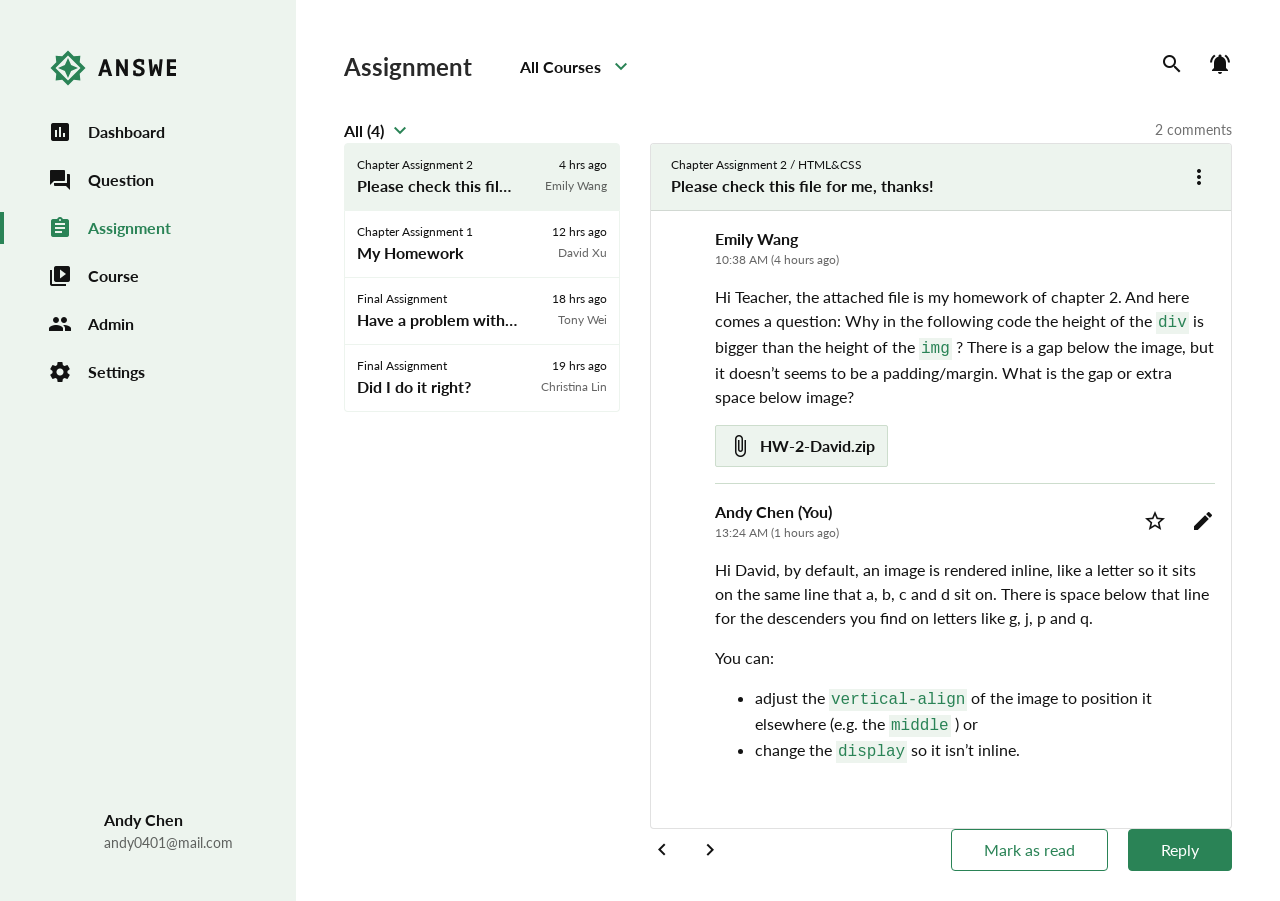
==== commit ad0dd09a: "更新版本" ====
--- a/week5/index.html
+++ b/week5/index.html
@@ -96,7 +96,7 @@
           </ul>
         </nav>
         
-<section class="assignment">
+<section class="assignment d-flex flex-column">
   <div class="d-flex justify-content-between">
     <div class="d-flex align-items-center cur-point">
       <span class="mr-1 font-weight-bold">All (4)</span>
@@ -105,7 +105,7 @@
     <span class="font-sm text-light">2 comments</span>
   </div>
   
-  <div class="row">
+  <div class="row h-100">
     <div class="col-4">
       <ul class="list-group">
         <li class="list-group-item assignment__list__item active cur-point">
@@ -150,8 +150,8 @@
         </li>
       </ul>
     </div>
-    <div class="col-8 p-0">
-      <div class="card mb-3">
+    <div class="col-8 d-flex flex-column">
+      <div class="card mb-auto">
         <div class="card-header bg-third d-flex justify-content-between align-items-center">
           <div class="card-header-info">
             <div class="font-xs">Chapter Assignment 2 / HTML&CSS</div>
@@ -220,7 +220,7 @@
       </div>
       <!-- editor -->
       <div class="assignment__article__editor">
-        <div class="card">
+        <div class="card h-100">
           <div class="card-header bg-third d-flex align-items-center">
             <span class="cur-point mr-4 d-flex align-items-center">
               <span class="font-weight-bold">Body Text</span>
@@ -240,7 +240,7 @@
             </ul>
           </div>
           <div class="card-body">
-            <textarea name="" id="" placeholder="Replay an answer..."></textarea>
+            <textarea name="" id="" placeholder="Replay an answer..." class="h-100"></textarea>
           </div>
           <div class="d-flex justify-content-end align-items-center mb-3 mr-4">
             <div class="card-features">
@@ -257,22 +257,21 @@
 <script>
   const btn = document.querySelector('#beforeReply')
   const articles = document.querySelectorAll('.assignment__article')
-  const article = articles[articles.length - 1].getBoundingClientRect()
+  const article = articles[articles.length - 1]
   const cancel = document.querySelector('#cancel')
   const editor = document.querySelector('.assignment__article__editor')
-  const textarea = editor.querySelector('textarea')
   btn.addEventListener('click', openEditor)
 
   function openEditor() {
-    editor.style.height = article.height + 90 + 'px'
-    textarea.style.height = article.height - 65 + 'px'
-    editor.classList.add('open')
+    const react = article.getBoundingClientRect()
+    const wh = document.documentElement.clientHeight
+    editor.style.width = article.clientWidth + 32 + 2 + 'px' // 32 是 padding，2 是 border
+    editor.style.height = wh - react.top - 48 + 'px' // 48 is pb
   }
 
   cancel.addEventListener('click', () => {
+    editor.style.width = '0px'
     editor.style.height = '0px'
-    textarea.style.height = '0px'
-    editor.classList.remove('open')
   })
 </script>
       </div>
--- a/week5/assets/style/all.css
+++ b/week5/assets/style/all.css
@@ -6466,6 +6466,9 @@
   height: 40px;
   border-radius: 50%; }
 
+.h-100 {
+  height: 100%; }
+
 .font-xs {
   font-size: 0.75rem; }
 
@@ -6526,46 +6529,41 @@
     height: 2rem;
     background-color: #2A8356; }
 
-.assignment__list__item {
-  border-color: #EDF4EE;
-  padding: 0.75rem; }
-  .assignment__list__item.active {
-    background-color: #EDF4EE;
+.assignment {
+  height: calc(100vh - 166px); }
+  .assignment__list__item {
     border-color: #EDF4EE;
-    color: #121212; }
-  .assignment__list__item-title {
-    white-space: nowrap;
-    -o-text-overflow: ellipsis;
-       text-overflow: ellipsis;
+    padding: 0.75rem; }
+    .assignment__list__item.active {
+      background-color: #EDF4EE;
+      border-color: #EDF4EE;
+      color: #121212; }
+    .assignment__list__item-title {
+      white-space: nowrap;
+      -o-text-overflow: ellipsis;
+         text-overflow: ellipsis;
+      overflow: hidden;
+      max-width: 160px; }
+  .assignment__article-avatar {
+    max-width: 40px; }
+  .assignment__article:not(:last-of-type) .assignment__article__content {
+    border-bottom: 1px solid #CDDDCD; }
+  .assignment__article__editor {
+    position: absolute;
+    bottom: 0;
+    right: 15px;
     overflow: hidden;
-    max-width: 160px; }
-
-.assignment__article-avatar {
-  max-width: 40px; }
-
-.assignment__article:not(:last-of-type) .assignment__article__content {
-  border-bottom: 1px solid #CDDDCD; }
-
-.assignment__article__editor {
-  position: absolute;
-  bottom: 0;
-  right: 0;
-  overflow: hidden;
-  width: 0%;
-  height: 0%;
-  -webkit-transition: .5s;
-  -o-transition: .5s;
-  transition: .5s; }
-  .assignment__article__editor textarea {
-    resize: none;
-    border: none;
-    width: 100%; }
-  .assignment__article__editor.open {
-    width: 100%; }
-
-.assignment .card-features button:last-child:focus {
-  -webkit-box-shadow: none;
-          box-shadow: none; }
+    width: 0%;
+    height: 0%;
+    -webkit-transition: .5s;
+    -o-transition: .5s;
+    transition: .5s; }
+    .assignment__article__editor textarea {
+      resize: none;
+      width: 100%; }
+  .assignment .card-features button:last-child:focus {
+    -webkit-box-shadow: none;
+            box-shadow: none; }
 
 .admin {
   height: calc(100vh - 166px); }
